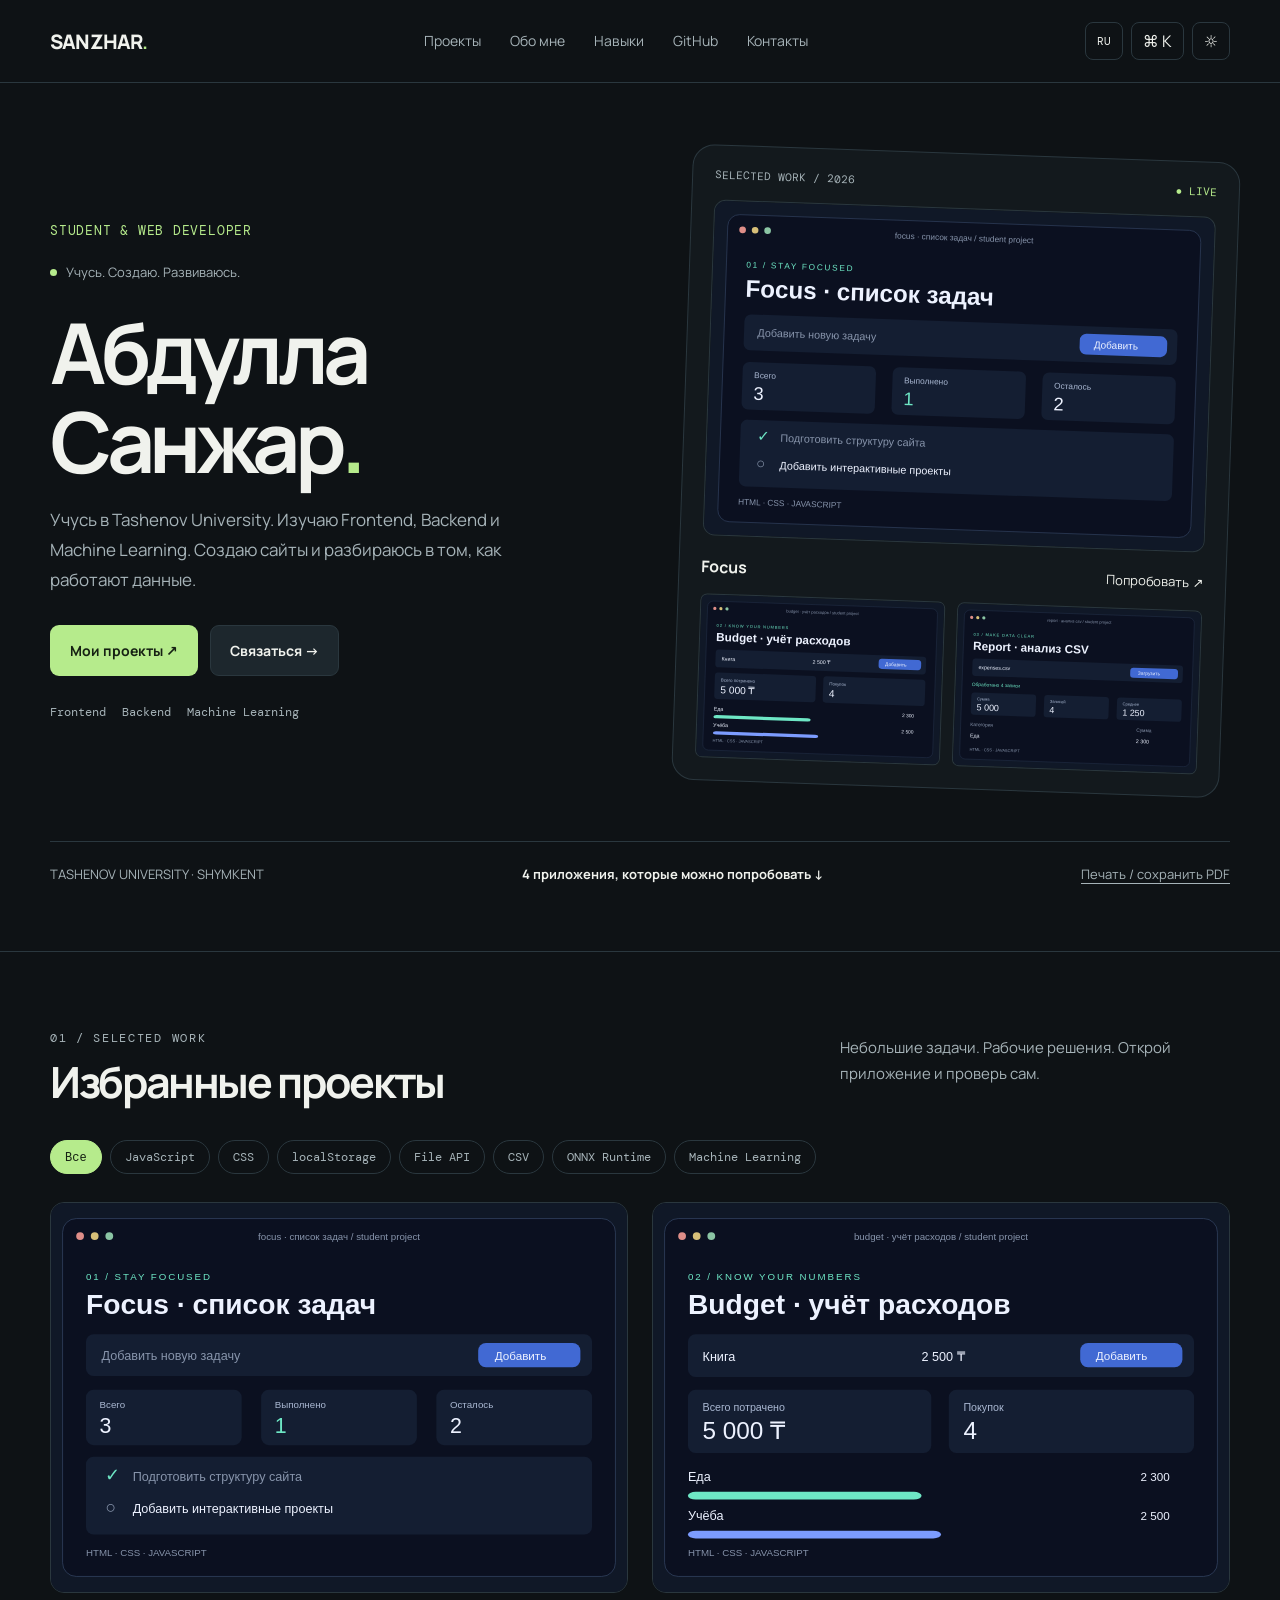
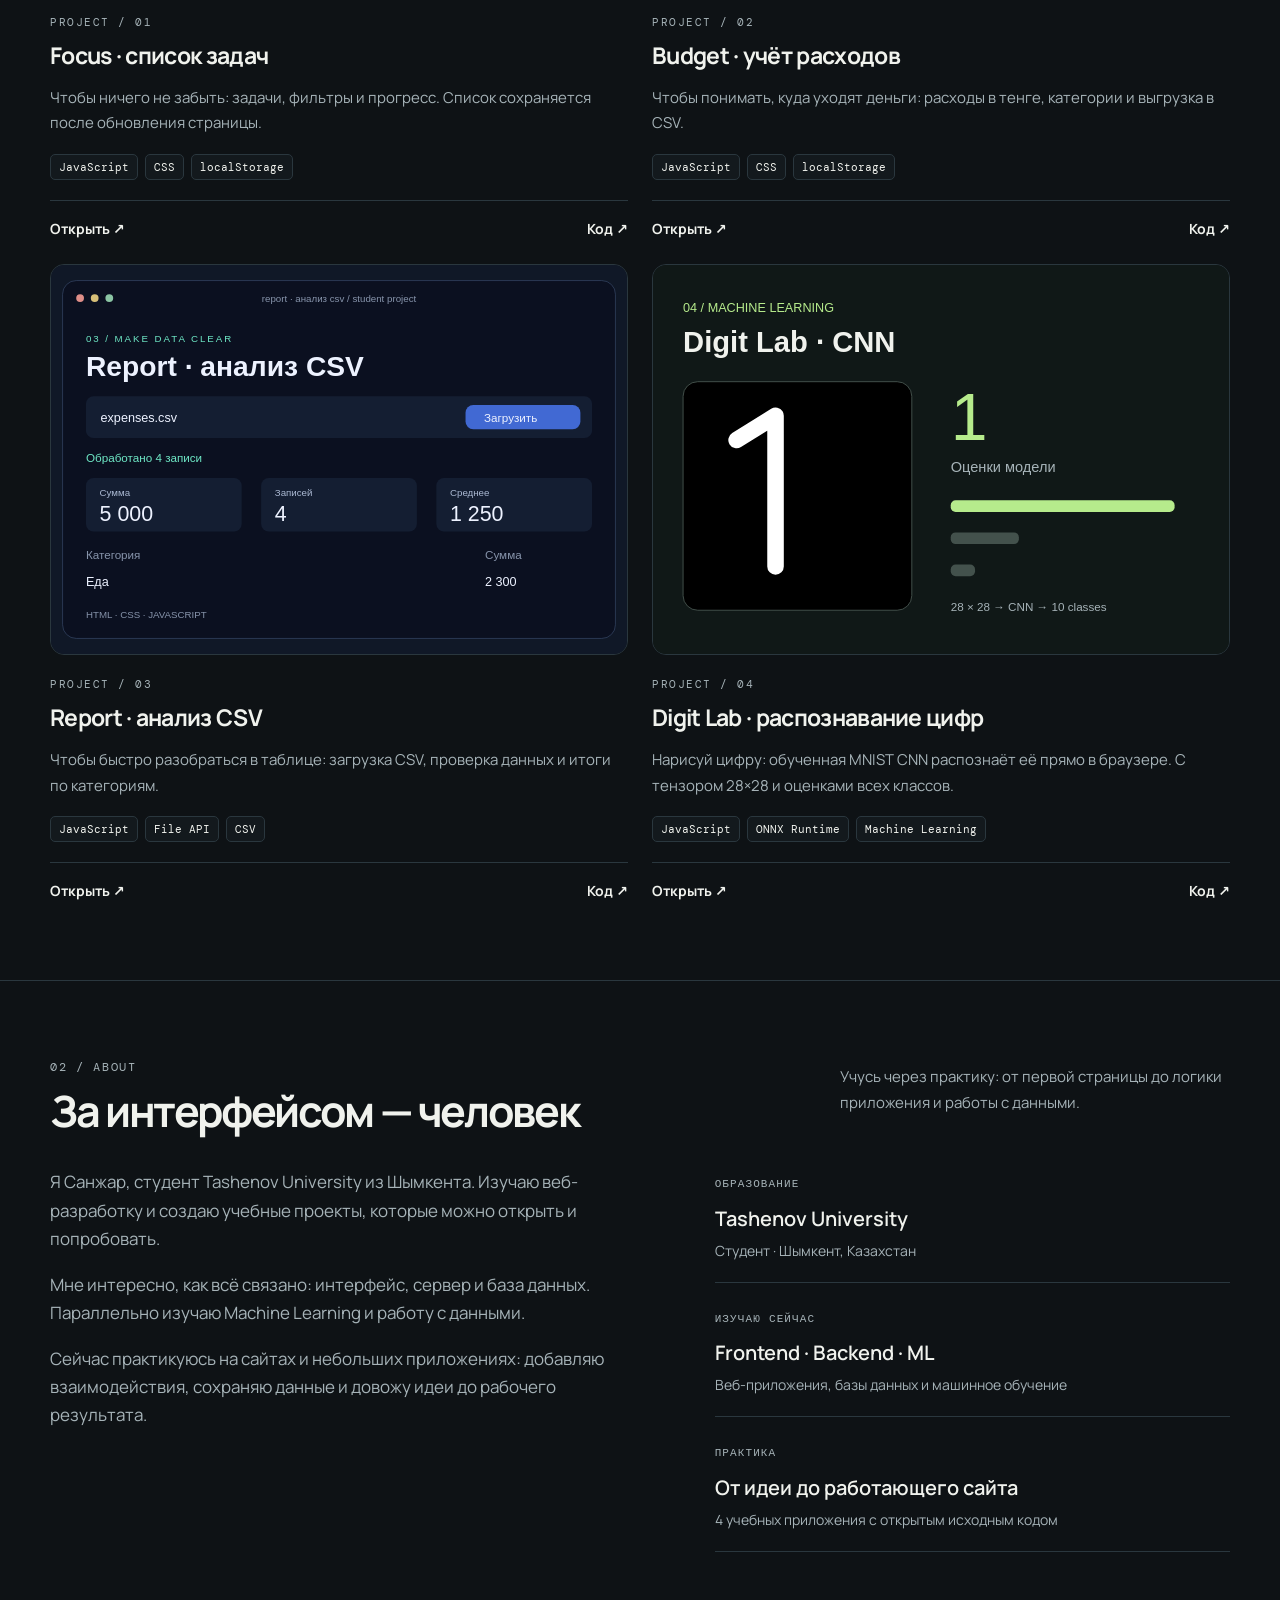
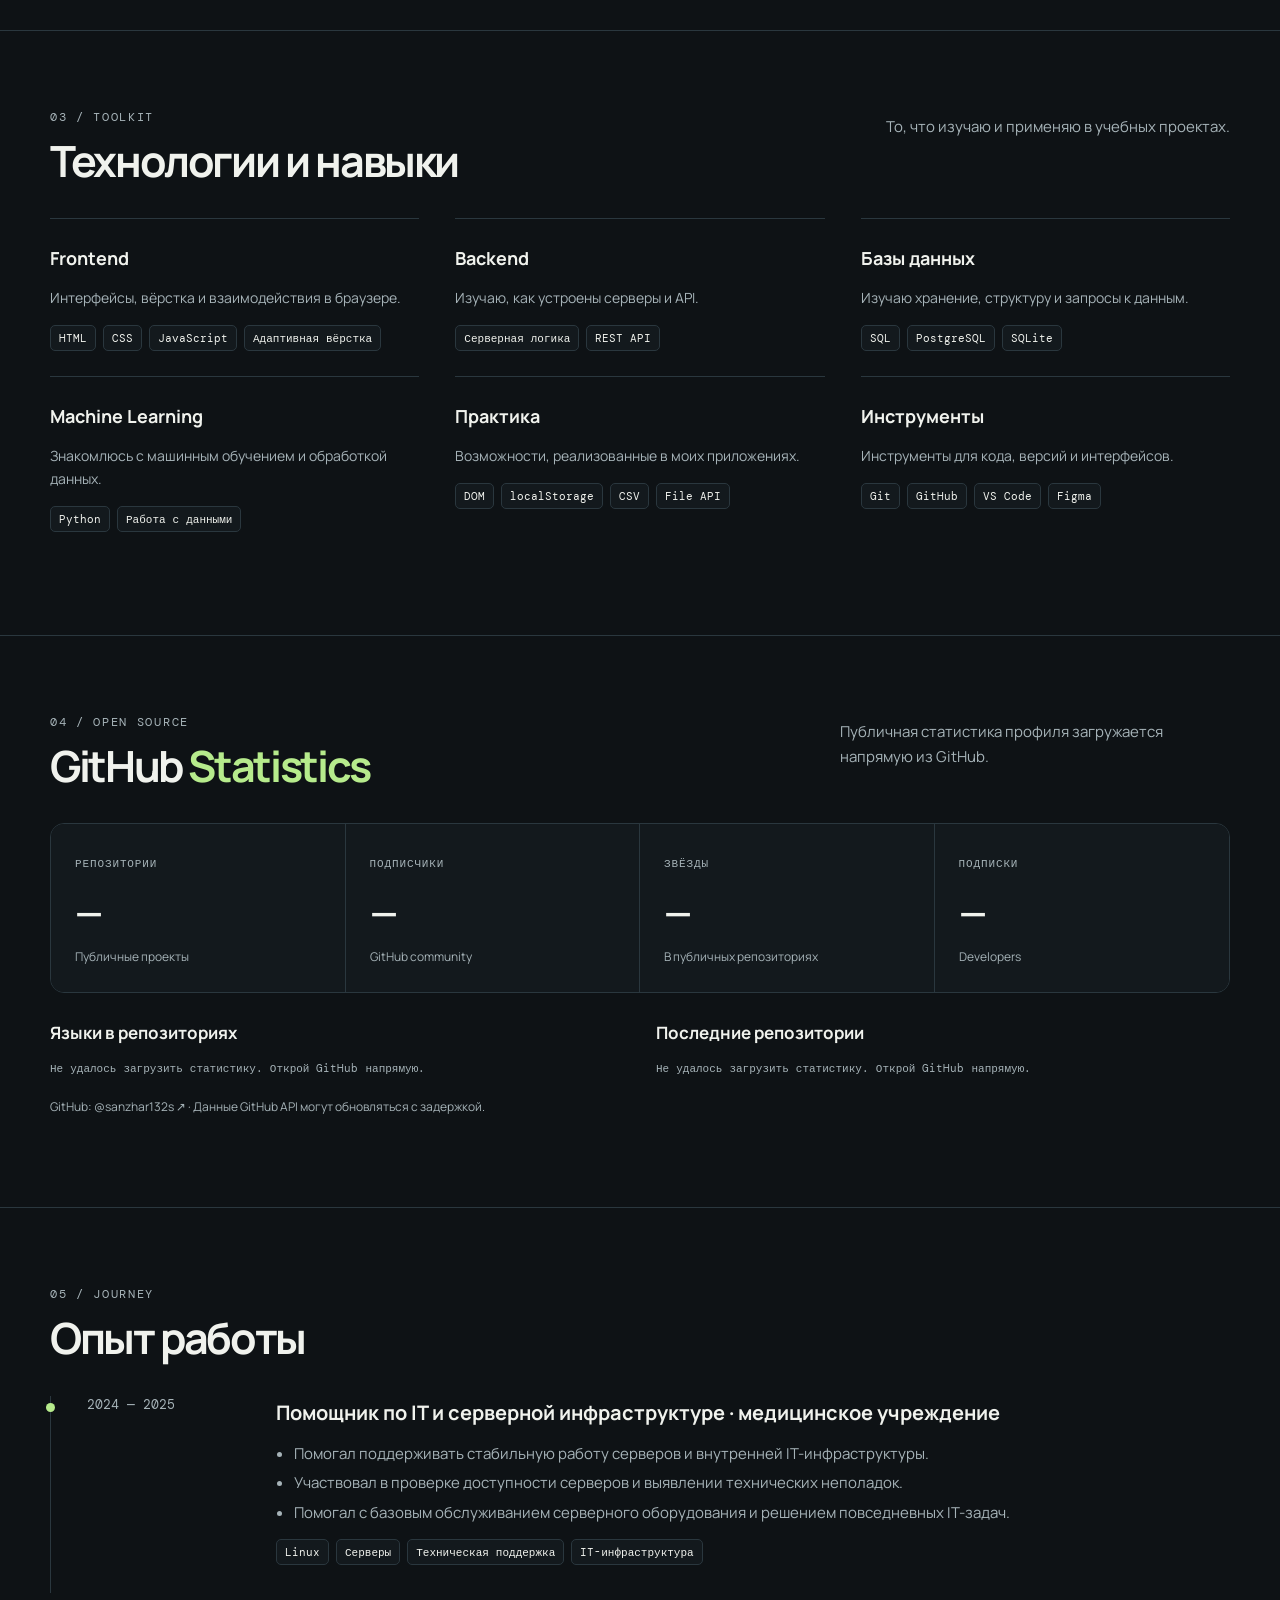
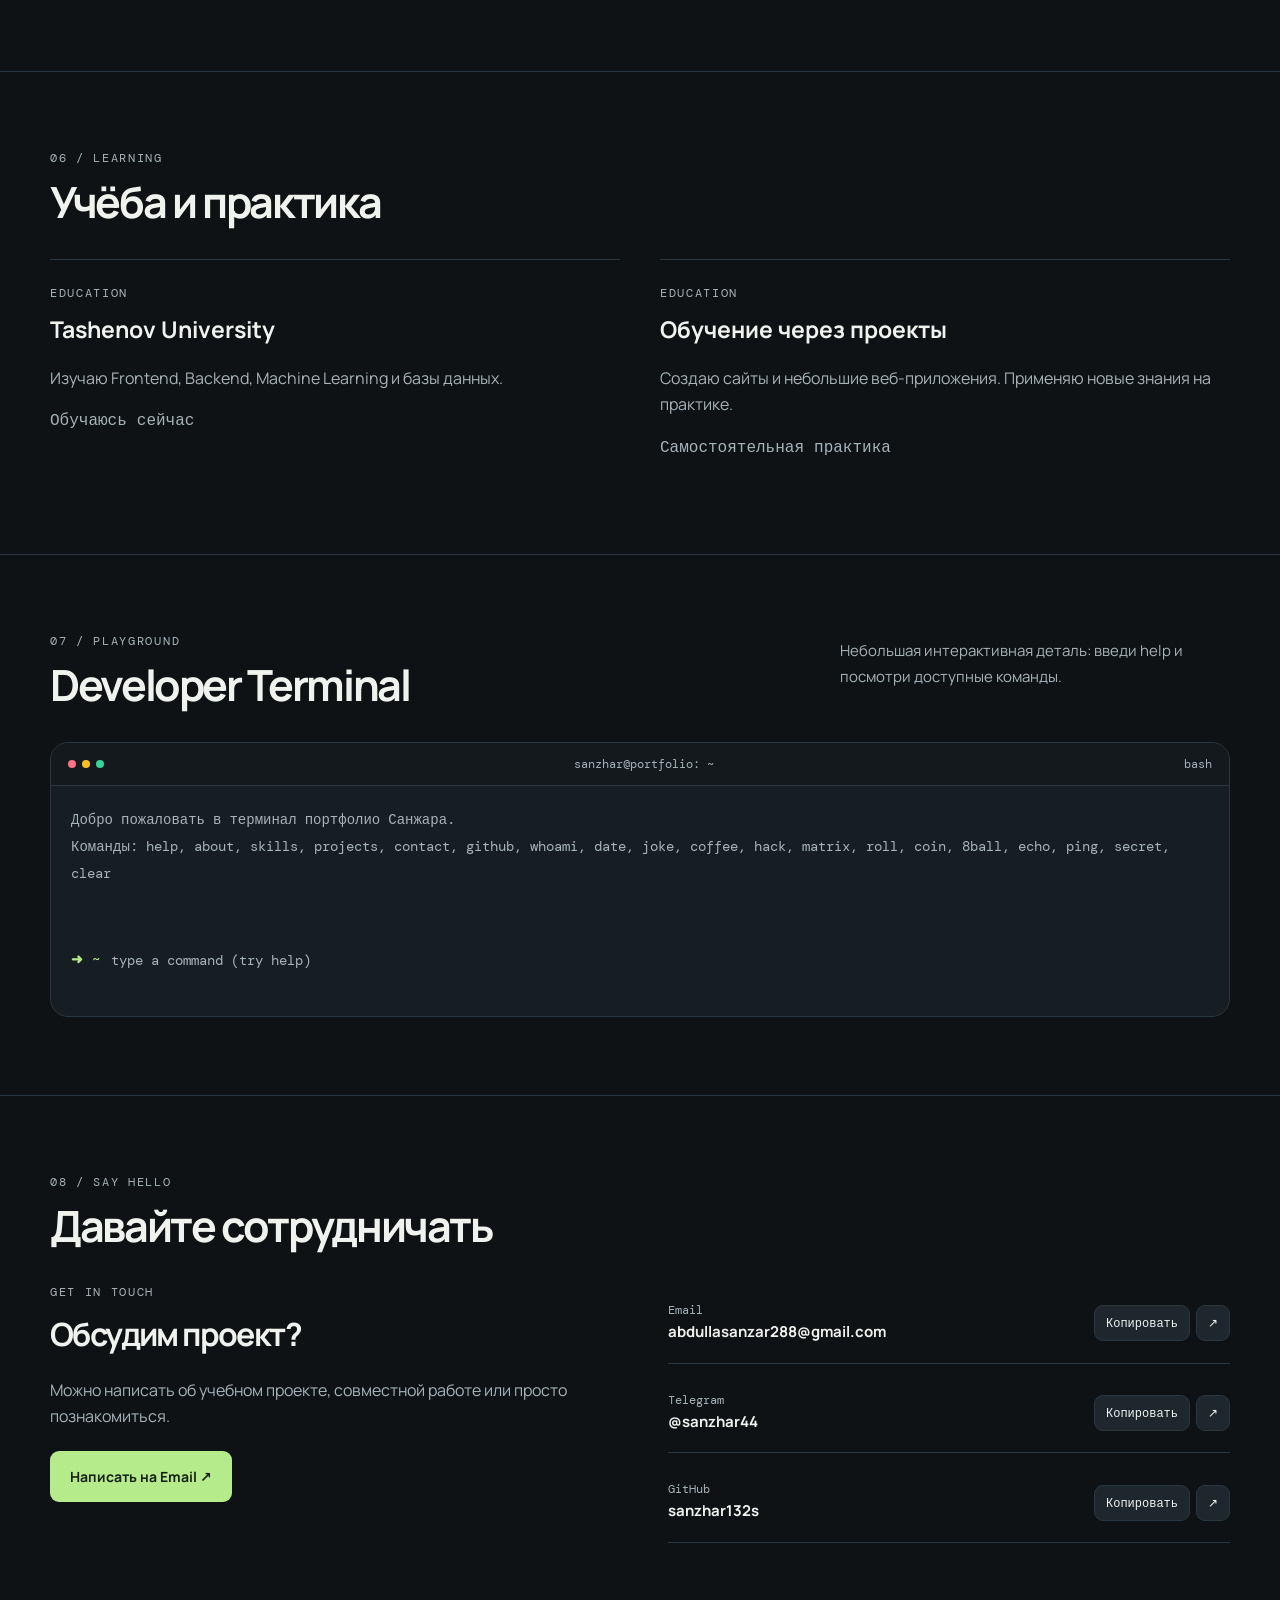
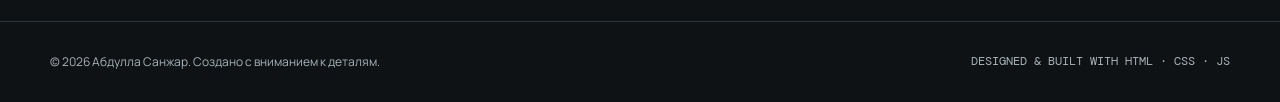
==== index.html @ 62d73392 "Update only two stylesheet version references and the initial theme-color" ====
<!DOCTYPE html>
<html lang="ru" data-theme="dark">
<head>
<meta charset="UTF-8">
<meta name="viewport" content="width=device-width, initial-scale=1">
<meta name="theme-color" content="#0e1215">
<meta name="description" content="Портфолио и резюме Абдуллы Санжара — Frontend Developer.">
<meta property="og:type" content="website">
<meta property="og:title" content="Абдулла Санжар — Developer Portfolio">
<meta property="og:description" content="Портфолио, навыки, проекты и контакты Абдуллы Санжара.">
<title>Абдулла Санжар — Developer Portfolio</title>
<style>
@import url('https://fonts.googleapis.com/css2?family=DM+Mono:wght@400;500&family=Manrope:wght@400;500;600;700;800&display=swap');
:root{color-scheme:dark;--bg:#080b14;--bg2:#0d1220;--panel:rgba(17,24,41,.78);--panel2:#121a2c;--text:#eef3ff;--muted:#98a5bd;--line:rgba(157,179,220,.14);--accent:#7c9cff;--accent2:#a78bfa;--cyan:#5eead4;--pink:#f0abfc;--good:#5eead4;--shadow:0 24px 80px rgba(0,0,0,.28);--radius:24px;--max:1160px;--mono:'DM Mono',monospace;--font:'Manrope',system-ui,sans-serif}
html[data-theme="light"]{color-scheme:light;--bg:#f3f6fc;--bg2:#eaf0fb;--panel:rgba(255,255,255,.82);--panel2:#fff;--text:#121a2b;--muted:#64718a;--line:rgba(35,55,95,.13);--accent:#4269e8;--accent2:#7957d5;--cyan:#087f78;--pink:#a33cae;--good:#087f78;--shadow:0 24px 70px rgba(48,67,110,.12)}
*{box-sizing:border-box}html{scroll-behavior:smooth;scroll-padding-top:100px}body{margin:0;background:var(--bg);color:var(--text);font:15px/1.7 var(--font);transition:background .3s,color .3s;overflow-x:hidden}body:before{content:"";position:fixed;inset:0;z-index:-2;pointer-events:none;background:radial-gradient(ellipse at 12% 8%,rgba(91,119,255,.17),transparent 35%),radial-gradient(ellipse at 88% 22%,rgba(167,139,250,.13),transparent 32%),radial-gradient(ellipse at 50% 90%,rgba(45,212,191,.08),transparent 38%)}a{color:inherit;text-decoration:none}button{font:inherit}.wrap{width:min(var(--max),calc(100% - 40px));margin:auto}.mono{font-family:var(--mono)}.muted{color:var(--muted)}.eyebrow{font:11px var(--mono);letter-spacing:.16em;text-transform:uppercase;color:var(--cyan)}.section{padding:76px 0}.section-head{display:flex;align-items:end;justify-content:space-between;gap:20px;margin-bottom:25px}.section-head h2{font-size:clamp(25px,4vw,38px);letter-spacing:-.055em;line-height:1.1;margin:7px 0 0}.section-head p{margin:0;color:var(--muted);max-width:420px;font-size:13px}.gradient{background:linear-gradient(110deg,var(--accent),var(--accent2) 55%,var(--cyan));-webkit-background-clip:text;background-clip:text;color:transparent}.panel{background:var(--panel);border:1px solid var(--line);border-radius:var(--radius);box-shadow:var(--shadow);backdrop-filter:blur(18px)}.top-progress{position:fixed;top:0;left:0;height:3px;width:0;background:linear-gradient(90deg,var(--accent),var(--accent2),var(--cyan));z-index:1000;box-shadow:0 0 16px var(--accent)}
/* header */
.header{position:sticky;top:0;z-index:100;background:color-mix(in srgb,var(--bg) 76%,transparent);backdrop-filter:blur(20px);border-bottom:1px solid var(--line)}.navrow{height:72px;display:flex;align-items:center;justify-content:space-between;gap:18px}.brand{font-weight:800;letter-spacing:-.05em;font-size:17px}.brand b{color:var(--cyan)}.navlinks{display:flex;align-items:center;gap:5px}.navlinks a{padding:9px 12px;color:var(--muted);font-size:12px;border-radius:10px;transition:.2s}.navlinks a:hover,.navlinks a.active{color:var(--text);background:var(--panel2)}.navtools{display:flex;align-items:center;gap:8px}.toolbtn,.langbtn{height:38px;border:1px solid var(--line);background:var(--panel);color:var(--text);border-radius:11px;padding:0 11px;cursor:pointer;transition:.2s}.toolbtn:hover,.langbtn:hover{border-color:var(--accent);transform:translateY(-2px)}.langbtn{font:11px var(--mono)}.mobile-menu{display:none}
/* hero */
.hero{padding:82px 0 42px;position:relative}.hero-grid{display:grid;grid-template-columns:1.45fr .75fr;gap:18px}.hero-main{padding:clamp(26px,5vw,54px);min-height:390px;position:relative;overflow:hidden;display:flex;flex-direction:column;justify-content:center}.hero-main:after{content:"</>";position:absolute;right:20px;bottom:-70px;font:250px var(--mono);font-weight:500;color:color-mix(in srgb,var(--accent) 8%,transparent);pointer-events:none}.availability{display:inline-flex;align-items:center;gap:9px;border:1px solid var(--line);border-radius:99px;padding:7px 12px;width:max-content;font:11px var(--mono);color:var(--muted);background:var(--panel2)}.pulse{width:7px;height:7px;border-radius:50%;background:var(--good);box-shadow:0 0 0 5px color-mix(in srgb,var(--good) 15%,transparent);animation:pulse 2s infinite}@keyframes pulse{50%{box-shadow:0 0 0 9px transparent;opacity:.65}}.hero h1{font-size:clamp(42px,7vw,76px);line-height:.99;letter-spacing:-.075em;margin:25px 0 13px;max-width:760px}.hero-role{font-size:clamp(17px,2.4vw,23px);font-weight:700;margin:0 0 14px}.type-line{color:var(--cyan);font-family:var(--mono);font-size:13px;min-height:24px}.cursor{display:inline-block;width:8px;height:16px;background:var(--cyan);vertical-align:middle;margin-left:4px;animation:blink .8s steps(2) infinite}@keyframes blink{50%{opacity:0}}.hero-desc{max-width:590px;color:var(--muted);font-size:14px;margin:14px 0 0}.hero-actions{display:flex;gap:10px;flex-wrap:wrap;margin-top:27px}.btn{display:inline-flex;align-items:center;justify-content:center;gap:9px;padding:11px 16px;border-radius:12px;border:1px solid var(--line);background:var(--panel2);color:var(--text);font-size:12px;font-weight:700;cursor:pointer;transition:.22s}.btn:hover{transform:translateY(-3px);border-color:var(--accent);box-shadow:0 10px 30px rgba(70,100,220,.18)}.btn.primary{background:linear-gradient(110deg,var(--accent),var(--accent2));border-color:transparent;color:white}.hero-side{display:grid;grid-template-rows:1fr 1fr;gap:18px}.profile-card{padding:24px;display:flex;flex-direction:column;justify-content:space-between;min-height:185px;position:relative;overflow:hidden}.profile-card:after{content:"";position:absolute;width:170px;height:170px;border-radius:50%;right:-60px;top:-65px;background:radial-gradient(circle,rgba(124,156,255,.23),transparent 70%)}.avatar{width:58px;height:58px;border-radius:18px;display:grid;place-items:center;background:linear-gradient(140deg,var(--accent),var(--accent2));font-size:23px;font-weight:800;color:white;box-shadow:0 12px 30px rgba(90,110,230,.3)}.profile-name{font-size:17px;font-weight:800;margin-top:15px}.profile-meta{font:11px var(--mono);color:var(--muted)}.mini-stat{padding:22px;display:flex;flex-direction:column;justify-content:space-between}.mini-stat strong{font-size:34px;letter-spacing:-.06em}.mini-stat span{color:var(--muted);font-size:12px}.hero-foot{display:flex;gap:8px;flex-wrap:wrap;margin-top:18px}.chip{font:10px var(--mono);padding:7px 10px;border:1px solid var(--line);border-radius:99px;color:var(--muted);background:var(--panel)}
/* bento */
.bento{display:grid;grid-template-columns:1.1fr .9fr .9fr;gap:16px}.about-card{padding:27px;grid-row:span 2}.about-card p{color:var(--muted);font-size:13px}.fact-list{display:grid;gap:10px;margin-top:23px}.fact{display:flex;justify-content:space-between;gap:15px;border-bottom:1px solid var(--line);padding-bottom:9px;font-size:12px}.fact span:first-child{color:var(--muted)}.fact strong{text-align:right}.metric-card{padding:23px;min-height:140px;display:flex;flex-direction:column;justify-content:space-between}.metric-card .metric{font-size:34px;font-weight:800;letter-spacing:-.07em}.metric-card p{font-size:11px;color:var(--muted);margin:0}.metric-icon{font-size:18px;color:var(--cyan)}.skills-grid{display:grid;grid-template-columns:repeat(3,1fr);gap:16px}.skill-card{padding:22px}.skill-card h3{font-size:14px;margin:0 0 15px}.skill-tags{display:flex;gap:7px;flex-wrap:wrap}.tag{padding:6px 10px;border-radius:9px;background:color-mix(in srgb,var(--accent) 10%,var(--panel2));border:1px solid color-mix(in srgb,var(--accent) 18%,var(--line));font:10px var(--mono);color:var(--text)}.skill-level{margin-top:14px}.level-head{display:flex;justify-content:space-between;font-size:11px;margin-bottom:6px}.level-head span:last-child{color:var(--muted);font-family:var(--mono)}.track{height:5px;border-radius:9px;background:var(--line);overflow:hidden}.track i{display:block;height:100%;width:var(--w);background:linear-gradient(90deg,var(--accent),var(--cyan));border-radius:9px}
/* github */
.github-grid{display:grid;grid-template-columns:repeat(4,1fr);gap:14px}.gh-card{padding:21px;min-height:125px}.gh-card small{color:var(--muted);font:10px var(--mono);text-transform:uppercase;letter-spacing:.08em}.gh-card strong{display:block;font-size:32px;letter-spacing:-.06em;margin-top:8px}.gh-card em{font-style:normal;color:var(--cyan);font-size:11px}.github-bottom{display:grid;grid-template-columns:1fr 1fr;gap:14px;margin-top:14px}.gh-panel{padding:22px}.gh-panel h3{font-size:13px;margin:0 0 14px}.language-row{display:flex;justify-content:space-between;gap:10px;font-size:11px;margin:9px 0}.language-row span:last-child{font-family:var(--mono);color:var(--muted)}.langbar{display:flex;height:8px;overflow:hidden;border-radius:99px;background:var(--line);margin-top:12px}.langbar i{display:block;height:100%}.repo-list{display:grid;gap:9px}.repo-item{display:flex;justify-content:space-between;gap:12px;font-size:11px;padding-bottom:9px;border-bottom:1px solid var(--line)}.repo-item:last-child{border:0;padding:0}.repo-item a{font-weight:700}.repo-item span{color:var(--muted);white-space:nowrap}.api-note{font-size:10px;color:var(--muted);margin-top:12px}.loading{color:var(--muted);font:11px var(--mono)}
/* projects */
.filters{display:flex;gap:7px;flex-wrap:wrap;margin-bottom:18px}.filter{border:1px solid var(--line);background:var(--panel);color:var(--muted);padding:8px 13px;border-radius:99px;font:10px var(--mono);cursor:pointer}.filter.active,.filter:hover{background:var(--accent);color:white;border-color:var(--accent)}.project-grid{display:grid;grid-template-columns:repeat(3,1fr);gap:15px}.project-card{padding:22px;min-height:230px;display:flex;flex-direction:column;transition:.25s}.project-card:hover{transform:translateY(-5px);border-color:color-mix(in srgb,var(--accent) 55%,var(--line))}.project-top{display:flex;justify-content:space-between;align-items:center}.project-symbol{width:39px;height:39px;border-radius:12px;display:grid;place-items:center;background:linear-gradient(140deg,color-mix(in srgb,var(--accent) 22%,transparent),color-mix(in srgb,var(--accent2) 18%,transparent));font:16px var(--mono);color:var(--cyan)}.project-card h3{font-size:16px;margin:18px 0 7px}.project-card p{font-size:12px;color:var(--muted);margin:0 0 15px}.project-card .skill-tags{margin-top:auto}.project-links{display:flex;gap:15px;margin-top:17px;font-size:11px;font-weight:700}.project-links a{color:var(--cyan)}.project-links a:hover{text-decoration:underline}.empty{padding:30px;text-align:center;color:var(--muted);grid-column:1/-1}
/* timeline / education / terminal */
.timeline{display:grid;gap:13px}.timeline-card{padding:23px;display:grid;grid-template-columns:190px 1fr;gap:25px}.timeline-date{font:11px var(--mono);color:var(--cyan)}.timeline-card h3{font-size:15px;margin:0 0 4px}.timeline-card ul{padding-left:18px;color:var(--muted);font-size:12px;margin:13px 0}.timeline-card li{margin:5px 0}.edu-grid{display:grid;grid-template-columns:repeat(2,1fr);gap:14px}.edu-card{padding:22px}.edu-card h3{font-size:14px;margin:0 0 8px}.edu-card p{font-size:12px;color:var(--muted)}.terminal{overflow:hidden}.terminal-head{padding:13px 17px;border-bottom:1px solid var(--line);display:flex;align-items:center;justify-content:space-between}.dots{display:flex;gap:6px}.dots i{width:8px;height:8px;border-radius:50%;background:#fb7185}.dots i:nth-child(2){background:#fbbf24}.dots i:nth-child(3){background:#34d399}.terminal-title{font:10px var(--mono);color:var(--muted)}.terminal-body{padding:20px;min-height:230px;font:12px/1.9 var(--mono);color:var(--muted)}.terminal-output{white-space:pre-wrap;min-height:140px}.terminal-line{display:flex;gap:9px;align-items:center}.terminal-line b{color:var(--cyan)}.terminal-line input{background:transparent;border:0;outline:0;color:var(--text);font:12px var(--mono);width:100%}.terminal-line input::placeholder{color:var(--muted)}.command{color:var(--cyan)}
/* contact/footer */
.contact-grid{display:grid;grid-template-columns:1fr 1fr;gap:15px}.contact-intro{padding:28px}.contact-intro h3{font-size:24px;letter-spacing:-.05em;margin:8px 0}.contact-intro p{font-size:12px;color:var(--muted)}.contact-list{display:grid;gap:10px}.contact-item{padding:16px 18px;display:flex;align-items:center;justify-content:space-between;gap:12px}.contact-item small{display:block;color:var(--muted);font:10px var(--mono)}.contact-item strong{font-size:12px;overflow-wrap:anywhere}.copy-btn{border:1px solid var(--line);background:var(--panel2);color:var(--text);border-radius:9px;padding:8px 10px;cursor:pointer;font:10px var(--mono);flex:none}.copy-btn:hover{border-color:var(--cyan);color:var(--cyan)}footer{padding:25px 0;border-top:1px solid var(--line);color:var(--muted);font-size:10px}.footer-row{display:flex;justify-content:space-between;gap:15px;flex-wrap:wrap}
/* command palette */
.palette-backdrop{position:fixed;inset:0;background:rgba(0,0,0,.58);backdrop-filter:blur(8px);z-index:500;display:none;align-items:flex-start;justify-content:center;padding:15vh 18px 20px}.palette-backdrop.open{display:flex}.palette{width:min(560px,100%);overflow:hidden;background:var(--panel2);border:1px solid var(--line);border-radius:18px;box-shadow:0 30px 100px rgba(0,0,0,.4)}.palette-search{width:100%;padding:19px 20px;border:0;border-bottom:1px solid var(--line);outline:0;background:transparent;color:var(--text);font:13px var(--font)}.palette-items{padding:9px;max-height:330px;overflow:auto}.palette-item{width:100%;display:flex;justify-content:space-between;padding:12px;border:0;border-radius:10px;background:transparent;color:var(--text);text-align:left;cursor:pointer;font-size:12px}.palette-item:hover{background:var(--panel)}.palette-item span:last-child{color:var(--muted);font:10px var(--mono)}.palette-help{padding:10px 15px;border-top:1px solid var(--line);font:10px var(--mono);color:var(--muted)}.toast{position:fixed;bottom:22px;left:50%;transform:translate(-50%,20px);opacity:0;pointer-events:none;background:var(--panel2);border:1px solid var(--line);padding:11px 16px;border-radius:12px;box-shadow:var(--shadow);font-size:11px;z-index:700;transition:.25s}.toast.show{opacity:1;transform:translate(-50%,0)}.backtop{position:fixed;right:22px;bottom:22px;width:42px;height:42px;border:1px solid var(--line);border-radius:13px;background:var(--panel);color:var(--text);cursor:pointer;opacity:0;pointer-events:none;transform:translateY(10px);transition:.2s;z-index:90}.backtop.show{opacity:1;pointer-events:auto;transform:none}
.reveal{opacity:0;transform:translateY(18px);transition:opacity .65s ease,transform .65s ease}.reveal.visible{opacity:1;transform:none}
@media(max-width:900px){.navlinks{display:none}.mobile-menu{display:inline-flex}.hero-grid{grid-template-columns:1fr}.hero-side{grid-template-columns:1fr 1fr;grid-template-rows:1fr}.bento{grid-template-columns:1fr 1fr}.about-card{grid-row:span 2}.skills-grid{grid-template-columns:repeat(2,1fr)}.project-grid{grid-template-columns:repeat(2,1fr)}}
@media(max-width:620px){.wrap{width:min(100% - 28px,var(--max))}.navrow{height:64px}.hero{padding-top:42px}.hero-main{min-height:380px;padding:25px}.hero h1{font-size:49px}.hero-side{gap:10px}.profile-card,.mini-stat{padding:17px;min-height:150px}.section{padding:54px 0}.section-head{display:block}.section-head p{margin-top:10px}.bento,.skills-grid,.github-grid,.github-bottom,.project-grid,.edu-grid,.contact-grid{grid-template-columns:1fr 1fr}.about-card{grid-column:1/-1;grid-row:auto}.metric-card{min-height:125px}.timeline-card{grid-template-columns:1fr;gap:8px}.contact-intro{grid-column:1/-1}.contact-list{grid-column:1/-1}.github-grid .gh-card{min-height:110px}.github-grid .gh-card strong{font-size:27px}}
@media(max-width:420px){.bento,.skills-grid,.github-grid,.github-bottom,.project-grid,.edu-grid{grid-template-columns:1fr}.hero-side{grid-template-columns:1fr 1fr}.hero h1{font-size:42px}.navtools{gap:5px}.toolbtn,.langbtn{height:35px;padding:0 9px}.contact-item{padding:13px}.section-head h2{font-size:27px}}
@media(prefers-reduced-motion:reduce){*,*:before,*:after{scroll-behavior:auto!important;animation:none!important;transition:none!important}.reveal{opacity:1;transform:none}}
@media print{ @page{size:A4;margin:12mm}html,body{background:#fff!important;color:#111!important;font-size:9pt}body:before,.header,.top-progress,.hero-actions,.hero-foot,.backtop,.terminal,.palette-backdrop,.toast,.filters,.copy-btn{display:none!important}.wrap{width:100%;max-width:none}.section{padding:18px 0;break-inside:avoid}.hero{padding:0 0 15px}.hero-grid{display:block}.hero-main,.profile-card,.mini-stat,.panel{background:#fff!important;color:#111!important;box-shadow:none!important;border:1px solid #ccc!important;backdrop-filter:none!important}.hero-main{min-height:0;padding:15px}.hero h1{font-size:28pt;margin:10px 0}.hero-desc,.muted,.about-card p,.project-card p,.timeline-card ul,.edu-card p,.contact-intro p{color:#333!important}.hero-side{display:none}.bento,.skills-grid,.github-grid,.github-bottom,.project-grid,.edu-grid,.contact-grid{grid-template-columns:repeat(2,1fr)}.about-card{grid-row:auto}.metric-card{min-height:80px}.metric-card .metric,.gh-card strong{font-size:18pt}.project-card,.timeline-card,.edu-card,.skill-card,.gh-card,.contact-item{break-inside:avoid;padding:10px}.section-head{margin-bottom:12px}.section-head h2{font-size:17pt}.reveal{opacity:1!important;transform:none!important}a{color:#111!important;text-decoration:none}.tag,.chip{border:1px solid #ccc;color:#111!important;background:#fff!important}footer{padding:10px 0;color:#333!important}}
</style>
<link rel="stylesheet" href="portfolio.css?v=5">
<style>@media(min-width:701px){.project-grid{grid-template-columns:repeat(2,1fr)}}</style><link rel="stylesheet" href="motion.css?v=2"></head>
<body>
<div class="top-progress" id="progress"></div>
<header class="header"><div class="wrap navrow">
  <a class="brand" href="#top">SANZHAR<b>.</b></a>
  <nav class="navlinks" id="navlinks"><a href="#projects" data-i18n="navProjects">Проекты</a><a href="#about" data-i18n="navAbout">Обо мне</a><a href="#skills" data-i18n="navSkills">Навыки</a><a href="#github">GitHub</a><a href="#contacts" data-i18n="navContacts">Контакты</a></nav>
  <div class="navtools"><button class="langbtn" id="langBtn" title="Change language">RU</button><button class="toolbtn" id="paletteBtn" title="Command palette (Ctrl+K)">⌘ K</button><button class="toolbtn" id="themeBtn" aria-label="Toggle theme">☼</button><button class="toolbtn mobile-menu" id="menuBtn" aria-label="Open navigation">☰</button></div>
</div></header>
<main id="top">
<section class="hero"><div class="wrap"><div class="hero-grid"><div class="hero-main"><p class="hero-role">STUDENT & WEB DEVELOPER</p><div class="availability"><i class="pulse"></i><span data-i18n="status">Учусь. Создаю. Развиваюсь.</span></div><h1>Абдулла<br><span>Санжар<span style="color:var(--accent)">.</span></span></h1><p class="hero-desc" data-i18n="summary">Учусь в Tashenov University. Изучаю Frontend, Backend и Machine Learning. Создаю сайты и разбираюсь в том, как работают данные.</p><div class="hero-actions"><a class="btn primary" href="#projects" data-i18n="viewProjects">Мои проекты ↗</a><a class="btn" href="#contacts" data-i18n="contactMe">Связаться →</a></div><div class="hero-foot"><span class="chip">Frontend</span><span class="chip">Backend</span><span class="chip">Machine Learning</span></div></div><aside class="hero-showcase" aria-label="Превью учебных приложений"><div class="showcase-top"><span>SELECTED WORK / 2026</span><span>● LIVE</span></div><a href="projects/tasks/index.html" aria-label="Открыть Focus"><img class="hero-preview" src="projects/previews/tasks.svg" alt="Превью Focus: список задач и прогресс" width="600" height="400"></a><div class="showcase-bottom"><strong>Focus</strong><a href="projects/tasks/index.html" data-i18n="tryProject">Попробовать ↗</a></div><div class="showcase-mini"><a href="projects/budget/index.html" aria-label="Открыть Budget"><img src="projects/previews/budget.svg" alt="Превью учёта расходов Budget" width="600" height="400"></a><a href="projects/report/index.html" aria-label="Открыть Report"><img src="projects/previews/report.svg" alt="Превью анализа CSV в Report" width="600" height="400"></a></div></aside></div><div class="hero-note"><span>TASHENOV UNIVERSITY · SHYMKENT</span><a href="#projects" data-i18n="heroNote">4 приложения, которые можно попробовать ↓</a><button class="print-link" onclick="window.print()" data-i18n="downloadPdf">Печать / сохранить PDF</button></div></div></section>
<section class="section" id="projects"><div class="wrap"><div class="section-head"><div><div class="eyebrow">01 / SELECTED WORK</div><h2 data-i18n="projectsTitle">Избранные проекты</h2></div><p data-i18n="projectsLead">Три учебных приложения: задачи, расходы и анализ CSV. Открой демо и попробуй.</p></div><div class="filters" id="projectFilters"></div><div class="project-grid" id="projectGrid"></div></div></section>
<section class="section" id="about"><div class="wrap"><div class="section-head"><div><div class="eyebrow">02 / ABOUT</div><h2 data-i18n="aboutTitle">За интерфейсом — человек</h2></div><p data-i18n="aboutLead">Учусь через практику: от первой страницы до логики приложения и работы с данными.</p></div><div class="about-layout"><div class="about-copy"><p data-i18n="about1">Я Санжар, студент Tashenov University из Шымкента. Изучаю веб-разработку и создаю учебные проекты, которые можно открыть и попробовать.</p><p data-i18n="about2">Мне интересно, как всё связано: интерфейс, сервер и база данных. Параллельно изучаю Machine Learning и работу с данными.</p><p data-i18n="about3">Сейчас практикуюсь на сайтах и небольших приложениях: добавляю взаимодействия, сохраняю данные и довожу идеи до рабочего результата.</p></div><div class="about-details"><div class="detail"><small data-i18n="educationLabel">Образование</small><strong>Tashenov University</strong><p data-i18n="studentLabel">Студент · Шымкент, Казахстан</p></div><div class="detail"><small data-i18n="learningLabel">Изучаю сейчас</small><strong>Frontend · Backend · ML</strong><p data-i18n="learningDetail">Веб-приложения, базы данных и машинное обучение</p></div><div class="detail"><small data-i18n="practiceLabel">Практика</small><strong data-i18n="practiceTitle">От идеи до работающего сайта</strong><p data-i18n="practiceDetail">4 учебных приложения с открытым исходным кодом</p></div></div></div></div></section>
<section class="section" id="skills"><div class="wrap"><div class="section-head"><div><div class="eyebrow">03 / TOOLKIT</div><h2 data-i18n="skillsTitle">Технологии и навыки</h2></div><p data-i18n="skillsLead">Инструменты, с которыми работаю и развиваюсь.</p></div><div class="skills-grid" id="skillsGrid"></div></div></section>
<section class="section" id="github"><div class="wrap"><div class="section-head"><div><div class="eyebrow">04 / OPEN SOURCE</div><h2>GitHub <span class="gradient">Statistics</span></h2></div><p data-i18n="githubLead">Публичная статистика профиля загружается напрямую из GitHub.</p></div>
<div class="github-grid"><div class="gh-card panel"><small data-i18n="repositories">Repositories</small><strong id="ghRepos">—</strong><em data-i18n="publicRepos">Public repositories</em></div><div class="gh-card panel"><small data-i18n="followers">Followers</small><strong id="ghFollowers">—</strong><em>GitHub community</em></div><div class="gh-card panel"><small data-i18n="stars">Total stars</small><strong id="ghStars">—</strong><em data-i18n="acrossRepos">Across public repos</em></div><div class="gh-card panel"><small data-i18n="following">Following</small><strong id="ghFollowing">—</strong><em>Developers</em></div></div>
<div class="github-bottom"><div class="gh-panel panel"><h3 data-i18n="languagesTitle">Языки в репозиториях</h3><div id="ghLanguages" class="loading">Loading GitHub data…</div></div><div class="gh-panel panel"><h3 data-i18n="latestRepos">Последние репозитории</h3><div id="ghRepoList" class="repo-list loading">Loading…</div></div></div><p class="api-note">GitHub: <a href="https://github.com/sanzhar132s" target="_blank" rel="noopener">@sanzhar132s ↗</a> · <span data-i18n="githubNote">Данные GitHub API могут обновляться с задержкой.</span></p>
</div></section>

<section class="section" id="experience"><div class="wrap"><div class="section-head"><div><div class="eyebrow">05 / JOURNEY</div><h2 data-i18n="experienceTitle">Опыт работы</h2></div></div><div class="timeline" id="experienceList"></div></div></section>
<section class="section" id="education"><div class="wrap"><div class="section-head"><div><div class="eyebrow">06 / LEARNING</div><h2 data-i18n="educationTitle">Образование и сертификаты</h2></div></div><div class="edu-grid" id="educationList"></div></div></section>
<section class="section" id="terminal"><div class="wrap"><div class="section-head"><div><div class="eyebrow">07 / PLAYGROUND</div><h2 data-i18n="terminalTitle">Developer <span class="gradient">Terminal</span></h2></div><p data-i18n="terminalLead">Попробуй команды, чтобы быстро изучить это портфолио.</p></div><div class="terminal panel"><div class="terminal-head"><div class="dots"><i></i><i></i><i></i></div><div class="terminal-title">sanzhar@portfolio: ~</div><span class="terminal-title">bash</span></div><div class="terminal-body"><div class="terminal-output" id="terminalOutput">Welcome to Sanzhar's portfolio terminal.
Type <span class="command">help</span> to see available commands.</div><form class="terminal-line" id="terminalForm"><b>➜</b><span class="command">~</span><input aria-label="Команда терминала" id="terminalInput" autocomplete="off" spellcheck="false" placeholder="type a command (try help)"></form></div></div></div></section>
<section class="section" id="contacts"><div class="wrap"><div class="section-head"><div><div class="eyebrow">08 / SAY HELLO</div><h2 data-i18n="contactTitle">Давайте <span class="gradient">сотрудничать</span></h2></div></div><div class="contact-grid"><div class="contact-intro panel"><div class="eyebrow">GET IN TOUCH</div><h3 data-i18n="contactHeadline">Есть идея или предложение?</h3><p data-i18n="contactText">Напиши мне удобным способом. Буду рад обсудить интересные проекты и возможности.</p><div style="margin-top:22px"><a class="btn primary" href="mailto:abdullasanzar288@gmail.com" data-i18n="sendEmail">Написать на Email ↗</a></div></div><div class="contact-list" id="contactList"></div></div></div></section>
</main>
<footer><div class="wrap footer-row"><span>© <span id="year"></span> Абдулла Санжар. <span data-i18n="rights">Создано с вниманием к деталям.</span></span><span class="mono">DESIGNED & BUILT WITH HTML · CSS · JS</span></div></footer>
<button class="backtop" id="backtop" aria-label="Back to top">↑</button>
<div class="palette-backdrop" id="paletteBackdrop"><div class="palette"><input class="palette-search" id="paletteSearch" placeholder="Search commands…  (Esc to close)" autocomplete="off"><div class="palette-items" id="paletteItems"></div><div class="palette-help">TAB SELECT　↵ OPEN　ESC CLOSE</div></div></div><div class="toast" id="toast"></div>
<script>
/* Данные резюме. Существующие данные и контакты сохранены из исходного файла. */
const resume={
 name:'Абдулла Санжар',role:'Frontend Developer',level:'Student',github:'sanzhar132s',
 summary:'Создаю быстрые и аккуратные интерфейсы. Использую Python, Go и Bash, чтобы автоматизировать рутину и связывать фронтенд с сервисами.',
 about:['Frontend-разработчик уровня Middle из Шымкента. Делаю адаптивные интерфейсы, которые удобно использовать и легко поддерживать.','Помимо фронтенда пишу скрипты и небольшие сервисы на Python и Go, автоматизирую задачи на Bash.','Люблю понятный код, чёткие договорённости в команде и измеримый результат.'],
 facts:[['Город','Шымкент, Казахстан'],['Формат работы','Удалённо'],['Английский','B2'],['Русский','Родной']],
 skills:[{group:'Frontend',items:['HTML','CSS','JavaScript','Адаптивная вёрстка']},{group:'Backend',items:['Серверная логика','REST API']},{group:'Базы данных',items:['SQL','PostgreSQL','SQLite']},{group:'Machine Learning',items:['Python','Работа с данными']},{group:'Практика',items:['DOM','localStorage','CSV','File API']},{group:'Инструменты',items:['Git','GitHub','VS Code','Figma']}],
 experience:[{company:'',position:'Помощник по IT и серверной инфраструктуре · медицинское учреждение',period:'2024 — 2025',achievements:['Помогал поддерживать стабильную работу серверов и внутренней IT-инфраструктуры.','Участвовал в проверке доступности серверов и выявлении технических неполадок.','Помогал с базовым обслуживанием серверного оборудования и решением повседневных IT-задач.'],stack:['Linux','Серверы','Техническая поддержка','IT-инфраструктура']}],
 projects:[{title:'Focus — список задач',text:'Добавление, выполнение и фильтрация задач. Сохранение списка в браузере.',stack:['JavaScript','CSS','localStorage'],demo:'projects/tasks/index.html',repo:'https://github.com/sanzhar132s/student-portfolio/tree/main/projects/tasks'},{title:'Budget — учёт расходов',text:'Расходы в тенге, итоги по категориям, средний расход и экспорт CSV.',stack:['JavaScript','CSS','localStorage'],demo:'projects/budget/index.html',repo:'https://github.com/sanzhar132s/student-portfolio/tree/main/projects/budget'},{title:'Report — анализ CSV',text:'Загрузка CSV, проверка данных, расчёт суммы и группировка по категориям.',stack:['JavaScript','File API','CSV'],demo:'projects/report/index.html',repo:'https://github.com/sanzhar132s/student-portfolio/tree/main/projects/report'}],
 education:[{title:'Tashenov University',text:'Обучаюсь в университете. Изучаю Frontend, Backend, Machine Learning и базы данных.',period:'Обучаюсь сейчас'},{title:'Практика через проекты',text:'Создаю сайты и небольшие веб-приложения. Применяю работу с данными на практике.',period:'Самостоятельное обучение'}],
 contacts:{email:'abdullasanzar288@gmail.com',telegram:'https://t.me/sanzhar44',github:'https://github.com/sanzhar132s',linkedin:'https://www.linkedin.com/in/your-profile'}
};
const translations={
 ru:{navAbout:'Обо мне',navSkills:'Навыки',navProjects:'Проекты',navExperience:'Опыт',navContacts:'Контакты',status:'Открыт к предложениям',summary:resume.summary,viewProjects:'Смотреть проекты ↗',contactMe:'Связаться →',downloadPdf:'↓ Скачать PDF',focus:'CURRENT FOCUS',focusText:'Интерфейсы · Автоматизация · API',aboutTitle:'Немного обо мне',aboutLead:'Код, продуманные интерфейсы и решения, которые приносят пользу.',whoAmI:'WHO AM I',about1:resume.about[0],about2:resume.about[1],about3:resume.about[2],city:'Город',workFormat:'Формат работы',remote:'Удалённо',english:'Английский',russian:'Русский',native:'Родной',metricProjects:'Персональное портфолио',metricLanguages:'Языка программирования в стеке',metricEnglish:'Уровень английского',metricMindset:'Интерес к новым технологиям',skillsTitle:'Технологии и навыки',skillsLead:'Инструменты, с которыми работаю и развиваюсь.',githubLead:'Публичная статистика профиля загружается напрямую из GitHub.',repositories:'Repositories',publicRepos:'Public repositories',followers:'Followers',stars:'Total stars',acrossRepos:'Across public repos',following:'Following',languagesTitle:'Языки в репозиториях',latestRepos:'Последние репозитории',githubNote:'Данные GitHub API могут обновляться с задержкой.',projectsTitle:'Избранные проекты',projectsLead:'Три учебных приложения: задачи, расходы и анализ CSV. Открой демо и попробуй.',all:'Все',experienceTitle:'Опыт работы',educationTitle:'Образование и сертификаты',terminalTitle:'Developer Terminal',terminalLead:'Попробуй команды, чтобы быстро изучить это портфолио.',contactTitle:'Давайте сотрудничать',contactHeadline:'Есть идея или предложение?',contactText:'Напиши мне удобным способом. Буду рад обсудить интересные проекты и возможности.',sendEmail:'Написать на Email ↗',rights:'Создано с вниманием к деталям.',copy:'Копировать',copied:'Скопировано!',demo:'Демо',repo:'Репозиторий',noProjects:'Проектов в этой категории пока нет.',githubError:'Не удалось загрузить статистику. Открой GitHub напрямую.',terminalWelcome:'Добро пожаловать в терминал портфолио Санжара.',terminalHelp:'Команды: help, about, skills, projects, contact, github, whoami, date, joke, coffee, hack, matrix, roll, coin, 8ball, echo, ping, secret, clear',terminalUnknown:'Неизвестная команда. Введи help.',focusWords:['Создаю веб-интерфейсы','Автоматизирую рутину','Изучаю новые технологии']},
 kk:{navAbout:'Мен туралы',navSkills:'Дағдылар',navProjects:'Жобалар',navExperience:'Тәжірибе',navContacts:'Байланыс',status:'Ұсыныстарға ашық',summary:'Жылдам әрі ұқыпты интерфейстер жасаймын. Python, Go және Bash көмегімен күнделікті жұмыстарды автоматтандырамын.',viewProjects:'Жобаларды көру ↗',contactMe:'Байланысу →',downloadPdf:'↓ PDF жүктеу',focus:'ҚАЗІРГІ БАҒЫТ',focusText:'Интерфейстер · Автоматтандыру · API',aboutTitle:'Өзім туралы',aboutLead:'Код, ойластырылған интерфейстер және пайдалы шешімдер.',whoAmI:'МЕН ТУРАЛЫ',about1:'Шымкент қаласынан шыққан Middle деңгейіндегі Frontend әзірлеуші. Қолдануға ыңғайлы және қолдауға жеңіл адаптивті интерфейстер жасаймын.',about2:'Frontend-тен бөлек Python және Go тілдерінде скрипттер мен шағын сервистер жазамын, Bash арқылы тапсырмаларды автоматтандырамын.',about3:'Түсінікті кодты, командадағы нақты келісімдерді және өлшенетін нәтижені бағалаймын.',city:'Қала',workFormat:'Жұмыс форматы',remote:'Қашықтан',english:'Ағылшын тілі',russian:'Орыс тілі',native:'Ана тілі',metricProjects:'Жеке портфолио',metricLanguages:'Стек ішіндегі бағдарламалау тілі',metricEnglish:'Ағылшын деңгейі',metricMindset:'Жаңа технологияларға қызығушылық',skillsTitle:'Технологиялар мен дағдылар',skillsLead:'Жұмыс істейтін және дамытатын құралдар.',githubLead:'Ашық профиль статистикасы GitHub арқылы жүктеледі.',repositories:'Репозиторийлер',publicRepos:'Ашық репозиторийлер',followers:'Жазылушылар',stars:'Жұлдызшалар',acrossRepos:'Барлық ашық жобаларда',following:'Жазылғандар',languagesTitle:'Репозиторий тілдері',latestRepos:'Соңғы репозиторийлер',githubNote:'GitHub API деректері кешігіп жаңаруы мүмкін.',projectsTitle:'Таңдаулы жобалар',projectsLead:'Үш оқу жобасы: тапсырмалар, шығындар және CSV талдауы.',all:'Барлығы',experienceTitle:'Жұмыс тәжірибесі',educationTitle:'Білім және сертификаттар',terminalTitle:'Әзірлеуші терминалы',terminalLead:'Портфолиомен танысу үшін командаларды қолданып көр.',contactTitle:'Бірге жұмыс істейік',contactHeadline:'Идеяңыз немесе ұсынысыңыз бар ма?',contactText:'Өзіңізге ыңғайлы тәсілмен жазыңыз. Қызықты жобалар мен мүмкіндіктерді талқылауға қуаныштымын.',sendEmail:'Email жазу ↗',rights:'Егжей-тегжейге мән беріліп жасалды.',copy:'Көшіру',copied:'Көшірілді!',demo:'Демо',repo:'Репозиторий',noProjects:'Бұл санатта әзірге жоба жоқ.',githubError:'Статистиканы жүктеу мүмкін болмады. GitHub профилін ашыңыз.',terminalWelcome:'Санжар портфолиосының терминалына қош келдіңіз.',terminalHelp:'Командалар: help, about, skills, projects, contact, github, whoami, date, joke, coffee, hack, matrix, roll, coin, 8ball, echo, ping, secret, clear',terminalUnknown:'Белгісіз команда. help енгізіңіз.',focusWords:['Веб-интерфейстер жасаймын','Күнделікті жұмысты автоматтандырамын','Жаңа технологияларды үйренемін']},
 en:{navAbout:'About',navSkills:'Skills',navProjects:'Projects',navExperience:'Experience',navContacts:'Contact',status:'Open to opportunities',summary:'I build fast, polished interfaces. I use Python, Go and Bash to automate routine tasks and connect frontend applications with services.',viewProjects:'Explore projects ↗',contactMe:'Get in touch →',downloadPdf:'↓ Download PDF',focus:'CURRENT FOCUS',focusText:'Interfaces · Automation · APIs',aboutTitle:'A little about me',aboutLead:'Thoughtful code, considered interfaces and useful solutions.',whoAmI:'WHO AM I',about1:'Middle-level Frontend Developer based in Shymkent. I build responsive interfaces that are easy to use and maintain.',about2:'Beyond frontend, I write scripts and small services in Python and Go, and automate tasks with Bash.',about3:'I value readable code, clear team agreements and measurable results.',city:'Location',workFormat:'Work format',remote:'Remote',english:'English',russian:'Russian',native:'Native',metricProjects:'Personal portfolio',metricLanguages:'Programming languages in my stack',metricEnglish:'English proficiency',metricMindset:'Interest in new technologies',skillsTitle:'Technology & skills',skillsLead:'Tools I work with and continue to develop.',githubLead:'Public profile statistics are loaded directly from GitHub.',repositories:'Repositories',publicRepos:'Public repositories',followers:'Followers',stars:'Total stars',acrossRepos:'Across public repos',following:'Following',languagesTitle:'Repository languages',latestRepos:'Latest repositories',githubNote:'GitHub API data may be delayed.',projectsTitle:'Selected projects',projectsLead:'Three working student projects: tasks, expenses and CSV analysis.',all:'All',experienceTitle:'Experience',educationTitle:'Education & certificates',terminalTitle:'Developer Terminal',terminalLead:'Try a few commands to explore this portfolio.',contactTitle:'Let’s work together',contactHeadline:'Have an idea or an opportunity?',contactText:'Reach out using any convenient channel. I’d be glad to discuss interesting projects and opportunities.',sendEmail:'Send an email ↗',rights:'Made with attention to detail.',copy:'Copy',copied:'Copied!',demo:'Live demo',repo:'Repository',noProjects:'No projects in this category yet.',githubError:'Could not load statistics. Visit GitHub directly.',terminalWelcome:'Welcome to Sanzhar’s portfolio terminal.',terminalHelp:'Commands: help, about, skills, projects, contact, github, whoami, date, joke, coffee, hack, matrix, roll, coin, 8ball, echo, ping, secret, clear',terminalUnknown:'Unknown command. Type help.',focusWords:['Building web interfaces','Automating repetitive work','Exploring new technologies']}
};
let lang='ru',activeFilter='all';const $=s=>document.querySelector(s);const esc=s=>String(s).replace(/[&<>"']/g,c=>({'&':'&amp;','<':'&lt;','>':'&gt;','"':'&quot;',"'":'&#39;'}[c]));const t=k=>translations[lang][k]??k;
function applyLanguage(){document.documentElement.lang=lang;document.querySelectorAll('[data-i18n]').forEach(el=>{const key=el.dataset.i18n;if(translations[lang][key])el.textContent=translations[lang][key]});$('#langBtn').textContent=lang.toUpperCase();renderSkills();renderProjects();renderEducation();renderContacts();renderTerminalWelcome()}
function renderSkills(){$('#skillsGrid').innerHTML=resume.skills.map((g,i)=>'<article class="skill-card reveal"><h3>'+esc(g.group)+'</h3><p>'+esc(t('skillDescriptions')[i])+'</p><div class="skill-tags">'+g.items.map(x=>'<span class="tag">'+esc(x)+'</span>').join('')+'</div></article>').join('');observeReveals()}
function renderProjects(){const cats=['all',...new Set(resume.projects.flatMap(p=>p.stack))];$('#projectFilters').innerHTML=cats.map(c=>`<button class="filter ${activeFilter===c?'active':''}" data-filter="${esc(c)}">${c==='all'?t('all'):esc(c)}</button>`).join('');const list=resume.projects.filter(p=>activeFilter==='all'||p.stack.includes(activeFilter));$('#projectGrid').innerHTML=list.length?list.map((p,i)=>`<article class="project-card reveal"><a class="project-cover" href="${esc(p.demo)}" aria-label="${esc(p.title)}"><img src="projects/previews/${['tasks','budget','report','digits'][resume.projects.indexOf(p)]}.svg" alt="${esc(p.title)} — превью интерфейса" width="600" height="400" loading="lazy"></a><div class="project-top"><span class="eyebrow">PROJECT / ${String(resume.projects.indexOf(p)+1).padStart(2,'0')}</span></div><h3>${esc(t('projectNames')[resume.projects.indexOf(p)])}</h3><p>${esc(t('projectDescriptions')[resume.projects.indexOf(p)])}</p><div class="skill-tags">${p.stack.map(s=>`<span class="tag">${esc(s)}</span>`).join('')}</div><div class="project-links">${p.demo&&p.demo!=='#'?`<a href="${esc(p.demo)}" target="_blank" rel="noopener">${t('demo')} ↗</a>`:''}${p.repo&&p.repo!=='#'?`<a href="${esc(p.repo)}" target="_blank" rel="noopener">${t('repo')} ↗</a>`:''}</div></article>`).join(''):`<div class="empty panel">${t('noProjects')}</div>`;observeReveals()}
function renderExperience(){$('#experienceList').innerHTML=resume.experience.map(e=>`<article class="timeline-card panel reveal"><div class="timeline-date">${esc(e.period)}</div><div><h3>${esc(e.position)}${e.company?' · '+esc(e.company):''}</h3><ul>${e.achievements.map(a=>`<li>${esc(a)}</li>`).join('')}</ul><div class="skill-tags">${e.stack.map(s=>`<span class="tag">${esc(s)}</span>`).join('')}</div></div></article>`).join('');observeReveals()}
function renderEducation(){$('#educationList').innerHTML=resume.education.map(e=>`<article class="edu-card panel reveal"><div class="eyebrow">EDUCATION</div><h3>${esc(t('educationTitles')[resume.education.indexOf(e)])}</h3><p>${esc(t('educationTexts')[resume.education.indexOf(e)])}</p><p class="mono">${esc(t('educationPeriods')[resume.education.indexOf(e)])}</p></article>`).join('');observeReveals()}
function renderContacts(){const c=resume.contacts;const items=[['Email',c.email,'mailto:'+c.email],['Telegram','@sanzhar44',c.telegram],['GitHub','sanzhar132s',c.github]];$('#contactList').innerHTML=items.map(([label,value,href])=>`<div class="contact-item panel"><div><small>${label}</small><strong>${esc(value)}</strong></div><div style="display:flex;gap:6px"><button class="copy-btn" data-copy="${esc(value)}">${t('copy')}</button><a class="copy-btn" href="${esc(href)}" target="_blank" rel="noopener">↗</a></div></div>`).join('')}
function observeReveals(){const io=new IntersectionObserver(entries=>entries.forEach(e=>{if(e.isIntersecting){e.target.classList.add('visible');io.unobserve(e.target)}}),{threshold:.08});document.querySelectorAll('.reveal:not(.visible)').forEach(el=>io.observe(el))}
function toast(msg){const el=$('#toast');el.textContent=msg;el.classList.add('show');clearTimeout(toast.timer);toast.timer=setTimeout(()=>el.classList.remove('show'),1800)}
document.addEventListener('click',async e=>{const cp=e.target.closest('[data-copy]');if(cp){try{await navigator.clipboard.writeText(cp.dataset.copy);toast(t('copied'))}catch{toast('Clipboard unavailable')}}const filter=e.target.closest('[data-filter]');if(filter){activeFilter=filter.dataset.filter;renderProjects()}});
// GitHub public API: profile summary, repository list, and language totals.
async function loadGitHub(){const base=`https://api.github.com/users/${resume.github}`;try{const [u,r]=await Promise.all([fetch(base),fetch(base+'/repos?per_page=100&sort=updated')]);if(!u.ok||!r.ok)throw Error('GitHub API unavailable');const user=await u.json(),repos=await r.json();$('#ghRepos').textContent=user.public_repos??'—';$('#ghFollowers').textContent=user.followers??'—';$('#ghFollowing').textContent=user.following??'—';$('#ghStars').textContent=repos.reduce((s,x)=>s+(x.stargazers_count||0),0);const totals={};repos.forEach(x=>{if(x.language)totals[x.language]=(totals[x.language]||0)+Math.max(1,x.size||1)});const top=Object.entries(totals).sort((a,b)=>b[1]-a[1]).slice(0,5),sum=top.reduce((s,x)=>s+x[1],0)||1;$('#ghLanguages').innerHTML=top.length?top.map(([name,val])=>`<div class="language-row"><span>${esc(name)}</span><span>${Math.round(val/sum*100)}%</span></div>`).join('')+`<div class="langbar">${top.map(([name,val],i)=>`<i title="${esc(name)}" style="width:${val/sum*100}%;background:${['#7c9cff','#a78bfa','#5eead4','#f0abfc','#fbbf24'][i]}"></i>`).join('')}</div>`:'<span class="muted">No language data yet.</span>';$('#ghRepoList').innerHTML=repos.slice(0,4).map(x=>`<div class="repo-item"><a href="${esc(x.html_url)}" target="_blank" rel="noopener">${esc(x.name)} ↗</a><span>★ ${x.stargazers_count} · ${esc(x.language||'—')}</span></div>`).join('')||'No public repositories found.'}catch(err){['ghRepos','ghFollowers','ghFollowing','ghStars'].forEach(id=>$('#'+id).textContent='—');$('#ghLanguages').textContent=t('githubError');$('#ghRepoList').textContent=t('githubError')}}
// Interactive terminal
function renderTerminalWelcome(){$('#terminalOutput').innerHTML=esc(t('terminalWelcome'))+'\n'+esc(t('terminalHelp'))}
function terminalCommand(raw){
 const trimmed=raw.trim();
 if(!trimmed)return;
 const [cmd,...parts]=trimmed.split(/\s+/);
 const arg=parts.join(' ');
 const commands='help, about, skills, projects, contact, github, whoami, date, joke, coffee, hack, matrix, roll [число], coin, 8ball [вопрос], echo [текст], ping, secret, clear';
 const jokes=[
  'Почему программист путает Хэллоуин и Новый год? Потому что OCT 31 = DEC 25.',
  '— У тебя код работает? — Да. — А почему? — Не трогал.',
  'Есть два типа людей: те, кто умеет считать в двоичной системе, и те, кто нет.',
  'Программист пошёл в магазин за хлебом. Жена сказала: «Возьми 10 батонов, если будут яйца — возьми 6». Он вернулся с 6 батонами.'
 ];
 const pick=a=>a[Math.floor(Math.random()*a.length)];
 let out='';
 switch(cmd.toLowerCase()){
  case'help':out='Доступные команды:\n'+commands;break;
  case'about':out=resume.about.join('\n\n');break;
  case'skills':out=resume.skills.map(g=>g.group+': '+g.items.map(x=>Array.isArray(x)?x[0]:x).join(', ')).join('\n');break;
  case'projects':out=resume.projects.map(p=>'• '+p.title+' — '+p.stack.join(', ')).join('\n');break;
  case'contact':out='Email: '+resume.contacts.email+'\nTelegram: @sanzhar44\nGitHub: github.com/'+resume.github;break;
  case'github':out='https://github.com/'+resume.github;break;
  case'whoami':out='Ты — посетитель портфолио Санжара. Уровень доступа: GUEST 😎';break;
  case'date':out='Локальное время браузера: '+new Date().toLocaleString();break;
  case'joke':out=pick(jokes);break;
  case'coffee':out=pick(['☕ Кофе готов. Перерыв одобрен главным компилятором.','☕ 404: сон не найден. Рекомендуется кофе.','☕ Загрузка бодрости... ██████████ 100%\nГотово. Теперь можно чинить CSS.']);break;
  case'hack':out='Инициализация шуточного режима...\n[OK] Поиск кнопки «Сделать красиво»\n[OK] Обнаружен CSS\n[OK] Найден баг между клавиатурой и стулом\n[OK] Баг отправлен пить кофе\n\nГотово. Это только визуальная шутка — никакого взлома не происходит 😄';break;
  case'matrix':out='Wake up, developer...\n01001000 01000101 01001100 01001100 01001111\n> reality.css loaded\n> follow the white rabbit();';break;
  case'roll':{
   const max=Number(parts[0]||6);
   if(!Number.isInteger(max)||max<2||max>1000000)out='Использование: roll [целое число от 2 до 1000000]';
   else out='🎲 Выпало: '+(Math.floor(Math.random()*max)+1)+' из '+max;
   break;
  }
  case'coin':out=Math.random()<0.5?'🪙 Орёл!':'🪙 Решка!';break;
  case'8ball':out=arg?'🎱 '+pick(['Однозначно да.','Похоже на правду.','Шансы хорошие.','Спроси чуть позже.','Не рассчитывай на это.','Ответ скрыт в console.log().']):'Укажи вопрос: 8ball [твой вопрос]';break;
  case'echo':out=arg||'Тишина... Передай текст: echo привет';break;
  case'ping':out='PONG 🏓\nЗадержка: '+Math.floor(Math.random()*35+5)+' ms\nСервер портфолио на связи (демо).';break;
  case'secret':out='🔐 Пасхалка найдена!\nТы внимательный пользователь. +100 к репутации разработчика.';break;
  case'clear':$('#terminalOutput').innerHTML='';return;
  default:out=t('terminalUnknown');
 }
 const el=$('#terminalOutput');
 el.innerHTML+=`\n<span class="command">$ ${esc(trimmed)}</span>\n${esc(out)}`;
 el.scrollTop=el.scrollHeight;
}
$('#terminalForm').addEventListener('submit',e=>{e.preventDefault();const input=$('#terminalInput');terminalCommand(input.value);input.value=''});
// Command palette
const commands=[['About','about'],['Skills','skills'],['GitHub statistics','github'],['Projects','projects'],['Experience','experience'],['Education','education'],['Terminal','terminal'],['Contacts','contacts'],['Toggle theme','theme'],['Download PDF','pdf']];let paletteIndex=0;function openPalette(){$('#paletteBackdrop').classList.add('open');$('#paletteSearch').value='';renderPalette();$('#paletteSearch').focus()}function closePalette(){$('#paletteBackdrop').classList.remove('open')}function renderPalette(){const q=$('#paletteSearch').value.toLowerCase();const list=commands.filter(x=>x[0].toLowerCase().includes(q));$('#paletteItems').innerHTML=list.map((x,i)=>`<button class="palette-item" data-command="${x[1]}"><span>${x[0]}</span><span>${i===0?'↵':'GO'}</span></button>`).join('')||'<div class="empty">No results</div>'}function runCommand(c){if(c==='theme')toggleTheme();else if(c==='pdf')window.print();else document.getElementById(c)?.scrollIntoView({behavior:'smooth'});closePalette()}$('#paletteBtn').addEventListener('click',openPalette);$('#paletteSearch').addEventListener('input',renderPalette);$('#paletteItems').addEventListener('click',e=>{const b=e.target.closest('[data-command]');if(b)runCommand(b.dataset.command)});$('#paletteBackdrop').addEventListener('click',e=>{if(e.target.id==='paletteBackdrop')closePalette()});document.addEventListener('keydown',e=>{if((e.ctrlKey||e.metaKey)&&e.key.toLowerCase()==='k'){e.preventDefault();openPalette()}if(e.key==='Escape')closePalette();if(e.key==='Enter'&&document.activeElement===$('#paletteSearch')&&$('#paletteBackdrop').classList.contains('open')){const first=$('#paletteItems [data-command]');if(first)runCommand(first.dataset.command)}});
function toggleTheme(){const root=document.documentElement;const next=root.dataset.theme==='dark'?'light':'dark';root.dataset.theme=next;try{localStorage.setItem('resume-theme',next)}catch{};$('#themeBtn').textContent=next==='dark'?'☼':'☾'}$('#themeBtn').addEventListener('click',toggleTheme);try{const saved=localStorage.getItem('resume-theme');if(saved)document.documentElement.dataset.theme=saved;$('#themeBtn').textContent=document.documentElement.dataset.theme==='dark'?'☼':'☾'}catch{}
$('#langBtn').addEventListener('click',()=>{lang=({ru:'kk',kk:'en',en:'ru'})[lang];applyLanguage()});$('#menuBtn').setAttribute('aria-expanded','false');$('#menuBtn').addEventListener('click',()=>{const opened=$('#navlinks').classList.toggle('mobile-open');$('#menuBtn').setAttribute('aria-expanded',String(opened))});document.querySelectorAll('#navlinks a').forEach(a=>a.addEventListener('click',()=>{$('#navlinks').classList.remove('mobile-open');$('#menuBtn').setAttribute('aria-expanded','false')}));
window.addEventListener('scroll',()=>{const max=document.documentElement.scrollHeight-innerHeight;$('#progress').style.width=(max>0?scrollY/max*100:0)+'%';$('#backtop').classList.toggle('show',scrollY>500)});$('#backtop').addEventListener('click',()=>scrollTo({top:0,behavior:'smooth'}));
// Hero typing line
let wordIndex=0,charIndex=0,deleting=false;function typeLoop(){}
const designTranslations={"ru":{"status":"Учусь. Создаю. Развиваюсь.","summary":"Учусь в Tashenov University. Изучаю Frontend, Backend и Machine Learning. Создаю сайты и разбираюсь в том, как работают данные.","aboutTitle":"За интерфейсом — человек","aboutLead":"Учусь через практику: от первой страницы до логики приложения и работы с данными.","about1":"Я Санжар, студент Tashenov University из Шымкента. Изучаю веб-разработку и создаю учебные проекты, которые можно открыть и попробовать.","about2":"Мне интересно, как всё связано: интерфейс, сервер и база данных. Параллельно изучаю Machine Learning и работу с данными.","about3":"Сейчас практикуюсь на сайтах и небольших приложениях: добавляю взаимодействия, сохраняю данные и довожу идеи до рабочего результата.","viewProjects":"Мои проекты ↗","downloadPdf":"Печать / сохранить PDF","tryProject":"Попробовать ↗","heroNote":"3 приложения, которые можно попробовать ↓","educationLabel":"Образование","studentLabel":"Студент · Шымкент, Казахстан","learningLabel":"Изучаю сейчас","learningDetail":"Веб-приложения, базы данных и машинное обучение","practiceLabel":"Практика","practiceTitle":"От идеи до работающего сайта","practiceDetail":"3 учебных приложения с открытым исходным кодом","skillsLead":"То, что изучаю и применяю в учебных проектах.","skillDescriptions":["Интерфейсы, вёрстка и взаимодействия в браузере.","Изучаю, как устроены серверы и API.","Изучаю хранение, структуру и запросы к данным.","Знакомлюсь с машинным обучением и обработкой данных.","Возможности, реализованные в моих приложениях.","Инструменты для кода, версий и интерфейсов."],"projectNames":["Focus · список задач","Budget · учёт расходов","Report · анализ CSV"],"projectDescriptions":["Чтобы ничего не забыть: задачи, фильтры и прогресс. Список сохраняется после обновления страницы.","Чтобы понимать, куда уходят деньги: расходы в тенге, категории и выгрузка в CSV.","Чтобы быстро разобраться в таблице: загрузка CSV, проверка данных и итоги по категориям."],"projectsLead":"Небольшие задачи. Рабочие решения. Открой приложение и проверь сам.","educationTitle":"Учёба и практика","educationTitles":["Tashenov University","Обучение через проекты"],"educationTexts":["Изучаю Frontend, Backend, Machine Learning и базы данных.","Создаю сайты и небольшие веб-приложения. Применяю новые знания на практике."],"educationPeriods":["Обучаюсь сейчас","Самостоятельная практика"],"repositories":"Репозитории","publicRepos":"Публичные проекты","followers":"Подписчики","stars":"Звёзды","acrossRepos":"В публичных репозиториях","following":"Подписки","demo":"Открыть","repo":"Код","contactHeadline":"Обсудим проект?","contactText":"Можно написать об учебном проекте, совместной работе или просто познакомиться.","terminalLead":"Небольшая интерактивная деталь: введи help и посмотри доступные команды."},"en":{"status":"Learning. Building. Growing.","summary":"I study at Tashenov University, exploring Frontend, Backend and Machine Learning. I build websites and learn how data works.","aboutTitle":"The person behind the interface","aboutLead":"Learning by doing: from a first page to application logic and data.","about1":"I am Sanzhar, a Tashenov University student based in Shymkent. I learn web development through small working projects.","about2":"I am interested in how interfaces, servers and databases connect. I also study Machine Learning and data processing.","about3":"My current practice is building websites and small apps, adding interactions and turning ideas into working results.","viewProjects":"My projects ↗","downloadPdf":"Print / save PDF","tryProject":"Try it ↗","heroNote":"3 apps you can try ↓","educationLabel":"Education","studentLabel":"Student · Shymkent, Kazakhstan","learningLabel":"Learning now","learningDetail":"Web applications, databases and machine learning","practiceLabel":"Practice","practiceTitle":"From an idea to a working website","practiceDetail":"3 student apps with open source code","skillsLead":"What I study and apply in student projects.","skillDescriptions":["Interfaces, layout and browser interactions.","Learning server logic and APIs.","Learning data storage, structure and queries.","Exploring machine learning and data processing.","Features implemented in these apps.","Tools for code, version control and interfaces."],"projectNames":["Focus · task list","Budget · expense tracker","Report · CSV analysis"],"projectDescriptions":["Keep track of tasks with filters and progress. Your list persists after reloading.","Track expenses in tenge, compare categories and export a CSV file.","Upload a CSV file to validate data and calculate totals by category."],"projectsLead":"Small problems. Working solutions. Open an app and try it.","educationTitle":"Learning & practice","educationTitles":["Tashenov University","Learning through projects"],"educationTexts":["Studying Frontend, Backend, Machine Learning and databases.","Building websites and small web apps to put new knowledge into practice."],"educationPeriods":["Currently studying","Independent practice"],"demo":"Open app","repo":"Code","contactHeadline":"Have a project in mind?","contactText":"Reach out about a student project, collaboration or just to say hello."},"kk":{"status":"Оқимын. Жасаймын. Дамимын.","summary":"Tashenov University студентімін. Frontend, Backend және Machine Learning бағыттарын оқып, сайттар жасаймын.","aboutTitle":"Интерфейстің артындағы адам","aboutLead":"Алғашқы беттен бастап қолданба логикасы мен деректерге дейін тәжірибе арқылы үйренемін.","about1":"Мен Санжармын, Шымкенттегі Tashenov University студентімін. Веб-әзірлеуді шағын жұмыс істейтін жобалар арқылы үйренемін.","about2":"Интерфейс, сервер және дерекқордың байланысы қызықтырады. Сонымен қатар Machine Learning және деректерді өңдеуді оқимын.","about3":"Қазір сайттар мен шағын қолданбалар жасап, идеяларды жұмыс істейтін нәтижеге айналдырамын.","viewProjects":"Менің жобаларым ↗","downloadPdf":"Басып шығару / PDF сақтау","tryProject":"Қолданып көру ↗","heroNote":"Қолданып көруге болатын 3 қолданба ↓","educationLabel":"Білім","studentLabel":"Студент · Шымкент, Қазақстан","learningLabel":"Қазір оқимын","learningDetail":"Веб-қолданбалар, дерекқорлар және машиналық оқыту","practiceLabel":"Тәжірибе","practiceTitle":"Идеядан жұмыс істейтін сайтқа дейін","practiceDetail":"Ашық бастапқы коды бар 3 оқу қолданбасы","skillsLead":"Оқу жобаларында үйреніп, қолданатын құралдарым.","skillDescriptions":["Интерфейстер, беттеу және браузердегі әрекеттер.","Сервер логикасы мен API құрылымын үйренемін.","Деректерді сақтау, құрылымдау және сұраулар.","Машиналық оқыту және деректерді өңдеу.","Осы қолданбаларда іске асырылған мүмкіндіктер.","Код, нұсқалар және интерфейстерге арналған құралдар."],"projectNames":["Focus · тапсырмалар","Budget · шығындар есебі","Report · CSV талдауы"],"projectDescriptions":["Тапсырмалар, сүзгілер және орындалу барысы. Тізім бетті жаңартқанда сақталады.","Теңгемен шығындарды тіркеу, санаттар және CSV файлына экспорт.","CSV жүктеу, деректерді тексеру және санаттар бойынша қорытынды."],"projectsLead":"Шағын міндеттер. Жұмыс істейтін шешімдер. Қолданбаны ашып, тексеріп көр.","educationTitle":"Оқу және тәжірибе","educationTitles":["Tashenov University","Жобалар арқылы оқу"],"educationTexts":["Frontend, Backend, Machine Learning және дерекқорларды оқимын.","Сайттар мен шағын веб-қолданбалар жасап, жаңа білімді тәжірибеде қолданамын."],"educationPeriods":["Қазір оқимын","Өзіндік тәжірибе"],"demo":"Ашу","repo":"Код","contactHeadline":"Жобаны талқылаймыз ба?","contactText":"Оқу жобасы немесе бірлескен жұмыс туралы хабарласуға болады."}};Object.keys(designTranslations).forEach(code=>Object.assign(translations[code],designTranslations[code]));resume.summary=translations.ru.summary;resume.about=[translations.ru.about1,translations.ru.about2,translations.ru.about3];
resume.projects.push({title:'Digit Lab — распознавание цифр',text:'Рисование цифр и распознавание обученной нейросетью MNIST CNN в браузере.',stack:['JavaScript','ONNX Runtime','Machine Learning'],demo:'projects/digits/index.html',repo:'https://github.com/sanzhar132s/student-portfolio/tree/main/projects/digits'});const digitTexts={ru:['Digit Lab · распознавание цифр','Нарисуй цифру: обученная MNIST CNN распознаёт её прямо в браузере. С тензором 28×28 и оценками всех классов.','4 приложения, которые можно попробовать ↓','4 учебных приложения с открытым исходным кодом'],en:['Digit Lab · digit recognition','Draw a digit and run a pretrained MNIST CNN in your browser. Inspect the 28×28 input and all class scores.','4 apps you can try ↓','4 student apps with open source code'],kk:['Digit Lab · сандарды тану','Санды салып, браузерде MNIST CNN моделін іске қос. 28×28 кірісін және барлық бағаларды көр.','Қолданып көруге болатын 4 қолданба ↓','Ашық бастапқы коды бар 4 оқу қолданбасы']};for(const [code,text]of Object.entries(digitTexts)){translations[code].projectNames.push(text[0]);translations[code].projectDescriptions.push(text[1]);translations[code].heroNote=text[2];translations[code].practiceDetail=text[3];}
$('#year').textContent=new Date().getFullYear();renderSkills();renderProjects();renderExperience();renderEducation();renderContacts();applyLanguage();observeReveals();loadGitHub();
</script>
</body>
</html>
---- portfolio.css ----
@import url('https://fonts.googleapis.com/css2?family=DM+Mono:wght@400;500&family=Manrope:wght@400;500;600;700;800&display=swap');
:root{color-scheme:dark;--bg:#080b14;--bg2:#0d1220;--panel:rgba(17,24,41,.78);--panel2:#121a2c;--text:#eef3ff;--muted:#98a5bd;--line:rgba(157,179,220,.14);--accent:#7c9cff;--accent2:#a78bfa;--cyan:#5eead4;--pink:#f0abfc;--good:#5eead4;--shadow:0 24px 80px rgba(0,0,0,.28);--radius:24px;--max:1160px;--mono:'DM Mono',monospace;--font:'Manrope',system-ui,sans-serif}
html[data-theme="light"]{color-scheme:light;--bg:#f3f6fc;--bg2:#eaf0fb;--panel:rgba(255,255,255,.82);--panel2:#fff;--text:#121a2b;--muted:#64718a;--line:rgba(35,55,95,.13);--accent:#4269e8;--accent2:#7957d5;--cyan:#087f78;--pink:#a33cae;--good:#087f78;--shadow:0 24px 70px rgba(48,67,110,.12)}
*{box-sizing:border-box}html{scroll-behavior:smooth;scroll-padding-top:100px}body{margin:0;background:var(--bg);color:var(--text);font:15px/1.7 var(--font);transition:background .3s,color .3s;overflow-x:hidden}body:before{content:"";position:fixed;inset:0;z-index:-2;pointer-events:none;background:radial-gradient(ellipse at 12% 8%,rgba(91,119,255,.17),transparent 35%),radial-gradient(ellipse at 88% 22%,rgba(167,139,250,.13),transparent 32%),radial-gradient(ellipse at 50% 90%,rgba(45,212,191,.08),transparent 38%)}a{color:inherit;text-decoration:none}button{font:inherit}.wrap{width:min(var(--max),calc(100% - 40px));margin:auto}.mono{font-family:var(--mono)}.muted{color:var(--muted)}.eyebrow{font:11px var(--mono);letter-spacing:.16em;text-transform:uppercase;color:var(--cyan)}.section{padding:76px 0}.section-head{display:flex;align-items:end;justify-content:space-between;gap:20px;margin-bottom:25px}.section-head h2{font-size:clamp(25px,4vw,38px);letter-spacing:-.055em;line-height:1.1;margin:7px 0 0}.section-head p{margin:0;color:var(--muted);max-width:420px;font-size:13px}.gradient{background:linear-gradient(110deg,var(--accent),var(--accent2) 55%,var(--cyan));-webkit-background-clip:text;background-clip:text;color:transparent}.panel{background:var(--panel);border:1px solid var(--line);border-radius:var(--radius);box-shadow:var(--shadow);backdrop-filter:blur(18px)}.top-progress{position:fixed;top:0;left:0;height:3px;width:0;background:linear-gradient(90deg,var(--accent),var(--accent2),var(--cyan));z-index:1000;box-shadow:0 0 16px var(--accent)}
/* header */
.header{position:sticky;top:0;z-index:100;background:color-mix(in srgb,var(--bg) 76%,transparent);backdrop-filter:blur(20px);border-bottom:1px solid var(--line)}.navrow{height:72px;display:flex;align-items:center;justify-content:space-between;gap:18px}.brand{font-weight:800;letter-spacing:-.05em;font-size:17px}.brand b{color:var(--cyan)}.navlinks{display:flex;align-items:center;gap:5px}.navlinks a{padding:9px 12px;color:var(--muted);font-size:12px;border-radius:10px;transition:transform .2s,opacity .2s}.navlinks a:hover,.navlinks a.active{color:var(--text);background:var(--panel2)}.navtools{display:flex;align-items:center;gap:8px}.toolbtn,.langbtn{height:38px;border:1px solid var(--line);background:var(--panel);color:var(--text);border-radius:11px;padding:0 11px;cursor:pointer;transition:transform .2s,opacity .2s}.toolbtn:hover,.langbtn:hover{border-color:var(--accent);transform:translateY(-2px)}.langbtn{font:11px var(--mono)}.mobile-menu{display:none}
/* hero */
.hero{padding:82px 0 42px;position:relative}.hero-grid{display:grid;grid-template-columns:1.45fr .75fr;gap:18px}.hero-main{padding:clamp(26px,5vw,54px);min-height:390px;position:relative;overflow:hidden;display:flex;flex-direction:column;justify-content:center}.hero-main:after{content:"</>";position:absolute;right:20px;bottom:-70px;font:250px var(--mono);font-weight:500;color:color-mix(in srgb,var(--accent) 8%,transparent);pointer-events:none}.availability{display:inline-flex;align-items:center;gap:9px;border:1px solid var(--line);border-radius:99px;padding:7px 12px;width:max-content;font:11px var(--mono);color:var(--muted);background:var(--panel2)}.pulse{width:7px;height:7px;border-radius:50%;background:var(--good);box-shadow:0 0 0 5px color-mix(in srgb,var(--good) 15%,transparent);animation:pulse 2s infinite}@keyframes pulse{50%{box-shadow:0 0 0 9px transparent;opacity:.65}}.hero h1{font-size:clamp(42px,7vw,76px);line-height:.99;letter-spacing:-.075em;margin:25px 0 13px;max-width:760px}.hero-role{font-size:clamp(17px,2.4vw,23px);font-weight:700;margin:0 0 14px}.type-line{color:var(--cyan);font-family:var(--mono);font-size:13px;min-height:24px}.cursor{display:inline-block;width:8px;height:16px;background:var(--cyan);vertical-align:middle;margin-left:4px;animation:blink .8s steps(2) infinite}@keyframes blink{50%{opacity:0}}.hero-desc{max-width:590px;color:var(--muted);font-size:14px;margin:14px 0 0}.hero-actions{display:flex;gap:10px;flex-wrap:wrap;margin-top:27px}.btn{display:inline-flex;align-items:center;justify-content:center;gap:9px;padding:11px 16px;border-radius:12px;border:1px solid var(--line);background:var(--panel2);color:var(--text);font-size:12px;font-weight:700;cursor:pointer;transition:transform .22s,opacity .22s}.btn:hover{transform:translateY(-3px);border-color:var(--accent);box-shadow:0 10px 30px rgba(70,100,220,.18)}.btn.primary{background:linear-gradient(110deg,var(--accent),var(--accent2));border-color:transparent;color:white}.hero-side{display:grid;grid-template-rows:1fr 1fr;gap:18px}.profile-card{padding:24px;display:flex;flex-direction:column;justify-content:space-between;min-height:185px;position:relative;overflow:hidden}.profile-card:after{content:"";position:absolute;width:170px;height:170px;border-radius:50%;right:-60px;top:-65px;background:radial-gradient(circle,rgba(124,156,255,.23),transparent 70%)}.avatar{width:58px;height:58px;border-radius:18px;display:grid;place-items:center;background:linear-gradient(140deg,var(--accent),var(--accent2));font-size:23px;font-weight:800;color:white;box-shadow:0 12px 30px rgba(90,110,230,.3)}.profile-name{font-size:17px;font-weight:800;margin-top:15px}.profile-meta{font:11px var(--mono);color:var(--muted)}.mini-stat{padding:22px;display:flex;flex-direction:column;justify-content:space-between}.mini-stat strong{font-size:34px;letter-spacing:-.06em}.mini-stat span{color:var(--muted);font-size:12px}.hero-foot{display:flex;gap:8px;flex-wrap:wrap;margin-top:18px}.chip{font:10px var(--mono);padding:7px 10px;border:1px solid var(--line);border-radius:99px;color:var(--muted);background:var(--panel)}
/* bento */
.bento{display:grid;grid-template-columns:1.1fr .9fr .9fr;gap:16px}.about-card{padding:27px;grid-row:span 2}.about-card p{color:var(--muted);font-size:13px}.fact-list{display:grid;gap:10px;margin-top:23px}.fact{display:flex;justify-content:space-between;gap:15px;border-bottom:1px solid var(--line);padding-bottom:9px;font-size:12px}.fact span:first-child{color:var(--muted)}.fact strong{text-align:right}.metric-card{padding:23px;min-height:140px;display:flex;flex-direction:column;justify-content:space-between}.metric-card .metric{font-size:34px;font-weight:800;letter-spacing:-.07em}.metric-card p{font-size:11px;color:var(--muted);margin:0}.metric-icon{font-size:18px;color:var(--cyan)}.skills-grid{display:grid;grid-template-columns:repeat(3,1fr);gap:16px}.skill-card{padding:22px}.skill-card h3{font-size:14px;margin:0 0 15px}.skill-tags{display:flex;gap:7px;flex-wrap:wrap}.tag{padding:6px 10px;border-radius:9px;background:color-mix(in srgb,var(--accent) 10%,var(--panel2));border:1px solid color-mix(in srgb,var(--accent) 18%,var(--line));font:10px var(--mono);color:var(--text)}.skill-level{margin-top:14px}.level-head{display:flex;justify-content:space-between;font-size:11px;margin-bottom:6px}.level-head span:last-child{color:var(--muted);font-family:var(--mono)}.track{height:5px;border-radius:9px;background:var(--line);overflow:hidden}.track i{display:block;height:100%;width:var(--w);background:linear-gradient(90deg,var(--accent),var(--cyan));border-radius:9px}
/* github */
.github-grid{display:grid;grid-template-columns:repeat(4,1fr);gap:14px}.gh-card{padding:21px;min-height:125px}.gh-card small{color:var(--muted);font:10px var(--mono);text-transform:uppercase;letter-spacing:.08em}.gh-card strong{display:block;font-size:32px;letter-spacing:-.06em;margin-top:8px}.gh-card em{font-style:normal;color:var(--cyan);font-size:11px}.github-bottom{display:grid;grid-template-columns:1fr 1fr;gap:14px;margin-top:14px}.gh-panel{padding:22px}.gh-panel h3{font-size:13px;margin:0 0 14px}.language-row{display:flex;justify-content:space-between;gap:10px;font-size:11px;margin:9px 0}.language-row span:last-child{font-family:var(--mono);color:var(--muted)}.langbar{display:flex;height:8px;overflow:hidden;border-radius:99px;background:var(--line);margin-top:12px}.langbar i{display:block;height:100%}.repo-list{display:grid;gap:9px}.repo-item{display:flex;justify-content:space-between;gap:12px;font-size:11px;padding-bottom:9px;border-bottom:1px solid var(--line)}.repo-item:last-child{border:0;padding:0}.repo-item a{font-weight:700}.repo-item span{color:var(--muted);white-space:nowrap}.api-note{font-size:10px;color:var(--muted);margin-top:12px}.loading{color:var(--muted);font:11px var(--mono)}
/* projects */
.filters{display:flex;gap:7px;flex-wrap:wrap;margin-bottom:18px}.filter{border:1px solid var(--line);background:var(--panel);color:var(--muted);padding:8px 13px;border-radius:99px;font:10px var(--mono);cursor:pointer}.filter.active,.filter:hover{background:var(--accent);color:white;border-color:var(--accent)}.project-grid{display:grid;grid-template-columns:repeat(3,1fr);gap:15px}.project-card{padding:22px;min-height:230px;display:flex;flex-direction:column;transition:transform .25s,opacity .25s}.project-card:hover{transform:translateY(-5px);border-color:color-mix(in srgb,var(--accent) 55%,var(--line))}.project-top{display:flex;justify-content:space-between;align-items:center}.project-symbol{width:39px;height:39px;border-radius:12px;display:grid;place-items:center;background:linear-gradient(140deg,color-mix(in srgb,var(--accent) 22%,transparent),color-mix(in srgb,var(--accent2) 18%,transparent));font:16px var(--mono);color:var(--cyan)}.project-card h3{font-size:16px;margin:18px 0 7px}.project-card p{font-size:12px;color:var(--muted);margin:0 0 15px}.project-card .skill-tags{margin-top:auto}.project-links{display:flex;gap:15px;margin-top:17px;font-size:11px;font-weight:700}.project-links a{color:var(--cyan)}.project-links a:hover{text-decoration:underline}.empty{padding:30px;text-align:center;color:var(--muted);grid-column:1/-1}
/* timeline / education / terminal */
.timeline{display:grid;gap:13px}.timeline-card{padding:23px;display:grid;grid-template-columns:190px 1fr;gap:25px}.timeline-date{font:11px var(--mono);color:var(--cyan)}.timeline-card h3{font-size:15px;margin:0 0 4px}.timeline-card ul{padding-left:18px;color:var(--muted);font-size:12px;margin:13px 0}.timeline-card li{margin:5px 0}.edu-grid{display:grid;grid-template-columns:repeat(2,1fr);gap:14px}.edu-card{padding:22px}.edu-card h3{font-size:14px;margin:0 0 8px}.edu-card p{font-size:12px;color:var(--muted)}.terminal{overflow:hidden}.terminal-head{padding:13px 17px;border-bottom:1px solid var(--line);display:flex;align-items:center;justify-content:space-between}.dots{display:flex;gap:6px}.dots i{width:8px;height:8px;border-radius:50%;background:#fb7185}.dots i:nth-child(2){background:#fbbf24}.dots i:nth-child(3){background:#34d399}.terminal-title{font:10px var(--mono);color:var(--muted)}.terminal-body{padding:20px;min-height:230px;font:12px/1.9 var(--mono);color:var(--muted)}.terminal-output{white-space:pre-wrap;min-height:140px}.terminal-line{display:flex;gap:9px;align-items:center}.terminal-line b{color:var(--cyan)}.terminal-line input{background:transparent;border:0;outline:0;color:var(--text);font:12px var(--mono);width:100%}.terminal-line input::placeholder{color:var(--muted)}.command{color:var(--cyan)}
/* contact/footer */
.contact-grid{display:grid;grid-template-columns:1fr 1fr;gap:15px}.contact-intro{padding:28px}.contact-intro h3{font-size:24px;letter-spacing:-.05em;margin:8px 0}.contact-intro p{font-size:12px;color:var(--muted)}.contact-list{display:grid;gap:10px}.contact-item{padding:16px 18px;display:flex;align-items:center;justify-content:space-between;gap:12px}.contact-item small{display:block;color:var(--muted);font:10px var(--mono)}.contact-item strong{font-size:12px;overflow-wrap:anywhere}.copy-btn{border:1px solid var(--line);background:var(--panel2);color:var(--text);border-radius:9px;padding:8px 10px;cursor:pointer;font:10px var(--mono);flex:none}.copy-btn:hover{border-color:var(--cyan);color:var(--cyan)}footer{padding:25px 0;border-top:1px solid var(--line);color:var(--muted);font-size:10px}.footer-row{display:flex;justify-content:space-between;gap:15px;flex-wrap:wrap}
/* command palette */
.palette-backdrop{position:fixed;inset:0;background:rgba(0,0,0,.58);backdrop-filter:blur(8px);z-index:500;display:none;align-items:flex-start;justify-content:center;padding:15vh 18px 20px}.palette-backdrop.open{display:flex}.palette{width:min(560px,100%);overflow:hidden;background:var(--panel2);border:1px solid var(--line);border-radius:18px;box-shadow:0 30px 100px rgba(0,0,0,.4)}.palette-search{width:100%;padding:19px 20px;border:0;border-bottom:1px solid var(--line);outline:0;background:transparent;color:var(--text);font:13px var(--font)}.palette-items{padding:9px;max-height:330px;overflow:auto}.palette-item{width:100%;display:flex;justify-content:space-between;padding:12px;border:0;border-radius:10px;background:transparent;color:var(--text);text-align:left;cursor:pointer;font-size:12px}.palette-item:hover{background:var(--panel)}.palette-item span:last-child{color:var(--muted);font:10px var(--mono)}.palette-help{padding:10px 15px;border-top:1px solid var(--line);font:10px var(--mono);color:var(--muted)}.toast{position:fixed;bottom:22px;left:50%;transform:translate(-50%,20px);opacity:0;pointer-events:none;background:var(--panel2);border:1px solid var(--line);padding:11px 16px;border-radius:12px;box-shadow:var(--shadow);font-size:11px;z-index:700;transition:transform .25s,opacity .25s}.toast.show{opacity:1;transform:translate(-50%,0)}.backtop{position:fixed;right:22px;bottom:22px;width:42px;height:42px;border:1px solid var(--line);border-radius:13px;background:var(--panel);color:var(--text);cursor:pointer;opacity:0;pointer-events:none;transform:translateY(10px);transition:transform .2s,opacity .2s;z-index:90}.backtop.show{opacity:1;pointer-events:auto;transform:none}
.reveal{opacity:0;transform:translateY(18px);transition:opacity .65s ease,transform .65s ease}.reveal.visible{opacity:1;transform:none}
@media(max-width:900px){.navlinks{display:none}.mobile-menu{display:inline-flex}.hero-grid{grid-template-columns:1fr}.hero-side{grid-template-columns:1fr 1fr;grid-template-rows:1fr}.bento{grid-template-columns:1fr 1fr}.about-card{grid-row:span 2}.skills-grid{grid-template-columns:repeat(2,1fr)}.project-grid{grid-template-columns:repeat(2,1fr)}}
@media(max-width:620px){.wrap{width:min(100% - 28px,var(--max))}.navrow{height:64px}.hero{padding-top:42px}.hero-main{min-height:380px;padding:25px}.hero h1{font-size:49px}.hero-side{gap:10px}.profile-card,.mini-stat{padding:17px;min-height:150px}.section{padding:54px 0}.section-head{display:block}.section-head p{margin-top:10px}.bento,.skills-grid,.github-grid,.github-bottom,.project-grid,.edu-grid,.contact-grid{grid-template-columns:1fr 1fr}.about-card{grid-column:1/-1;grid-row:auto}.metric-card{min-height:125px}.timeline-card{grid-template-columns:1fr;gap:8px}.contact-intro{grid-column:1/-1}.contact-list{grid-column:1/-1}.github-grid .gh-card{min-height:110px}.github-grid .gh-card strong{font-size:27px}}
@media(max-width:420px){.bento,.skills-grid,.github-grid,.github-bottom,.project-grid,.edu-grid{grid-template-columns:1fr}.hero-side{grid-template-columns:1fr 1fr}.hero h1{font-size:42px}.navtools{gap:5px}.toolbtn,.langbtn{height:35px;padding:0 9px}.contact-item{padding:13px}.section-head h2{font-size:27px}}
@media(prefers-reduced-motion:reduce){*,*:before,*:after{scroll-behavior:auto!important;animation:none!important;transition:none!important}.reveal{opacity:1;transform:none}}
@media print{ @page{size:A4;margin:12mm}html,body{background:#fff!important;color:#111!important;font-size:9pt}body:before,.header,.top-progress,.hero-actions,.hero-foot,.backtop,.terminal,.palette-backdrop,.toast,.filters,.copy-btn{display:none!important}.wrap{width:100%;max-width:none}.section{padding:18px 0;break-inside:avoid}.hero{padding:0 0 15px}.hero-grid{display:block}.hero-main,.profile-card,.mini-stat,.panel{background:#fff!important;color:#111!important;box-shadow:none!important;border:1px solid #ccc!important;backdrop-filter:none!important}.hero-main{min-height:0;padding:15px}.hero h1{font-size:28pt;margin:10px 0}.hero-desc,.muted,.about-card p,.project-card p,.timeline-card ul,.edu-card p,.contact-intro p{color:#333!important}.hero-side{display:none}.bento,.skills-grid,.github-grid,.github-bottom,.project-grid,.edu-grid,.contact-grid{grid-template-columns:repeat(2,1fr)}.about-card{grid-row:auto}.metric-card{min-height:80px}.metric-card .metric,.gh-card strong{font-size:18pt}.project-card,.timeline-card,.edu-card,.skill-card,.gh-card,.contact-item{break-inside:avoid;padding:10px}.section-head{margin-bottom:12px}.section-head h2{font-size:17pt}.reveal{opacity:1!important;transform:none!important}a{color:#111!important;text-decoration:none}.tag,.chip{border:1px solid #ccc;color:#111!important;background:#fff!important}footer{padding:10px 0;color:#333!important}}

/* Portfolio visual system: warm typography, cool surfaces, mint accents. */
.hero-preview,.showcase-mini img,.project-cover img{height:auto}
:root{--bg:#0e1215;--bg2:#13191d;--panel:#171e23;--panel2:#1d272d;--text:#f0f2ed;--muted:#a6b3b8;--line:#2a373e;--accent:#b6eb8c;--accent2:#b6eb8c;--cyan:#b6eb8c;--good:#b6eb8c;--shadow:0 8px 24px #00000012;--radius:18px;--max:1180px}
html[data-theme=light]{--bg:#f4f5ef;--bg2:#ebeee6;--panel:#fff;--panel2:#e9eee3;--text:#17241d;--muted:#52645a;--line:#d4dece;--accent:#356b26;--accent2:#356b26;--cyan:#356b26;--good:#356b26;--shadow:0 8px 24px #243b1e08}
body{font-size:16px;line-height:1.65}body:before{display:none}.gradient{background:none;color:var(--accent)}.panel{backdrop-filter:none;box-shadow:none}.header{background:var(--bg);backdrop-filter:none}.brand{letter-spacing:-.04em;font-size:20px}.navrow{height:82px}.navlinks a{font-size:14px;padding:8px 12px}.toolbtn,.langbtn{background:transparent;border-radius:8px}.top-progress{height:2px;box-shadow:none;background:var(--accent)}.wrap{width:min(var(--max),calc(100% - 64px))}.eyebrow{font-size:12px;letter-spacing:.14em;color:var(--muted)}.section{padding:78px 0;border-top:1px solid var(--line)}.section-head{align-items:start;margin-bottom:34px}.section-head h2{font-size:clamp(30px,4vw,43px);letter-spacing:-.055em;margin-top:12px}.section-head p{font-size:15px;max-width:390px;line-height:1.7;padding-top:5px}.hero{padding:70px 0 66px}.hero-grid{grid-template-columns:1.05fr 1fr;gap:56px;align-items:center}.hero-main{padding:0;background:transparent;border:0;min-height:0;overflow:visible}.hero-main:after{display:none}.availability{padding:0;border:0;background:none;font:13px var(--font);color:var(--muted)}.pulse{animation:none;box-shadow:none}.hero h1{font-size:clamp(48px,6.7vw,84px);line-height:1.06;margin:26px 0 20px;letter-spacing:-.065em}.hero h1 span{color:var(--text)}.hero-role{font:13px var(--mono);color:var(--accent);letter-spacing:.06em;order:-1;margin-bottom:24px}.hero-desc{font-size:17px;max-width:480px;margin-top:0;line-height:1.75}.hero-actions{gap:12px;margin-top:30px}.btn{padding:13px 19px;font-size:14px;border-radius:9px}.btn.primary{background:var(--accent);color:#162113}.btn:hover{transform:translateY(-2px);box-shadow:none}.hero-foot{margin-top:28px;gap:16px}.chip{padding:0;border:0;background:none;font:12px var(--mono)}.hero-showcase{position:relative;background:var(--bg2);border:1px solid var(--line);border-radius:22px;padding:22px;transform:rotate(2deg)}.showcase-top{display:flex;justify-content:space-between;font:11px var(--mono);color:var(--muted);margin-bottom:18px}.showcase-top span:last-child{color:var(--accent)}.hero-preview{display:block;width:100%;border-radius:12px;border:1px solid var(--line)}.showcase-bottom{display:flex;align-items:center;justify-content:space-between;margin-top:18px;font-size:13px}.showcase-bottom strong{font-size:16px}.showcase-mini{display:grid;grid-template-columns:1fr 1fr;gap:12px;margin-top:14px}.showcase-mini img{width:100%;display:block;border-radius:7px;border:1px solid var(--line)}.hero-note{display:flex;gap:20px;justify-content:space-between;border-top:1px solid var(--line);margin-top:52px;padding-top:22px;color:var(--muted);font-size:13px}.hero-note a{font-weight:700;color:var(--text)}
.project-grid{gap:24px}.project-card{padding:0;overflow:hidden;min-height:0;background:none;border:0;border-radius:0}.project-card:hover{transform:none}.project-cover{display:block;overflow:hidden;border:1px solid var(--line);background:var(--bg2);border-radius:14px}.project-cover img{display:block;width:100%;aspect-ratio:1.48;object-fit:cover;transition:transform .25s}.project-cover:hover img{transform:scale(1.025)}.project-top{margin-top:22px}.project-top .eyebrow{font-size:11px}.project-card h3{font-size:23px;margin:8px 0 10px;letter-spacing:-.03em}.project-card p{font-size:15px;line-height:1.7;margin-bottom:18px}.project-links{font-size:14px;margin-top:20px;border-top:1px solid var(--line);padding-top:16px;justify-content:space-between}.project-links a{color:var(--text)}.tag{font:11px var(--mono);padding:5px 8px;background:var(--bg2);border-color:var(--line);border-radius:5px}.filters{gap:8px;margin-bottom:28px}.filter{font-size:12px;padding:8px 14px;background:transparent}.filter.active,.filter:hover{background:var(--accent);border-color:var(--accent);color:#162113}
.about-layout{display:grid;grid-template-columns:1.15fr 1fr;gap:72px}.about-copy p{font-size:17px;color:var(--muted);margin:0 0 18px}.about-copy strong{color:var(--text);font-weight:600}.about-details{display:grid;gap:0}.detail{padding:20px 0;border-bottom:1px solid var(--line)}.detail:first-child{padding-top:0}.detail small{font:11px var(--mono);text-transform:uppercase;letter-spacing:.1em;color:var(--muted)}.detail strong{display:block;font-size:20px;margin-top:7px;font-weight:600}.detail p{margin:4px 0 0;font-size:14px;color:var(--muted)}.skills-grid{grid-template-columns:repeat(3,1fr);gap:0 36px}.skill-card{padding:25px 0;background:none;border:0;border-top:1px solid var(--line);border-radius:0}.skill-card h3{font-size:18px;margin-bottom:12px}.skill-card p{font-size:14px;color:var(--muted);margin:0 0 16px}.skill-tags{gap:7px}.timeline{position:relative;padding-left:26px;border-left:1px solid var(--line)}.timeline-card{padding:0 0 28px 10px;background:none;border:0;border-radius:0;position:relative;grid-template-columns:165px 1fr;gap:24px}.timeline-card:before{content:'';position:absolute;width:9px;height:9px;background:var(--accent);border-radius:50%;left:-31px;top:7px}.timeline-date{font-size:13px;color:var(--muted)}.timeline-card h3{font-size:20px}.timeline-card ul{font-size:15px}.edu-grid{grid-template-columns:1fr 1fr;gap:40px}.edu-card{background:none;border:0;border-radius:0;padding:0;border-top:1px solid var(--line);padding-top:25px}.edu-card h3{font-size:23px;margin:10px 0}.edu-card p{font-size:16px}.github-grid{gap:0;border:1px solid var(--line);border-radius:14px;overflow:hidden}.gh-card{border:0;border-radius:0;border-right:1px solid var(--line);background:var(--bg2);padding:24px;min-height:140px}.gh-card:last-child{border-right:0}.gh-card small{font-size:11px}.gh-card em{font-size:12px;color:var(--muted)}.gh-card strong{font-size:36px}.github-bottom{gap:32px;margin-top:26px}.gh-panel{background:none;border:0;border-radius:0;padding:0}.gh-panel h3{font-size:17px}.language-row,.repo-item{font-size:14px}.repo-item{padding:12px 0}.api-note{font-size:12px;margin-top:22px}.terminal-head{background:var(--bg2)}.terminal-body{font-size:14px}.terminal-line input{font-size:14px}.terminal-title{font-size:12px}.contact-grid{grid-template-columns:1fr 1fr;gap:55px}.contact-intro{background:none;border:0;padding:0}.contact-intro h3{font-size:32px}.contact-intro p{font-size:16px}.contact-item{background:none;border:0;border-bottom:1px solid var(--line);border-radius:0;padding:18px 0}.contact-item small{font-size:12px}.contact-item strong{font-size:15px}.copy-btn{font-size:12px;padding:9px 11px}.print-link{border:0;padding:0;background:none;color:var(--muted);font-size:13px;cursor:pointer;text-decoration:underline;text-underline-offset:4px}footer{font-size:12px;padding:30px 0}.backtop{box-shadow:none}a:focus-visible,button:focus-visible,input:focus-visible{outline:2px solid var(--accent);outline-offset:5px}.reveal{transform:translateY(8px);transition:opacity .3s,transform .3s}.palette-help{font-size:12px}.palette-item.selected{background:var(--bg2);outline:1px solid var(--line)}
@media(max-width:1000px){.hero-grid{gap:30px}.hero h1{font-size:62px}.navlinks a{padding:8px;font-size:13px}.about-layout{gap:35px}.hero-showcase{padding:16px}.project-grid{gap:18px}}
@media(max-width:900px){.hero-grid{grid-template-columns:1fr 1fr}.hero h1{font-size:55px}.skills-grid{grid-template-columns:repeat(2,1fr)}.header .navlinks.mobile-open{display:flex;position:absolute;top:82px;left:24px;right:24px;flex-direction:column;align-items:stretch;background:var(--panel);padding:12px;border:1px solid var(--line);border-radius:12px}.hero-note{margin-top:35px}.project-grid{grid-template-columns:repeat(3,1fr)}.project-card h3{font-size:20px}.project-card p{font-size:14px}}
@media(max-width:700px){.wrap{width:calc(100% - 36px)}.hero{padding:40px 0}.hero-grid{grid-template-columns:1fr;gap:36px}.hero h1{font-size:clamp(48px,11vw,70px)}.hero-showcase{transform:none;max-width:550px}.hero-desc{max-width:none}.hero-note{font-size:12px;flex-wrap:wrap;gap:10px}.section{padding:50px 0}.section-head{display:block}.section-head p{max-width:none;margin-top:18px}.project-grid{grid-template-columns:1fr}.project-cover img{aspect-ratio:1.6}.project-card{margin-bottom:18px}.project-card h3{font-size:25px}.project-card p{font-size:16px}.about-layout,.edu-grid,.contact-grid{grid-template-columns:1fr;gap:30px}.github-grid{grid-template-columns:1fr 1fr}.gh-card{border-bottom:1px solid var(--line)}.gh-card:nth-child(2){border-right:0}.gh-card:nth-child(n+3){border-bottom:0}.github-bottom{grid-template-columns:1fr;gap:30px}.timeline-card{grid-template-columns:1fr;gap:8px}.navrow{height:72px}.header .navlinks.mobile-open{top:72px}.navtools{gap:6px}.skill-card h3{font-size:17px}.skills-grid{gap:0 20px}.terminal-body{padding:16px;font-size:12px}.terminal-line input{font-size:13px}.contact-item strong{font-size:13px}}
@media(max-width:370px){.skills-grid{grid-template-columns:1fr}.navtools .toolbtn#paletteBtn{display:none}.hero-actions .btn{padding:12px 15px}.hero h1{font-size:48px}}
@media print{.hero-showcase,.hero-note,.project-cover,.hero-foot,.print-link{display:none!important}.hero-grid,.about-layout{display:block}.hero-main{border:0!important}.hero-role,.eyebrow,.timeline-date,.gradient{color:#222!important}.section{padding:15px 0}.project-card{margin:0}.skills-grid{grid-template-columns:repeat(3,1fr)}.hero h1{font-size:32pt}.hero-desc,.about-copy p{font-size:10pt}.timeline{border-color:#ccc}.detail{padding:8px}.panel{border-color:#ccc!important}}
.skip-link{position:fixed;inset:12px auto auto 12px;z-index:2000;padding:10px 16px;background:var(--panel2);color:var(--text);border-radius:8px;transform:translateY(-200%)}
.skip-link:focus{transform:none}
.top-progress{width:100%;transform:scaleX(0);transform-origin:left center}
h1,h2,h3{text-wrap:balance}
.repo-item a{min-width:0;overflow-wrap:anywhere}
.gh-card strong,.language-row span:last-child,.repo-item span{font-variant-numeric:tabular-nums}
.palette-dialog{width:min(560px,calc(100% - 36px));padding:0;border:0;border-radius:18px;background:var(--panel2);color:var(--text);overscroll-behavior:contain}
.palette-dialog::backdrop{background:rgb(0 0 0 / .58)}
.palette-dialog .palette{width:100%;box-shadow:none}
.palette-dialog .palette-items{overscroll-behavior:contain}
.palette-dialog :focus-visible{outline-offset:-3px}
.terminal-line:focus-within{outline:2px solid var(--accent);outline-offset:4px;border-radius:4px}
button,.btn{touch-action:manipulation}
@media print{.skip-link,.palette-dialog{display:none!important}}
---- motion.css ----
+:root {
+  --ease-out: cubic-bezier(.23, 1, .32, 1);
+  --digit-dur: 400ms;
+  --digit-distance: 8px;
+  --digit-blur: 2px;
+  --digit-ease: cubic-bezier(.34, 1.45, .64, 1);
+}
+@keyframes hero-enter {
+  from { opacity: 0; translate: 0 8px; }
+  to { opacity: 1; translate: 0 0; }
+}
+.hero-main > :is(.hero-role, .availability, h1, .hero-desc, .hero-actions, .hero-foot),
+.hero-showcase {
+  animation: hero-enter 240ms var(--ease-out) both;
+}
+.hero-main > .availability { animation-delay: 30ms; }
+.hero-main > h1 { animation-delay: 60ms; }
+.hero-main > .hero-desc { animation-delay: 100ms; }
+.hero-main > .hero-actions { animation-delay: 140ms; }
+.hero-main > .hero-foot { animation-delay: 180ms; }
+.hero-showcase { animation-delay: 100ms; }
+.hero:focus-within .hero-main > *, .hero:focus-within .hero-showcase { animation: none; }
+.hero :is(.btn, .print-link) { transition: transform 140ms var(--ease-out); }
+.hero :is(.btn, .print-link):active:not(:focus-visible) { transform: scale(.97); }
+@media (hover: none), (pointer: coarse) {
+  .hero .btn:hover:not(:active), .project-cover:hover img { transform: none; }
+}
+@media (prefers-reduced-motion: reduce) {
+  .hero-main > *, .hero-showcase { animation: none !important; }
+  .hero :is(.btn, .print-link):active { transform: none; }
+}
+@media print { .hero-main > *, .hero-showcase { animation: none !important; } }
+@keyframes t-digit-pop-in{from{opacity:0;transform:translateY(var(--digit-distance)) scale(.96);filter:blur(var(--digit-blur))}to{opacity:1;transform:none;filter:blur(0)}}
.t-digit.is-animating{animation:t-digit-pop-in var(--digit-dur) var(--digit-ease) both}

@media(prefers-reduced-motion:reduce){.hero-main>*,.hero-showcase,.hero .pulse,.showcase-mini>a,.t-digit.is-animating{animation:none!important;filter:none!important}.hero-main>*,.showcase-mini>a{transform:none!important}}
@media print{.hero-main>*,.hero-showcase,.showcase-mini>a,.t-digit.is-animating{animation:none!important;opacity:1!important;transform:none!important;filter:none!important}}
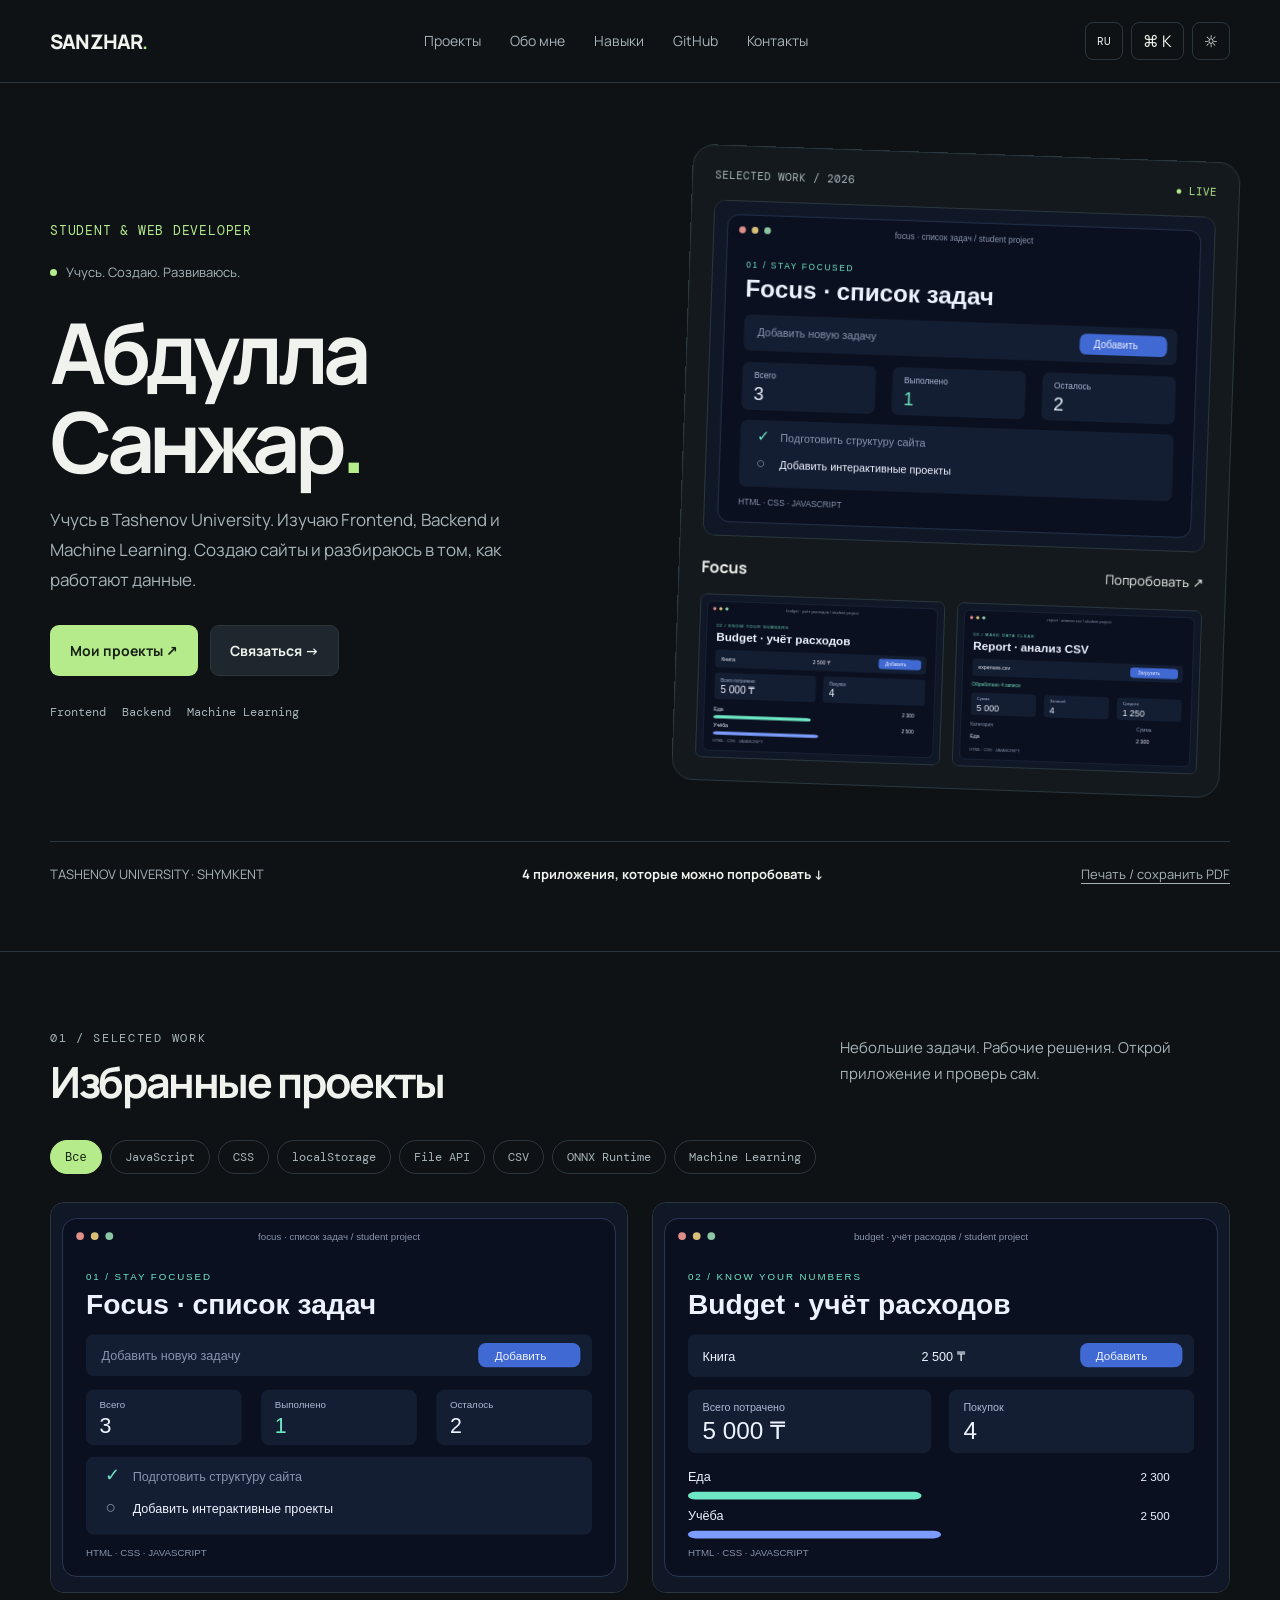
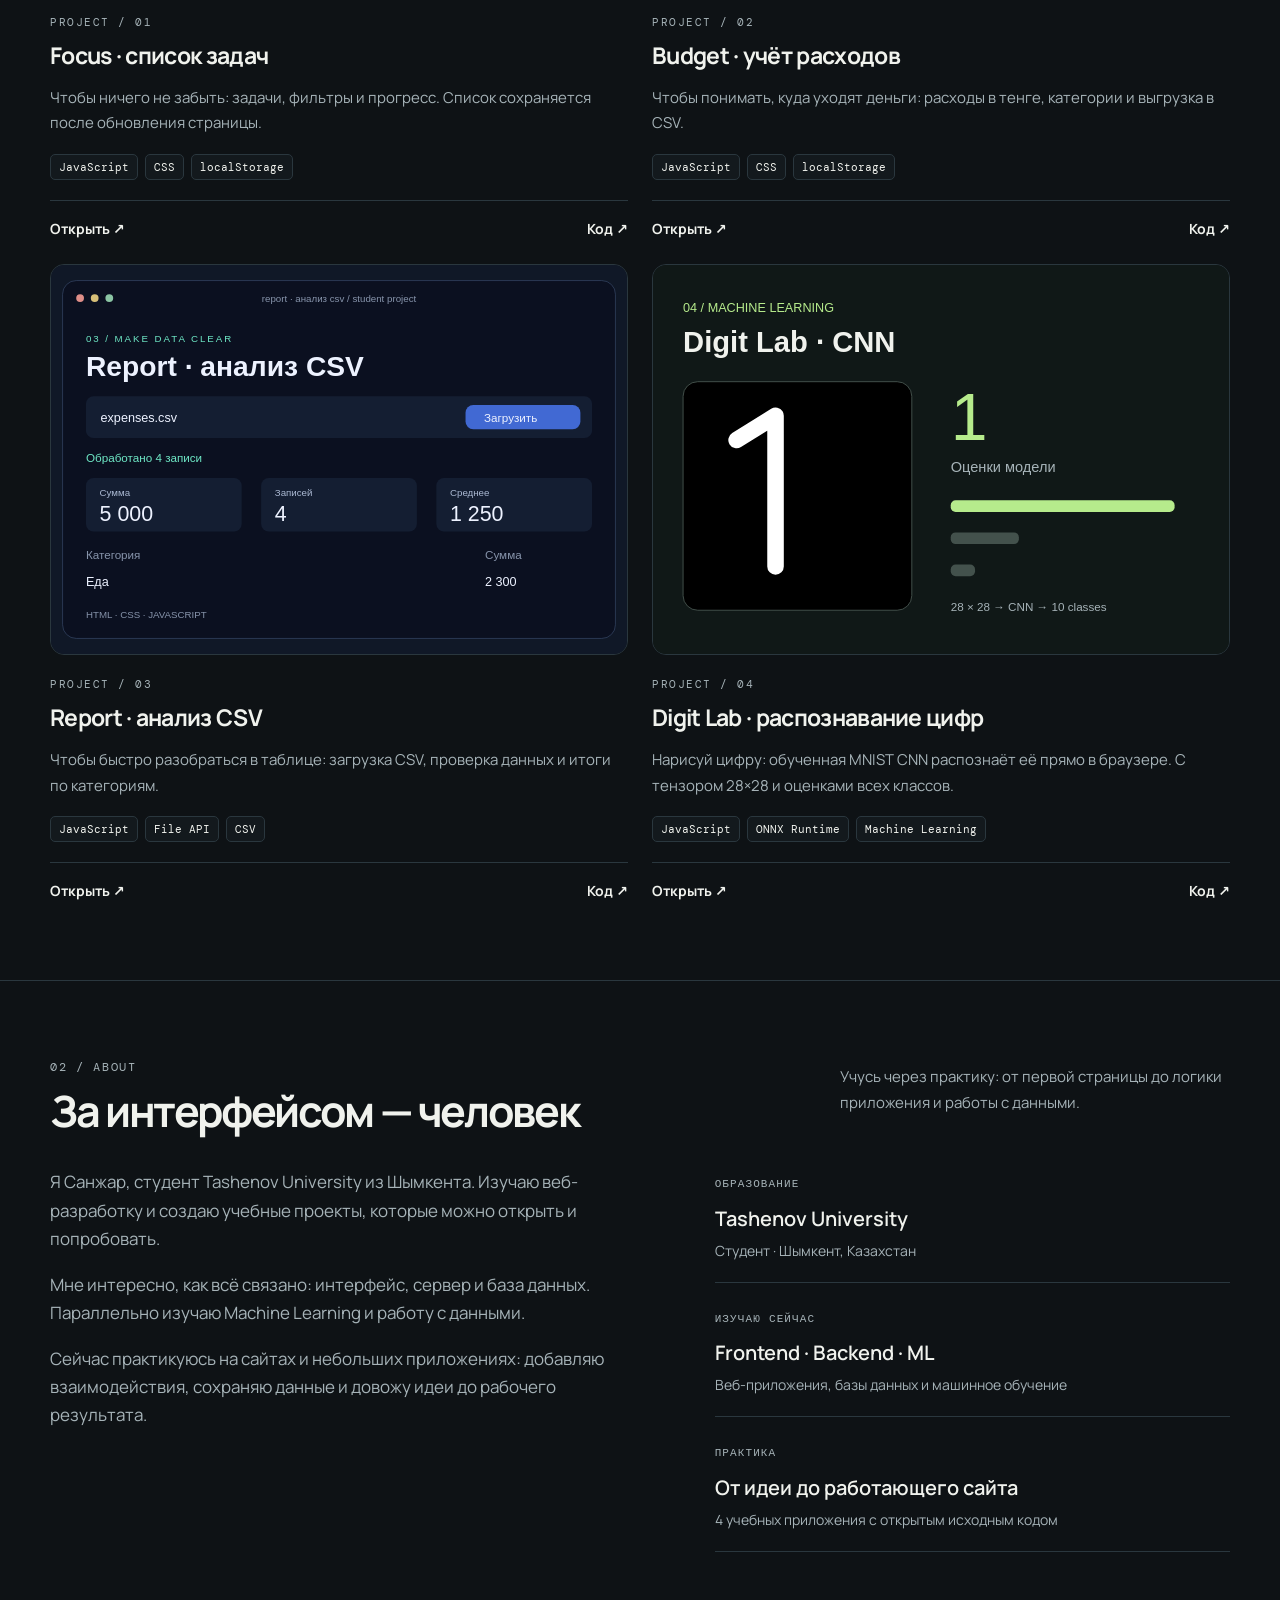
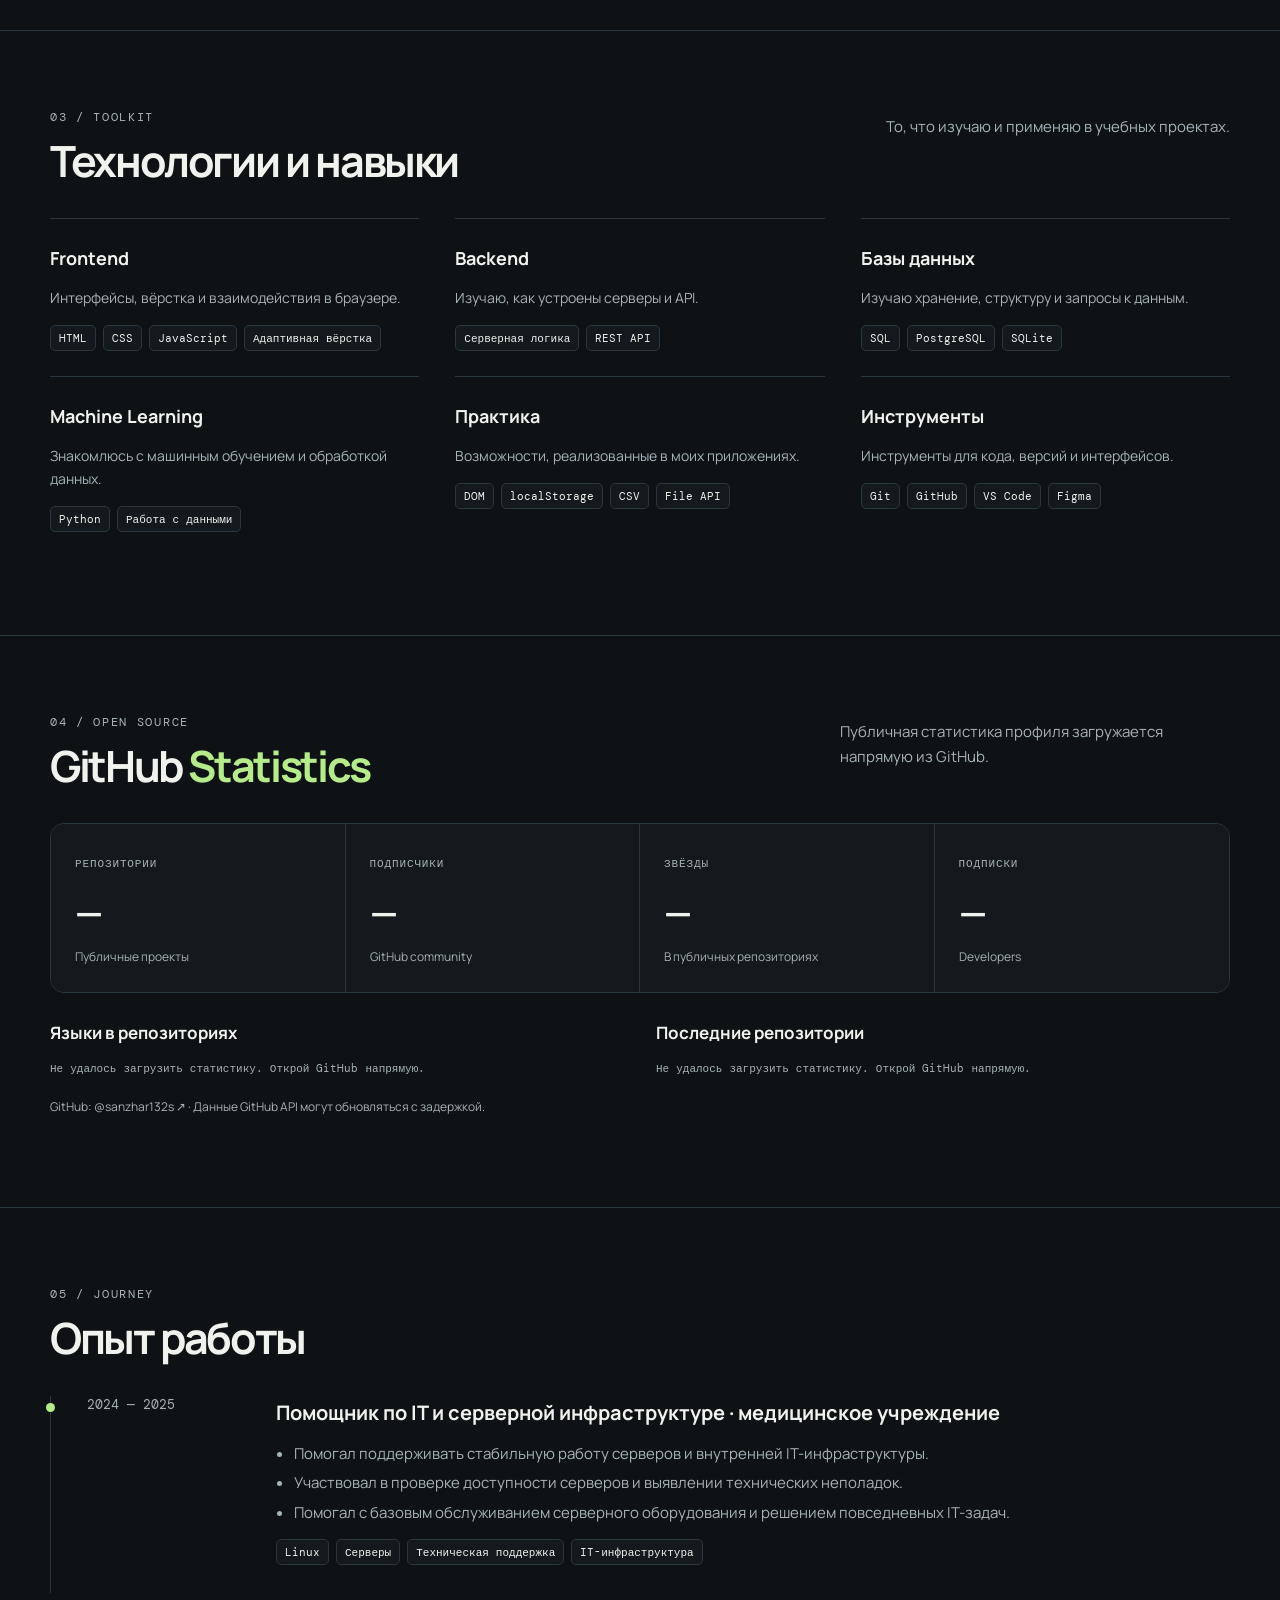
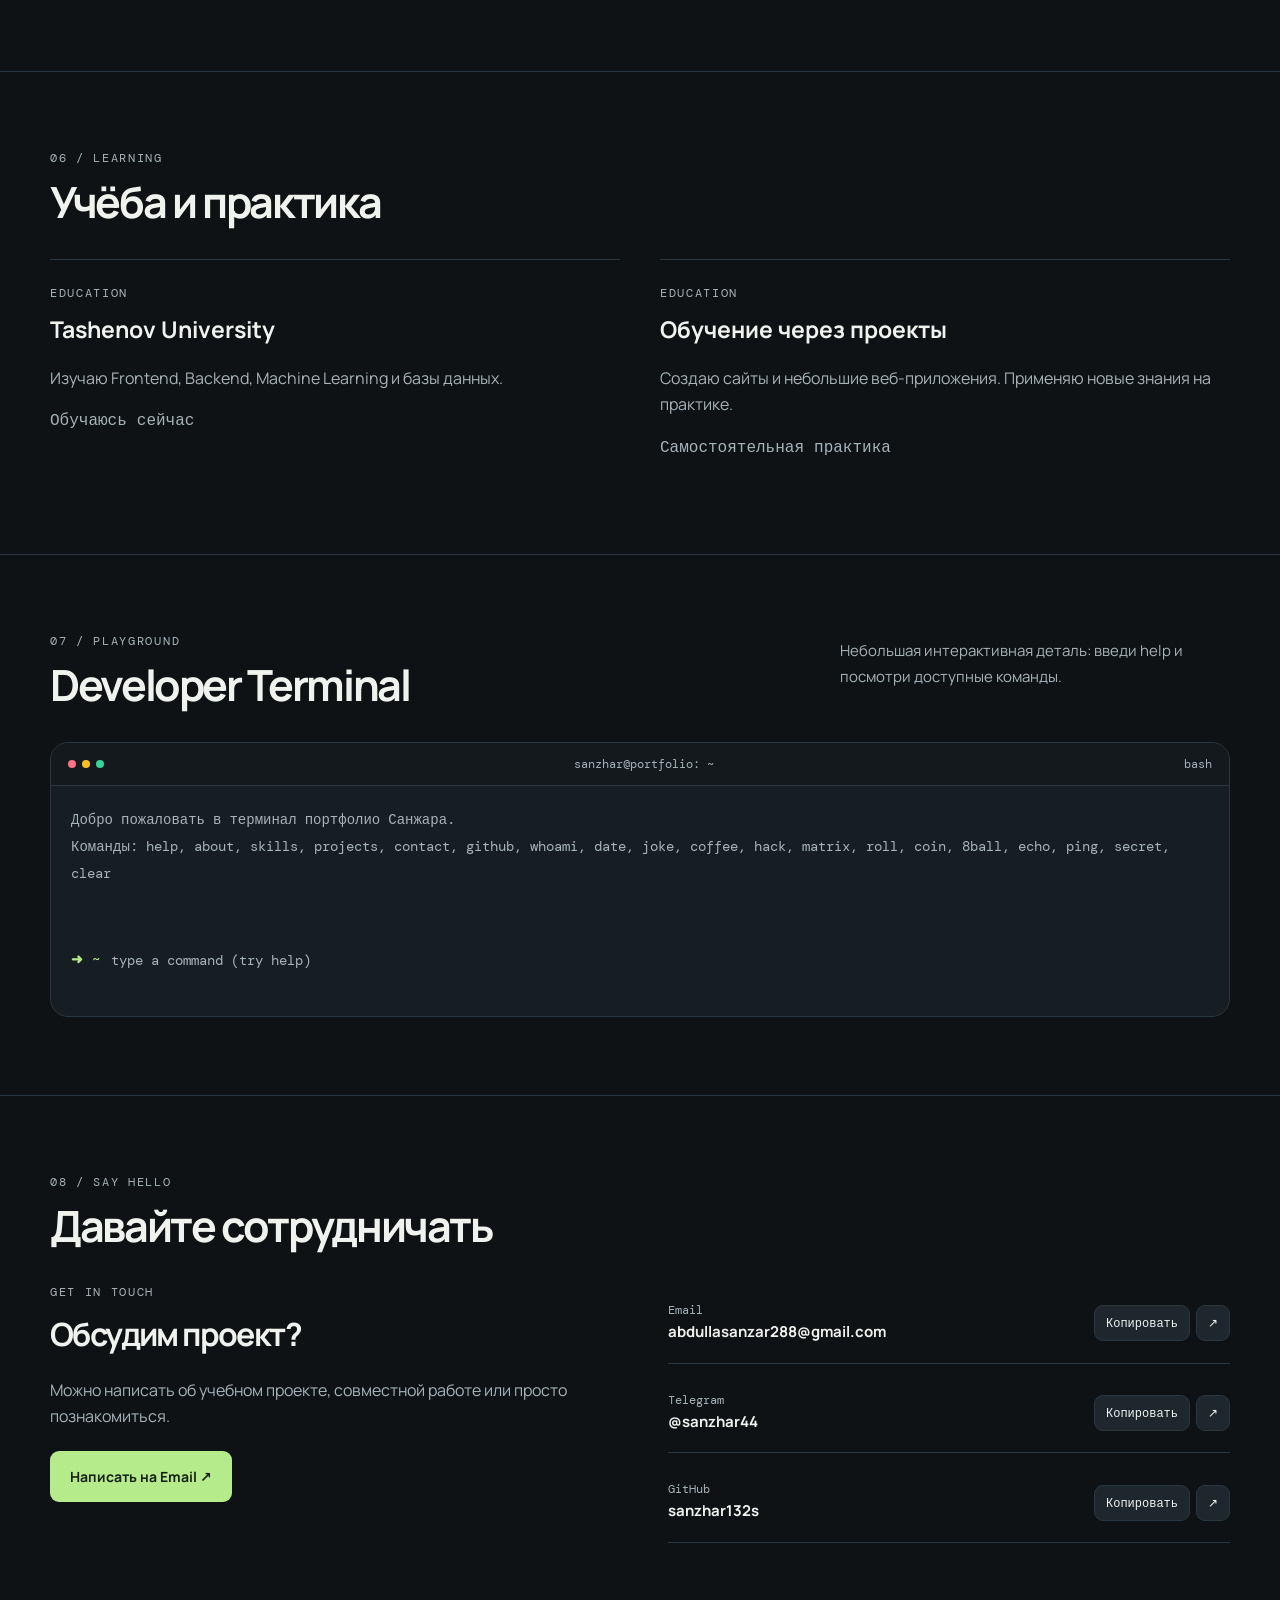
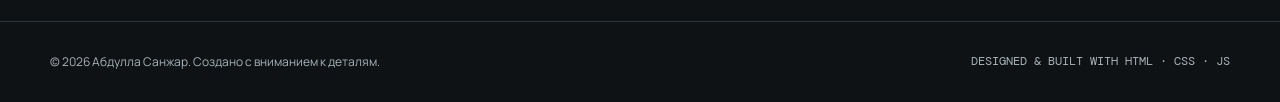
==== commit 1e6ba7fd: "Refresh corrected hero animation stylesheet" ====
--- a/index.html
+++ b/index.html
@@ -9,6 +9,8 @@
 <meta property="og:title" content="Абдулла Санжар — Developer Portfolio">
 <meta property="og:description" content="Портфолио, навыки, проекты и контакты Абдуллы Санжара.">
 <title>Абдулла Санжар — Developer Portfolio</title>
+<link rel="preconnect" href="https://fonts.googleapis.com">
+<link rel="preconnect" href="https://fonts.gstatic.com" crossorigin>
 <style>
 @import url('https://fonts.googleapis.com/css2?family=DM+Mono:wght@400;500&family=Manrope:wght@400;500;600;700;800&display=swap');
 :root{color-scheme:dark;--bg:#080b14;--bg2:#0d1220;--panel:rgba(17,24,41,.78);--panel2:#121a2c;--text:#eef3ff;--muted:#98a5bd;--line:rgba(157,179,220,.14);--accent:#7c9cff;--accent2:#a78bfa;--cyan:#5eead4;--pink:#f0abfc;--good:#5eead4;--shadow:0 24px 80px rgba(0,0,0,.28);--radius:24px;--max:1160px;--mono:'DM Mono',monospace;--font:'Manrope',system-ui,sans-serif}
@@ -38,16 +40,17 @@
 @media print{ @page{size:A4;margin:12mm}html,body{background:#fff!important;color:#111!important;font-size:9pt}body:before,.header,.top-progress,.hero-actions,.hero-foot,.backtop,.terminal,.palette-backdrop,.toast,.filters,.copy-btn{display:none!important}.wrap{width:100%;max-width:none}.section{padding:18px 0;break-inside:avoid}.hero{padding:0 0 15px}.hero-grid{display:block}.hero-main,.profile-card,.mini-stat,.panel{background:#fff!important;color:#111!important;box-shadow:none!important;border:1px solid #ccc!important;backdrop-filter:none!important}.hero-main{min-height:0;padding:15px}.hero h1{font-size:28pt;margin:10px 0}.hero-desc,.muted,.about-card p,.project-card p,.timeline-card ul,.edu-card p,.contact-intro p{color:#333!important}.hero-side{display:none}.bento,.skills-grid,.github-grid,.github-bottom,.project-grid,.edu-grid,.contact-grid{grid-template-columns:repeat(2,1fr)}.about-card{grid-row:auto}.metric-card{min-height:80px}.metric-card .metric,.gh-card strong{font-size:18pt}.project-card,.timeline-card,.edu-card,.skill-card,.gh-card,.contact-item{break-inside:avoid;padding:10px}.section-head{margin-bottom:12px}.section-head h2{font-size:17pt}.reveal{opacity:1!important;transform:none!important}a{color:#111!important;text-decoration:none}.tag,.chip{border:1px solid #ccc;color:#111!important;background:#fff!important}footer{padding:10px 0;color:#333!important}}
 </style>
 <link rel="stylesheet" href="portfolio.css?v=5">
-<style>@media(min-width:701px){.project-grid{grid-template-columns:repeat(2,1fr)}}</style><link rel="stylesheet" href="motion.css?v=2"></head>
+<style>@media(min-width:701px){.project-grid{grid-template-columns:repeat(2,1fr)}}</style><link rel="stylesheet" href="motion.css?v=3"></head>
 <body>
 <div class="top-progress" id="progress"></div>
+<a class="skip-link" href="#top" data-i18n="skip">Перейти к содержимому</a>
 <header class="header"><div class="wrap navrow">
   <a class="brand" href="#top">SANZHAR<b>.</b></a>
   <nav class="navlinks" id="navlinks"><a href="#projects" data-i18n="navProjects">Проекты</a><a href="#about" data-i18n="navAbout">Обо мне</a><a href="#skills" data-i18n="navSkills">Навыки</a><a href="#github">GitHub</a><a href="#contacts" data-i18n="navContacts">Контакты</a></nav>
   <div class="navtools"><button class="langbtn" id="langBtn" title="Change language">RU</button><button class="toolbtn" id="paletteBtn" title="Command palette (Ctrl+K)">⌘ K</button><button class="toolbtn" id="themeBtn" aria-label="Toggle theme">☼</button><button class="toolbtn mobile-menu" id="menuBtn" aria-label="Open navigation">☰</button></div>
 </div></header>
-<main id="top">
-<section class="hero"><div class="wrap"><div class="hero-grid"><div class="hero-main"><p class="hero-role">STUDENT & WEB DEVELOPER</p><div class="availability"><i class="pulse"></i><span data-i18n="status">Учусь. Создаю. Развиваюсь.</span></div><h1>Абдулла<br><span>Санжар<span style="color:var(--accent)">.</span></span></h1><p class="hero-desc" data-i18n="summary">Учусь в Tashenov University. Изучаю Frontend, Backend и Machine Learning. Создаю сайты и разбираюсь в том, как работают данные.</p><div class="hero-actions"><a class="btn primary" href="#projects" data-i18n="viewProjects">Мои проекты ↗</a><a class="btn" href="#contacts" data-i18n="contactMe">Связаться →</a></div><div class="hero-foot"><span class="chip">Frontend</span><span class="chip">Backend</span><span class="chip">Machine Learning</span></div></div><aside class="hero-showcase" aria-label="Превью учебных приложений"><div class="showcase-top"><span>SELECTED WORK / 2026</span><span>● LIVE</span></div><a href="projects/tasks/index.html" aria-label="Открыть Focus"><img class="hero-preview" src="projects/previews/tasks.svg" alt="Превью Focus: список задач и прогресс" width="600" height="400"></a><div class="showcase-bottom"><strong>Focus</strong><a href="projects/tasks/index.html" data-i18n="tryProject">Попробовать ↗</a></div><div class="showcase-mini"><a href="projects/budget/index.html" aria-label="Открыть Budget"><img src="projects/previews/budget.svg" alt="Превью учёта расходов Budget" width="600" height="400"></a><a href="projects/report/index.html" aria-label="Открыть Report"><img src="projects/previews/report.svg" alt="Превью анализа CSV в Report" width="600" height="400"></a></div></aside></div><div class="hero-note"><span>TASHENOV UNIVERSITY · SHYMKENT</span><a href="#projects" data-i18n="heroNote">4 приложения, которые можно попробовать ↓</a><button class="print-link" onclick="window.print()" data-i18n="downloadPdf">Печать / сохранить PDF</button></div></div></section>
+<main id="top" tabindex="-1">
+<section class="hero"><div class="wrap"><div class="hero-grid"><div class="hero-main"><p class="hero-role">STUDENT & WEB DEVELOPER</p><div class="availability"><i class="pulse"></i><span data-i18n="status">Учусь. Создаю. Развиваюсь.</span></div><h1>Абдулла<br><span>Санжар<span style="color:var(--accent)">.</span></span></h1><p class="hero-desc" data-i18n="summary">Учусь в Tashenov University. Изучаю Frontend, Backend и Machine Learning. Создаю сайты и разбираюсь в том, как работают данные.</p><div class="hero-actions"><a class="btn primary" href="#projects" data-i18n="viewProjects">Мои проекты ↗</a><a class="btn" href="#contacts" data-i18n="contactMe">Связаться →</a></div><div class="hero-foot"><span class="chip">Frontend</span><span class="chip">Backend</span><span class="chip">Machine Learning</span></div></div><aside class="hero-showcase" aria-label="Превью учебных приложений"><div class="showcase-top"><span>SELECTED WORK / 2026</span><span>● LIVE</span></div><a href="projects/tasks/index.html" aria-label="Открыть Focus"><img class="hero-preview" fetchpriority="high" src="projects/previews/tasks.svg" alt="Превью Focus: список задач и прогресс" width="600" height="400"></a><div class="showcase-bottom"><strong>Focus</strong><a href="projects/tasks/index.html" data-i18n="tryProject">Попробовать ↗</a></div><div class="showcase-mini"><a href="projects/budget/index.html" aria-label="Открыть Budget"><img src="projects/previews/budget.svg" alt="Превью учёта расходов Budget" width="600" height="400"></a><a href="projects/report/index.html" aria-label="Открыть Report"><img src="projects/previews/report.svg" alt="Превью анализа CSV в Report" width="600" height="400"></a></div></aside></div><div class="hero-note"><span>TASHENOV UNIVERSITY · SHYMKENT</span><a href="#projects" data-i18n="heroNote">4 приложения, которые можно попробовать ↓</a><button class="print-link" onclick="window.print()" data-i18n="downloadPdf">Печать / сохранить PDF</button></div></div></section>
 <section class="section" id="projects"><div class="wrap"><div class="section-head"><div><div class="eyebrow">01 / SELECTED WORK</div><h2 data-i18n="projectsTitle">Избранные проекты</h2></div><p data-i18n="projectsLead">Три учебных приложения: задачи, расходы и анализ CSV. Открой демо и попробуй.</p></div><div class="filters" id="projectFilters"></div><div class="project-grid" id="projectGrid"></div></div></section>
 <section class="section" id="about"><div class="wrap"><div class="section-head"><div><div class="eyebrow">02 / ABOUT</div><h2 data-i18n="aboutTitle">За интерфейсом — человек</h2></div><p data-i18n="aboutLead">Учусь через практику: от первой страницы до логики приложения и работы с данными.</p></div><div class="about-layout"><div class="about-copy"><p data-i18n="about1">Я Санжар, студент Tashenov University из Шымкента. Изучаю веб-разработку и создаю учебные проекты, которые можно открыть и попробовать.</p><p data-i18n="about2">Мне интересно, как всё связано: интерфейс, сервер и база данных. Параллельно изучаю Machine Learning и работу с данными.</p><p data-i18n="about3">Сейчас практикуюсь на сайтах и небольших приложениях: добавляю взаимодействия, сохраняю данные и довожу идеи до рабочего результата.</p></div><div class="about-details"><div class="detail"><small data-i18n="educationLabel">Образование</small><strong>Tashenov University</strong><p data-i18n="studentLabel">Студент · Шымкент, Казахстан</p></div><div class="detail"><small data-i18n="learningLabel">Изучаю сейчас</small><strong>Frontend · Backend · ML</strong><p data-i18n="learningDetail">Веб-приложения, базы данных и машинное обучение</p></div><div class="detail"><small data-i18n="practiceLabel">Практика</small><strong data-i18n="practiceTitle">От идеи до работающего сайта</strong><p data-i18n="practiceDetail">4 учебных приложения с открытым исходным кодом</p></div></div></div></div></section>
 <section class="section" id="skills"><div class="wrap"><div class="section-head"><div><div class="eyebrow">03 / TOOLKIT</div><h2 data-i18n="skillsTitle">Технологии и навыки</h2></div><p data-i18n="skillsLead">Инструменты, с которыми работаю и развиваюсь.</p></div><div class="skills-grid" id="skillsGrid"></div></div></section>
@@ -58,13 +61,13 @@
 
 <section class="section" id="experience"><div class="wrap"><div class="section-head"><div><div class="eyebrow">05 / JOURNEY</div><h2 data-i18n="experienceTitle">Опыт работы</h2></div></div><div class="timeline" id="experienceList"></div></div></section>
 <section class="section" id="education"><div class="wrap"><div class="section-head"><div><div class="eyebrow">06 / LEARNING</div><h2 data-i18n="educationTitle">Образование и сертификаты</h2></div></div><div class="edu-grid" id="educationList"></div></div></section>
-<section class="section" id="terminal"><div class="wrap"><div class="section-head"><div><div class="eyebrow">07 / PLAYGROUND</div><h2 data-i18n="terminalTitle">Developer <span class="gradient">Terminal</span></h2></div><p data-i18n="terminalLead">Попробуй команды, чтобы быстро изучить это портфолио.</p></div><div class="terminal panel"><div class="terminal-head"><div class="dots"><i></i><i></i><i></i></div><div class="terminal-title">sanzhar@portfolio: ~</div><span class="terminal-title">bash</span></div><div class="terminal-body"><div class="terminal-output" id="terminalOutput">Welcome to Sanzhar's portfolio terminal.
-Type <span class="command">help</span> to see available commands.</div><form class="terminal-line" id="terminalForm"><b>➜</b><span class="command">~</span><input aria-label="Команда терминала" id="terminalInput" autocomplete="off" spellcheck="false" placeholder="type a command (try help)"></form></div></div></div></section>
+<section class="section" id="terminal"><div class="wrap"><div class="section-head"><div><div class="eyebrow">07 / PLAYGROUND</div><h2 data-i18n="terminalTitle">Developer <span class="gradient">Terminal</span></h2></div><p data-i18n="terminalLead">Попробуй команды, чтобы быстро изучить это портфолио.</p></div><div class="terminal panel"><div class="terminal-head"><div class="dots"><i></i><i></i><i></i></div><div class="terminal-title">sanzhar@portfolio: ~</div><span class="terminal-title">bash</span></div><div class="terminal-body"><div class="terminal-output" id="terminalOutput" role="log" aria-label="Вывод терминала">Welcome to Sanzhar's portfolio terminal.
+Type <span class="command">help</span> to see available commands.</div><form class="terminal-line" id="terminalForm"><b>➜</b><span class="command">~</span><input aria-label="Команда терминала" id="terminalInput" name="command" autocomplete="off" spellcheck="false" placeholder="type a command (try help)"></form></div></div></div></section>
 <section class="section" id="contacts"><div class="wrap"><div class="section-head"><div><div class="eyebrow">08 / SAY HELLO</div><h2 data-i18n="contactTitle">Давайте <span class="gradient">сотрудничать</span></h2></div></div><div class="contact-grid"><div class="contact-intro panel"><div class="eyebrow">GET IN TOUCH</div><h3 data-i18n="contactHeadline">Есть идея или предложение?</h3><p data-i18n="contactText">Напиши мне удобным способом. Буду рад обсудить интересные проекты и возможности.</p><div style="margin-top:22px"><a class="btn primary" href="mailto:abdullasanzar288@gmail.com" data-i18n="sendEmail">Написать на Email ↗</a></div></div><div class="contact-list" id="contactList"></div></div></div></section>
 </main>
 <footer><div class="wrap footer-row"><span>© <span id="year"></span> Абдулла Санжар. <span data-i18n="rights">Создано с вниманием к деталям.</span></span><span class="mono">DESIGNED & BUILT WITH HTML · CSS · JS</span></div></footer>
-<button class="backtop" id="backtop" aria-label="Back to top">↑</button>
-<div class="palette-backdrop" id="paletteBackdrop"><div class="palette"><input class="palette-search" id="paletteSearch" placeholder="Search commands…  (Esc to close)" autocomplete="off"><div class="palette-items" id="paletteItems"></div><div class="palette-help">TAB SELECT　↵ OPEN　ESC CLOSE</div></div></div><div class="toast" id="toast"></div>
+<button class="backtop" id="backtop" inert tabindex="-1" aria-label="Back to top">↑</button>
+<dialog class="palette-dialog" id="paletteBackdrop" aria-label="Меню команд"><div class="palette"><input class="palette-search" id="paletteSearch" aria-label="Поиск команд" placeholder="Search commands…  (Esc to close)" autocomplete="off"><div class="palette-items" id="paletteItems"></div><div class="palette-help">TAB SELECT　↵ OPEN　ESC CLOSE</div></div></dialog><div class="toast" id="toast" role="status"></div>
 <script>
 /* Данные резюме. Существующие данные и контакты сохранены из исходного файла. */
 const resume={
@@ -83,16 +86,17 @@
  kk:{navAbout:'Мен туралы',navSkills:'Дағдылар',navProjects:'Жобалар',navExperience:'Тәжірибе',navContacts:'Байланыс',status:'Ұсыныстарға ашық',summary:'Жылдам әрі ұқыпты интерфейстер жасаймын. Python, Go және Bash көмегімен күнделікті жұмыстарды автоматтандырамын.',viewProjects:'Жобаларды көру ↗',contactMe:'Байланысу →',downloadPdf:'↓ PDF жүктеу',focus:'ҚАЗІРГІ БАҒЫТ',focusText:'Интерфейстер · Автоматтандыру · API',aboutTitle:'Өзім туралы',aboutLead:'Код, ойластырылған интерфейстер және пайдалы шешімдер.',whoAmI:'МЕН ТУРАЛЫ',about1:'Шымкент қаласынан шыққан Middle деңгейіндегі Frontend әзірлеуші. Қолдануға ыңғайлы және қолдауға жеңіл адаптивті интерфейстер жасаймын.',about2:'Frontend-тен бөлек Python және Go тілдерінде скрипттер мен шағын сервистер жазамын, Bash арқылы тапсырмаларды автоматтандырамын.',about3:'Түсінікті кодты, командадағы нақты келісімдерді және өлшенетін нәтижені бағалаймын.',city:'Қала',workFormat:'Жұмыс форматы',remote:'Қашықтан',english:'Ағылшын тілі',russian:'Орыс тілі',native:'Ана тілі',metricProjects:'Жеке портфолио',metricLanguages:'Стек ішіндегі бағдарламалау тілі',metricEnglish:'Ағылшын деңгейі',metricMindset:'Жаңа технологияларға қызығушылық',skillsTitle:'Технологиялар мен дағдылар',skillsLead:'Жұмыс істейтін және дамытатын құралдар.',githubLead:'Ашық профиль статистикасы GitHub арқылы жүктеледі.',repositories:'Репозиторийлер',publicRepos:'Ашық репозиторийлер',followers:'Жазылушылар',stars:'Жұлдызшалар',acrossRepos:'Барлық ашық жобаларда',following:'Жазылғандар',languagesTitle:'Репозиторий тілдері',latestRepos:'Соңғы репозиторийлер',githubNote:'GitHub API деректері кешігіп жаңаруы мүмкін.',projectsTitle:'Таңдаулы жобалар',projectsLead:'Үш оқу жобасы: тапсырмалар, шығындар және CSV талдауы.',all:'Барлығы',experienceTitle:'Жұмыс тәжірибесі',educationTitle:'Білім және сертификаттар',terminalTitle:'Әзірлеуші терминалы',terminalLead:'Портфолиомен танысу үшін командаларды қолданып көр.',contactTitle:'Бірге жұмыс істейік',contactHeadline:'Идеяңыз немесе ұсынысыңыз бар ма?',contactText:'Өзіңізге ыңғайлы тәсілмен жазыңыз. Қызықты жобалар мен мүмкіндіктерді талқылауға қуаныштымын.',sendEmail:'Email жазу ↗',rights:'Егжей-тегжейге мән беріліп жасалды.',copy:'Көшіру',copied:'Көшірілді!',demo:'Демо',repo:'Репозиторий',noProjects:'Бұл санатта әзірге жоба жоқ.',githubError:'Статистиканы жүктеу мүмкін болмады. GitHub профилін ашыңыз.',terminalWelcome:'Санжар портфолиосының терминалына қош келдіңіз.',terminalHelp:'Командалар: help, about, skills, projects, contact, github, whoami, date, joke, coffee, hack, matrix, roll, coin, 8ball, echo, ping, secret, clear',terminalUnknown:'Белгісіз команда. help енгізіңіз.',focusWords:['Веб-интерфейстер жасаймын','Күнделікті жұмысты автоматтандырамын','Жаңа технологияларды үйренемін']},
  en:{navAbout:'About',navSkills:'Skills',navProjects:'Projects',navExperience:'Experience',navContacts:'Contact',status:'Open to opportunities',summary:'I build fast, polished interfaces. I use Python, Go and Bash to automate routine tasks and connect frontend applications with services.',viewProjects:'Explore projects ↗',contactMe:'Get in touch →',downloadPdf:'↓ Download PDF',focus:'CURRENT FOCUS',focusText:'Interfaces · Automation · APIs',aboutTitle:'A little about me',aboutLead:'Thoughtful code, considered interfaces and useful solutions.',whoAmI:'WHO AM I',about1:'Middle-level Frontend Developer based in Shymkent. I build responsive interfaces that are easy to use and maintain.',about2:'Beyond frontend, I write scripts and small services in Python and Go, and automate tasks with Bash.',about3:'I value readable code, clear team agreements and measurable results.',city:'Location',workFormat:'Work format',remote:'Remote',english:'English',russian:'Russian',native:'Native',metricProjects:'Personal portfolio',metricLanguages:'Programming languages in my stack',metricEnglish:'English proficiency',metricMindset:'Interest in new technologies',skillsTitle:'Technology & skills',skillsLead:'Tools I work with and continue to develop.',githubLead:'Public profile statistics are loaded directly from GitHub.',repositories:'Repositories',publicRepos:'Public repositories',followers:'Followers',stars:'Total stars',acrossRepos:'Across public repos',following:'Following',languagesTitle:'Repository languages',latestRepos:'Latest repositories',githubNote:'GitHub API data may be delayed.',projectsTitle:'Selected projects',projectsLead:'Three working student projects: tasks, expenses and CSV analysis.',all:'All',experienceTitle:'Experience',educationTitle:'Education & certificates',terminalTitle:'Developer Terminal',terminalLead:'Try a few commands to explore this portfolio.',contactTitle:'Let’s work together',contactHeadline:'Have an idea or an opportunity?',contactText:'Reach out using any convenient channel. I’d be glad to discuss interesting projects and opportunities.',sendEmail:'Send an email ↗',rights:'Made with attention to detail.',copy:'Copy',copied:'Copied!',demo:'Live demo',repo:'Repository',noProjects:'No projects in this category yet.',githubError:'Could not load statistics. Visit GitHub directly.',terminalWelcome:'Welcome to Sanzhar’s portfolio terminal.',terminalHelp:'Commands: help, about, skills, projects, contact, github, whoami, date, joke, coffee, hack, matrix, roll, coin, 8ball, echo, ping, secret, clear',terminalUnknown:'Unknown command. Type help.',focusWords:['Building web interfaces','Automating repetitive work','Exploring new technologies']}
 };
-let lang='ru',activeFilter='all';const $=s=>document.querySelector(s);const esc=s=>String(s).replace(/[&<>"']/g,c=>({'&':'&amp;','<':'&lt;','>':'&gt;','"':'&quot;',"'":'&#39;'}[c]));const t=k=>translations[lang][k]??k;
-function applyLanguage(){document.documentElement.lang=lang;document.querySelectorAll('[data-i18n]').forEach(el=>{const key=el.dataset.i18n;if(translations[lang][key])el.textContent=translations[lang][key]});$('#langBtn').textContent=lang.toUpperCase();renderSkills();renderProjects();renderEducation();renderContacts();renderTerminalWelcome()}
+let lang='ru',activeFilter=new URL(location.href).searchParams.get('filter')||'all';const $=s=>document.querySelector(s);const esc=s=>String(s).replace(/[&<>"']/g,c=>({'&':'&amp;','<':'&lt;','>':'&gt;','"':'&quot;',"'":'&#39;'}[c]));const t=k=>translations[lang][k]??k;
+function applyLanguage(){document.documentElement.lang=lang;document.querySelectorAll('[data-i18n]').forEach(el=>{const key=el.dataset.i18n;if(translations[lang][key])el.textContent=translations[lang][key]});$('#langBtn').textContent=lang.toUpperCase();renderSkills();renderProjects();renderExperience();renderEducation();renderContacts();renderTerminalWelcome()}
 function renderSkills(){$('#skillsGrid').innerHTML=resume.skills.map((g,i)=>'<article class="skill-card reveal"><h3>'+esc(g.group)+'</h3><p>'+esc(t('skillDescriptions')[i])+'</p><div class="skill-tags">'+g.items.map(x=>'<span class="tag">'+esc(x)+'</span>').join('')+'</div></article>').join('');observeReveals()}
-function renderProjects(){const cats=['all',...new Set(resume.projects.flatMap(p=>p.stack))];$('#projectFilters').innerHTML=cats.map(c=>`<button class="filter ${activeFilter===c?'active':''}" data-filter="${esc(c)}">${c==='all'?t('all'):esc(c)}</button>`).join('');const list=resume.projects.filter(p=>activeFilter==='all'||p.stack.includes(activeFilter));$('#projectGrid').innerHTML=list.length?list.map((p,i)=>`<article class="project-card reveal"><a class="project-cover" href="${esc(p.demo)}" aria-label="${esc(p.title)}"><img src="projects/previews/${['tasks','budget','report','digits'][resume.projects.indexOf(p)]}.svg" alt="${esc(p.title)} — превью интерфейса" width="600" height="400" loading="lazy"></a><div class="project-top"><span class="eyebrow">PROJECT / ${String(resume.projects.indexOf(p)+1).padStart(2,'0')}</span></div><h3>${esc(t('projectNames')[resume.projects.indexOf(p)])}</h3><p>${esc(t('projectDescriptions')[resume.projects.indexOf(p)])}</p><div class="skill-tags">${p.stack.map(s=>`<span class="tag">${esc(s)}</span>`).join('')}</div><div class="project-links">${p.demo&&p.demo!=='#'?`<a href="${esc(p.demo)}" target="_blank" rel="noopener">${t('demo')} ↗</a>`:''}${p.repo&&p.repo!=='#'?`<a href="${esc(p.repo)}" target="_blank" rel="noopener">${t('repo')} ↗</a>`:''}</div></article>`).join(''):`<div class="empty panel">${t('noProjects')}</div>`;observeReveals()}
-function renderExperience(){$('#experienceList').innerHTML=resume.experience.map(e=>`<article class="timeline-card panel reveal"><div class="timeline-date">${esc(e.period)}</div><div><h3>${esc(e.position)}${e.company?' · '+esc(e.company):''}</h3><ul>${e.achievements.map(a=>`<li>${esc(a)}</li>`).join('')}</ul><div class="skill-tags">${e.stack.map(s=>`<span class="tag">${esc(s)}</span>`).join('')}</div></div></article>`).join('');observeReveals()}
+function renderProjects(){const cats=['all',...new Set(resume.projects.flatMap(p=>p.stack))];if(!cats.includes(activeFilter))activeFilter='all';$('#projectFilters').innerHTML=cats.map(c=>`<button class="filter ${activeFilter===c?'active':''}" data-filter="${esc(c)}" aria-pressed="${activeFilter===c}">${c==='all'?t('all'):esc(c)}</button>`).join('');const list=resume.projects.filter(p=>activeFilter==='all'||p.stack.includes(activeFilter));$('#projectGrid').innerHTML=list.length?list.map((p,i)=>`<article class="project-card"><a class="project-cover" href="${esc(p.demo)}" aria-label="${esc(p.title)}"><img src="projects/previews/${['tasks','budget','report','digits'][resume.projects.indexOf(p)]}.svg" alt="${esc(p.title)} — превью интерфейса" width="600" height="400" loading="lazy"></a><div class="project-top"><span class="eyebrow">PROJECT / ${String(resume.projects.indexOf(p)+1).padStart(2,'0')}</span></div><h3>${esc(t('projectNames')[resume.projects.indexOf(p)])}</h3><p>${esc(t('projectDescriptions')[resume.projects.indexOf(p)])}</p><div class="skill-tags">${p.stack.map(s=>`<span class="tag">${esc(s)}</span>`).join('')}</div><div class="project-links">${p.demo&&p.demo!=='#'?`<a href="${esc(p.demo)}" target="_blank" rel="noopener">${t('demo')} ↗</a>`:''}${p.repo&&p.repo!=='#'?`<a href="${esc(p.repo)}" target="_blank" rel="noopener">${t('repo')} ↗</a>`:''}</div></article>`).join(''):`<div class="empty panel">${t('noProjects')}</div>`;observeReveals()}
+function renderExperience(){$('#experienceList').innerHTML=(translations[lang].experienceEntry||resume.experience).map(e=>`<article class="timeline-card panel reveal"><div class="timeline-date">${esc(e.period)}</div><div><h3>${esc(e.position)}${e.company?' · '+esc(e.company):''}</h3><ul>${e.achievements.map(a=>`<li>${esc(a)}</li>`).join('')}</ul><div class="skill-tags">${e.stack.map(s=>`<span class="tag">${esc(s)}</span>`).join('')}</div></div></article>`).join('');observeReveals()}
 function renderEducation(){$('#educationList').innerHTML=resume.education.map(e=>`<article class="edu-card panel reveal"><div class="eyebrow">EDUCATION</div><h3>${esc(t('educationTitles')[resume.education.indexOf(e)])}</h3><p>${esc(t('educationTexts')[resume.education.indexOf(e)])}</p><p class="mono">${esc(t('educationPeriods')[resume.education.indexOf(e)])}</p></article>`).join('');observeReveals()}
-function renderContacts(){const c=resume.contacts;const items=[['Email',c.email,'mailto:'+c.email],['Telegram','@sanzhar44',c.telegram],['GitHub','sanzhar132s',c.github]];$('#contactList').innerHTML=items.map(([label,value,href])=>`<div class="contact-item panel"><div><small>${label}</small><strong>${esc(value)}</strong></div><div style="display:flex;gap:6px"><button class="copy-btn" data-copy="${esc(value)}">${t('copy')}</button><a class="copy-btn" href="${esc(href)}" target="_blank" rel="noopener">↗</a></div></div>`).join('')}
+function renderContacts(){const c=resume.contacts;const items=[['Email',c.email,'mailto:'+c.email],['Telegram','@sanzhar44',c.telegram],['GitHub','sanzhar132s',c.github]];$('#contactList').innerHTML=items.map(([label,value,href])=>`<div class="contact-item panel"><div><small>${label}</small><strong>${esc(value)}</strong></div><div style="display:flex;gap:6px"><button class="copy-btn" data-copy="${esc(value)}">${t('copy')}</button><a class="copy-btn" href="${esc(href)}" target="_blank" rel="noopener" aria-label="${esc(label)}">↗</a></div></div>`).join('')}
 function observeReveals(){const io=new IntersectionObserver(entries=>entries.forEach(e=>{if(e.isIntersecting){e.target.classList.add('visible');io.unobserve(e.target)}}),{threshold:.08});document.querySelectorAll('.reveal:not(.visible)').forEach(el=>io.observe(el))}
 function toast(msg){const el=$('#toast');el.textContent=msg;el.classList.add('show');clearTimeout(toast.timer);toast.timer=setTimeout(()=>el.classList.remove('show'),1800)}
-document.addEventListener('click',async e=>{const cp=e.target.closest('[data-copy]');if(cp){try{await navigator.clipboard.writeText(cp.dataset.copy);toast(t('copied'))}catch{toast('Clipboard unavailable')}}const filter=e.target.closest('[data-filter]');if(filter){activeFilter=filter.dataset.filter;renderProjects()}});
+document.addEventListener('click',async e=>{const cp=e.target.closest('[data-copy]');if(cp){try{await navigator.clipboard.writeText(cp.dataset.copy);toast(t('copied'))}catch{toast('Clipboard unavailable')}}const filter=e.target.closest('[data-filter]');if(filter){activeFilter=filter.dataset.filter;const url=new URL(location.href);if(activeFilter==='all')url.searchParams.delete('filter');else url.searchParams.set('filter',activeFilter);if(url.href!==location.href)history.pushState(null,'',url);renderProjects();$('#projectFilters [aria-pressed=true]').focus({preventScroll:true})}});
+window.addEventListener('popstate',()=>{activeFilter=new URL(location.href).searchParams.get('filter')||'all';renderProjects()});
 // GitHub public API: profile summary, repository list, and language totals.
 async function loadGitHub(){const base=`https://api.github.com/users/${resume.github}`;try{const [u,r]=await Promise.all([fetch(base),fetch(base+'/repos?per_page=100&sort=updated')]);if(!u.ok||!r.ok)throw Error('GitHub API unavailable');const user=await u.json(),repos=await r.json();$('#ghRepos').textContent=user.public_repos??'—';$('#ghFollowers').textContent=user.followers??'—';$('#ghFollowing').textContent=user.following??'—';$('#ghStars').textContent=repos.reduce((s,x)=>s+(x.stargazers_count||0),0);const totals={};repos.forEach(x=>{if(x.language)totals[x.language]=(totals[x.language]||0)+Math.max(1,x.size||1)});const top=Object.entries(totals).sort((a,b)=>b[1]-a[1]).slice(0,5),sum=top.reduce((s,x)=>s+x[1],0)||1;$('#ghLanguages').innerHTML=top.length?top.map(([name,val])=>`<div class="language-row"><span>${esc(name)}</span><span>${Math.round(val/sum*100)}%</span></div>`).join('')+`<div class="langbar">${top.map(([name,val],i)=>`<i title="${esc(name)}" style="width:${val/sum*100}%;background:${['#7c9cff','#a78bfa','#5eead4','#f0abfc','#fbbf24'][i]}"></i>`).join('')}</div>`:'<span class="muted">No language data yet.</span>';$('#ghRepoList').innerHTML=repos.slice(0,4).map(x=>`<div class="repo-item"><a href="${esc(x.html_url)}" target="_blank" rel="noopener">${esc(x.name)} ↗</a><span>★ ${x.stargazers_count} · ${esc(x.language||'—')}</span></div>`).join('')||'No public repositories found.'}catch(err){['ghRepos','ghFollowers','ghFollowing','ghStars'].forEach(id=>$('#'+id).textContent='—');$('#ghLanguages').textContent=t('githubError');$('#ghRepoList').textContent=t('githubError')}}
 // Interactive terminal
@@ -144,14 +148,26 @@
 }
 $('#terminalForm').addEventListener('submit',e=>{e.preventDefault();const input=$('#terminalInput');terminalCommand(input.value);input.value=''});
 // Command palette
-const commands=[['About','about'],['Skills','skills'],['GitHub statistics','github'],['Projects','projects'],['Experience','experience'],['Education','education'],['Terminal','terminal'],['Contacts','contacts'],['Toggle theme','theme'],['Download PDF','pdf']];let paletteIndex=0;function openPalette(){$('#paletteBackdrop').classList.add('open');$('#paletteSearch').value='';renderPalette();$('#paletteSearch').focus()}function closePalette(){$('#paletteBackdrop').classList.remove('open')}function renderPalette(){const q=$('#paletteSearch').value.toLowerCase();const list=commands.filter(x=>x[0].toLowerCase().includes(q));$('#paletteItems').innerHTML=list.map((x,i)=>`<button class="palette-item" data-command="${x[1]}"><span>${x[0]}</span><span>${i===0?'↵':'GO'}</span></button>`).join('')||'<div class="empty">No results</div>'}function runCommand(c){if(c==='theme')toggleTheme();else if(c==='pdf')window.print();else document.getElementById(c)?.scrollIntoView({behavior:'smooth'});closePalette()}$('#paletteBtn').addEventListener('click',openPalette);$('#paletteSearch').addEventListener('input',renderPalette);$('#paletteItems').addEventListener('click',e=>{const b=e.target.closest('[data-command]');if(b)runCommand(b.dataset.command)});$('#paletteBackdrop').addEventListener('click',e=>{if(e.target.id==='paletteBackdrop')closePalette()});document.addEventListener('keydown',e=>{if((e.ctrlKey||e.metaKey)&&e.key.toLowerCase()==='k'){e.preventDefault();openPalette()}if(e.key==='Escape')closePalette();if(e.key==='Enter'&&document.activeElement===$('#paletteSearch')&&$('#paletteBackdrop').classList.contains('open')){const first=$('#paletteItems [data-command]');if(first)runCommand(first.dataset.command)}});
-function toggleTheme(){const root=document.documentElement;const next=root.dataset.theme==='dark'?'light':'dark';root.dataset.theme=next;try{localStorage.setItem('resume-theme',next)}catch{};$('#themeBtn').textContent=next==='dark'?'☼':'☾'}$('#themeBtn').addEventListener('click',toggleTheme);try{const saved=localStorage.getItem('resume-theme');if(saved)document.documentElement.dataset.theme=saved;$('#themeBtn').textContent=document.documentElement.dataset.theme==='dark'?'☼':'☾'}catch{}
+const commands=[['About','about'],['Skills','skills'],['GitHub statistics','github'],['Projects','projects'],['Experience','experience'],['Education','education'],['Terminal','terminal'],['Contacts','contacts'],['Toggle theme','theme'],['Download PDF','pdf']];let paletteIndex=0;function openPalette(){const dialog=$('#paletteBackdrop');if(dialog.open)return;dialog.showModal();$('#paletteSearch').value='';$('#paletteSearch').placeholder=t('paletteSearch')+'…';$('#paletteSearch').setAttribute('aria-label',t('paletteSearch'));renderPalette();$('#paletteSearch').focus()}function closePalette(){const dialog=$('#paletteBackdrop');if(dialog.open)dialog.close()}function renderPalette(){const q=$('#paletteSearch').value.toLowerCase();const keys=['navAbout','navSkills','githubLead','navProjects','navExperience','educationTitle','terminalTitle','navContacts','themeAction','downloadPdf'];const list=commands.map(([label,id],i)=>[id==='github'?'GitHub':t(keys[i]),id]).filter(([label])=>label.toLocaleLowerCase(lang).includes(q));$('#paletteItems').innerHTML=list.map((x,i)=>`<button class="palette-item" data-command="${x[1]}"><span>${x[0]}</span><span>${i===0?'↵':'GO'}</span></button>`).join('')||'<div class="empty">'+esc(t('noResults'))+'</div>'}function runCommand(c){if(c==='theme')toggleTheme();else if(c==='pdf')window.print();else document.getElementById(c)?.scrollIntoView({behavior:'instant'});closePalette()}$('#paletteBtn').addEventListener('click',openPalette);$('#paletteSearch').addEventListener('input',renderPalette);$('#paletteItems').addEventListener('click',e=>{const b=e.target.closest('[data-command]');if(b)runCommand(b.dataset.command)});$('#paletteBackdrop').addEventListener('click',e=>{if(e.target.id==='paletteBackdrop')closePalette()});document.addEventListener('keydown',e=>{if((e.ctrlKey||e.metaKey)&&e.key.toLowerCase()==='k'){e.preventDefault();openPalette()}if(e.key==='Escape')closePalette();if(e.key==='Enter'&&document.activeElement===$('#paletteSearch')&&$('#paletteBackdrop').open){const first=$('#paletteItems [data-command]');if(first)runCommand(first.dataset.command)}});
+$('#paletteBackdrop').addEventListener('keydown',event=>{
+  if(event.key!=='Tab')return;
+  const items=event.currentTarget.querySelectorAll('input,button');
+  const first=items[0],last=items[items.length-1];
+  if(event.shiftKey&&document.activeElement===first){event.preventDefault();last.focus()}
+  else if(!event.shiftKey&&document.activeElement===last){event.preventDefault();first.focus()}
+});
+function toggleTheme(){const root=document.documentElement;const next=root.dataset.theme==='dark'?'light':'dark';root.dataset.theme=next;document.querySelector('meta[name="theme-color"]').content=next==='light'?'#f4f5ef':'#0e1215';try{localStorage.setItem('resume-theme',next)}catch{};$('#themeBtn').textContent=next==='dark'?'☼':'☾'}$('#themeBtn').addEventListener('click',toggleTheme);try{const saved=localStorage.getItem('resume-theme');if(saved){document.documentElement.dataset.theme=saved;document.querySelector('meta[name="theme-color"]').content=saved==='light'?'#f4f5ef':'#0e1215'}$('#themeBtn').textContent=document.documentElement.dataset.theme==='dark'?'☼':'☾'}catch{}
 $('#langBtn').addEventListener('click',()=>{lang=({ru:'kk',kk:'en',en:'ru'})[lang];applyLanguage()});$('#menuBtn').setAttribute('aria-expanded','false');$('#menuBtn').addEventListener('click',()=>{const opened=$('#navlinks').classList.toggle('mobile-open');$('#menuBtn').setAttribute('aria-expanded',String(opened))});document.querySelectorAll('#navlinks a').forEach(a=>a.addEventListener('click',()=>{$('#navlinks').classList.remove('mobile-open');$('#menuBtn').setAttribute('aria-expanded','false')}));
-window.addEventListener('scroll',()=>{const max=document.documentElement.scrollHeight-innerHeight;$('#progress').style.width=(max>0?scrollY/max*100:0)+'%';$('#backtop').classList.toggle('show',scrollY>500)});$('#backtop').addEventListener('click',()=>scrollTo({top:0,behavior:'smooth'}));
+window.addEventListener('scroll',()=>{const max=document.documentElement.scrollHeight-innerHeight;$('#progress').style.transform='scaleX('+(max>0?Math.min(1,Math.max(0,scrollY/max)):0)+')';$('#backtop').classList.toggle('show',scrollY>500);$('#backtop').inert=scrollY<=500;$('#backtop').tabIndex=scrollY>500?0:-1});$('#backtop').addEventListener('click',()=>{$('#top').focus({preventScroll:true});scrollTo({top:0,behavior:'instant'})});
 // Hero typing line
 let wordIndex=0,charIndex=0,deleting=false;function typeLoop(){}
 const designTranslations={"ru":{"status":"Учусь. Создаю. Развиваюсь.","summary":"Учусь в Tashenov University. Изучаю Frontend, Backend и Machine Learning. Создаю сайты и разбираюсь в том, как работают данные.","aboutTitle":"За интерфейсом — человек","aboutLead":"Учусь через практику: от первой страницы до логики приложения и работы с данными.","about1":"Я Санжар, студент Tashenov University из Шымкента. Изучаю веб-разработку и создаю учебные проекты, которые можно открыть и попробовать.","about2":"Мне интересно, как всё связано: интерфейс, сервер и база данных. Параллельно изучаю Machine Learning и работу с данными.","about3":"Сейчас практикуюсь на сайтах и небольших приложениях: добавляю взаимодействия, сохраняю данные и довожу идеи до рабочего результата.","viewProjects":"Мои проекты ↗","downloadPdf":"Печать / сохранить PDF","tryProject":"Попробовать ↗","heroNote":"3 приложения, которые можно попробовать ↓","educationLabel":"Образование","studentLabel":"Студент · Шымкент, Казахстан","learningLabel":"Изучаю сейчас","learningDetail":"Веб-приложения, базы данных и машинное обучение","practiceLabel":"Практика","practiceTitle":"От идеи до работающего сайта","practiceDetail":"3 учебных приложения с открытым исходным кодом","skillsLead":"То, что изучаю и применяю в учебных проектах.","skillDescriptions":["Интерфейсы, вёрстка и взаимодействия в браузере.","Изучаю, как устроены серверы и API.","Изучаю хранение, структуру и запросы к данным.","Знакомлюсь с машинным обучением и обработкой данных.","Возможности, реализованные в моих приложениях.","Инструменты для кода, версий и интерфейсов."],"projectNames":["Focus · список задач","Budget · учёт расходов","Report · анализ CSV"],"projectDescriptions":["Чтобы ничего не забыть: задачи, фильтры и прогресс. Список сохраняется после обновления страницы.","Чтобы понимать, куда уходят деньги: расходы в тенге, категории и выгрузка в CSV.","Чтобы быстро разобраться в таблице: загрузка CSV, проверка данных и итоги по категориям."],"projectsLead":"Небольшие задачи. Рабочие решения. Открой приложение и проверь сам.","educationTitle":"Учёба и практика","educationTitles":["Tashenov University","Обучение через проекты"],"educationTexts":["Изучаю Frontend, Backend, Machine Learning и базы данных.","Создаю сайты и небольшие веб-приложения. Применяю новые знания на практике."],"educationPeriods":["Обучаюсь сейчас","Самостоятельная практика"],"repositories":"Репозитории","publicRepos":"Публичные проекты","followers":"Подписчики","stars":"Звёзды","acrossRepos":"В публичных репозиториях","following":"Подписки","demo":"Открыть","repo":"Код","contactHeadline":"Обсудим проект?","contactText":"Можно написать об учебном проекте, совместной работе или просто познакомиться.","terminalLead":"Небольшая интерактивная деталь: введи help и посмотри доступные команды."},"en":{"status":"Learning. Building. Growing.","summary":"I study at Tashenov University, exploring Frontend, Backend and Machine Learning. I build websites and learn how data works.","aboutTitle":"The person behind the interface","aboutLead":"Learning by doing: from a first page to application logic and data.","about1":"I am Sanzhar, a Tashenov University student based in Shymkent. I learn web development through small working projects.","about2":"I am interested in how interfaces, servers and databases connect. I also study Machine Learning and data processing.","about3":"My current practice is building websites and small apps, adding interactions and turning ideas into working results.","viewProjects":"My projects ↗","downloadPdf":"Print / save PDF","tryProject":"Try it ↗","heroNote":"3 apps you can try ↓","educationLabel":"Education","studentLabel":"Student · Shymkent, Kazakhstan","learningLabel":"Learning now","learningDetail":"Web applications, databases and machine learning","practiceLabel":"Practice","practiceTitle":"From an idea to a working website","practiceDetail":"3 student apps with open source code","skillsLead":"What I study and apply in student projects.","skillDescriptions":["Interfaces, layout and browser interactions.","Learning server logic and APIs.","Learning data storage, structure and queries.","Exploring machine learning and data processing.","Features implemented in these apps.","Tools for code, version control and interfaces."],"projectNames":["Focus · task list","Budget · expense tracker","Report · CSV analysis"],"projectDescriptions":["Keep track of tasks with filters and progress. Your list persists after reloading.","Track expenses in tenge, compare categories and export a CSV file.","Upload a CSV file to validate data and calculate totals by category."],"projectsLead":"Small problems. Working solutions. Open an app and try it.","educationTitle":"Learning & practice","educationTitles":["Tashenov University","Learning through projects"],"educationTexts":["Studying Frontend, Backend, Machine Learning and databases.","Building websites and small web apps to put new knowledge into practice."],"educationPeriods":["Currently studying","Independent practice"],"demo":"Open app","repo":"Code","contactHeadline":"Have a project in mind?","contactText":"Reach out about a student project, collaboration or just to say hello."},"kk":{"status":"Оқимын. Жасаймын. Дамимын.","summary":"Tashenov University студентімін. Frontend, Backend және Machine Learning бағыттарын оқып, сайттар жасаймын.","aboutTitle":"Интерфейстің артындағы адам","aboutLead":"Алғашқы беттен бастап қолданба логикасы мен деректерге дейін тәжірибе арқылы үйренемін.","about1":"Мен Санжармын, Шымкенттегі Tashenov University студентімін. Веб-әзірлеуді шағын жұмыс істейтін жобалар арқылы үйренемін.","about2":"Интерфейс, сервер және дерекқордың байланысы қызықтырады. Сонымен қатар Machine Learning және деректерді өңдеуді оқимын.","about3":"Қазір сайттар мен шағын қолданбалар жасап, идеяларды жұмыс істейтін нәтижеге айналдырамын.","viewProjects":"Менің жобаларым ↗","downloadPdf":"Басып шығару / PDF сақтау","tryProject":"Қолданып көру ↗","heroNote":"Қолданып көруге болатын 3 қолданба ↓","educationLabel":"Білім","studentLabel":"Студент · Шымкент, Қазақстан","learningLabel":"Қазір оқимын","learningDetail":"Веб-қолданбалар, дерекқорлар және машиналық оқыту","practiceLabel":"Тәжірибе","practiceTitle":"Идеядан жұмыс істейтін сайтқа дейін","practiceDetail":"Ашық бастапқы коды бар 3 оқу қолданбасы","skillsLead":"Оқу жобаларында үйреніп, қолданатын құралдарым.","skillDescriptions":["Интерфейстер, беттеу және браузердегі әрекеттер.","Сервер логикасы мен API құрылымын үйренемін.","Деректерді сақтау, құрылымдау және сұраулар.","Машиналық оқыту және деректерді өңдеу.","Осы қолданбаларда іске асырылған мүмкіндіктер.","Код, нұсқалар және интерфейстерге арналған құралдар."],"projectNames":["Focus · тапсырмалар","Budget · шығындар есебі","Report · CSV талдауы"],"projectDescriptions":["Тапсырмалар, сүзгілер және орындалу барысы. Тізім бетті жаңартқанда сақталады.","Теңгемен шығындарды тіркеу, санаттар және CSV файлына экспорт.","CSV жүктеу, деректерді тексеру және санаттар бойынша қорытынды."],"projectsLead":"Шағын міндеттер. Жұмыс істейтін шешімдер. Қолданбаны ашып, тексеріп көр.","educationTitle":"Оқу және тәжірибе","educationTitles":["Tashenov University","Жобалар арқылы оқу"],"educationTexts":["Frontend, Backend, Machine Learning және дерекқорларды оқимын.","Сайттар мен шағын веб-қолданбалар жасап, жаңа білімді тәжірибеде қолданамын."],"educationPeriods":["Қазір оқимын","Өзіндік тәжірибе"],"demo":"Ашу","repo":"Код","contactHeadline":"Жобаны талқылаймыз ба?","contactText":"Оқу жобасы немесе бірлескен жұмыс туралы хабарласуға болады."}};Object.keys(designTranslations).forEach(code=>Object.assign(translations[code],designTranslations[code]));resume.summary=translations.ru.summary;resume.about=[translations.ru.about1,translations.ru.about2,translations.ru.about3];
 resume.projects.push({title:'Digit Lab — распознавание цифр',text:'Рисование цифр и распознавание обученной нейросетью MNIST CNN в браузере.',stack:['JavaScript','ONNX Runtime','Machine Learning'],demo:'projects/digits/index.html',repo:'https://github.com/sanzhar132s/student-portfolio/tree/main/projects/digits'});const digitTexts={ru:['Digit Lab · распознавание цифр','Нарисуй цифру: обученная MNIST CNN распознаёт её прямо в браузере. С тензором 28×28 и оценками всех классов.','4 приложения, которые можно попробовать ↓','4 учебных приложения с открытым исходным кодом'],en:['Digit Lab · digit recognition','Draw a digit and run a pretrained MNIST CNN in your browser. Inspect the 28×28 input and all class scores.','4 apps you can try ↓','4 student apps with open source code'],kk:['Digit Lab · сандарды тану','Санды салып, браузерде MNIST CNN моделін іске қос. 28×28 кірісін және барлық бағаларды көр.','Қолданып көруге болатын 4 қолданба ↓','Ашық бастапқы коды бар 4 оқу қолданбасы']};for(const [code,text]of Object.entries(digitTexts)){translations[code].projectNames.push(text[0]);translations[code].projectDescriptions.push(text[1]);translations[code].heroNote=text[2];translations[code].practiceDetail=text[3];}
+const experienceTranslations={"en":{"position":"IT and server infrastructure assistant · medical facility","achievements":["Helped maintain servers and internal IT infrastructure.","Checked server availability and helped diagnose technical issues.","Helped service server equipment and resolve routine IT tasks."],"stack":["Linux","Servers","Technical support","IT infrastructure"]},"kk":{"position":"IT және сервер инфрақұрылымы бойынша көмекші · медициналық мекеме","achievements":["Серверлер мен ішкі IT инфрақұрылымының тұрақты жұмысын қолдауға көмектестім.","Серверлердің қолжетімділігін тексеріп, техникалық ақауларды анықтауға қатыстым.","Сервер жабдықтарына қызмет көрсетіп, күнделікті IT мәселелерін шешуге көмектестім."],"stack":["Linux","Серверлер","Техникалық қолдау","IT инфрақұрылымы"]}};
+Object.assign(translations.ru,{themeAction:'Сменить тему',noResults:'Нет результатов',paletteSearch:'Поиск команд',skip:'Перейти к содержимому'});
+Object.assign(translations.kk,{themeAction:'Тақырыпты ауыстыру',noResults:'Нәтиже жоқ',paletteSearch:'Командаларды іздеу',skip:'Мазмұнға өту'});
+Object.assign(translations.en,{themeAction:'Toggle theme',noResults:'No results',paletteSearch:'Search commands',skip:'Skip to content'});
+for(const [code,entry] of Object.entries(experienceTranslations)) translations[code].experienceEntry=[{...resume.experience[0],...entry}];
 $('#year').textContent=new Date().getFullYear();renderSkills();renderProjects();renderExperience();renderEducation();renderContacts();applyLanguage();observeReveals();loadGitHub();
 </script>
 </body>
--- a/motion.css
+++ b/motion.css
@@ -1,37 +1,37 @@
 
-+:root {
-+  --ease-out: cubic-bezier(.23, 1, .32, 1);
-+  --digit-dur: 400ms;
-+  --digit-distance: 8px;
-+  --digit-blur: 2px;
-+  --digit-ease: cubic-bezier(.34, 1.45, .64, 1);
-+}
-+@keyframes hero-enter {
-+  from { opacity: 0; translate: 0 8px; }
-+  to { opacity: 1; translate: 0 0; }
-+}
-+.hero-main > :is(.hero-role, .availability, h1, .hero-desc, .hero-actions, .hero-foot),
-+.hero-showcase {
-+  animation: hero-enter 240ms var(--ease-out) both;
-+}
-+.hero-main > .availability { animation-delay: 30ms; }
-+.hero-main > h1 { animation-delay: 60ms; }
-+.hero-main > .hero-desc { animation-delay: 100ms; }
-+.hero-main > .hero-actions { animation-delay: 140ms; }
-+.hero-main > .hero-foot { animation-delay: 180ms; }
-+.hero-showcase { animation-delay: 100ms; }
-+.hero:focus-within .hero-main > *, .hero:focus-within .hero-showcase { animation: none; }
-+.hero :is(.btn, .print-link) { transition: transform 140ms var(--ease-out); }
-+.hero :is(.btn, .print-link):active:not(:focus-visible) { transform: scale(.97); }
-+@media (hover: none), (pointer: coarse) {
-+  .hero .btn:hover:not(:active), .project-cover:hover img { transform: none; }
-+}
-+@media (prefers-reduced-motion: reduce) {
-+  .hero-main > *, .hero-showcase { animation: none !important; }
-+  .hero :is(.btn, .print-link):active { transform: none; }
-+}
-+@media print { .hero-main > *, .hero-showcase { animation: none !important; } }
-+@keyframes t-digit-pop-in{from{opacity:0;transform:translateY(var(--digit-distance)) scale(.96);filter:blur(var(--digit-blur))}to{opacity:1;transform:none;filter:blur(0)}}
+:root {
+  --ease-out: cubic-bezier(.23, 1, .32, 1);
+  --digit-dur: 400ms;
+  --digit-distance: 8px;
+  --digit-blur: 2px;
+  --digit-ease: cubic-bezier(.34, 1.45, .64, 1);
+}
+@keyframes hero-enter {
+  from { opacity: 0; translate: 0 8px; }
+  to { opacity: 1; translate: 0 0; }
+}
+.hero-main > :is(.hero-role, .availability, h1, .hero-desc, .hero-actions, .hero-foot),
+.hero-showcase {
+  animation: hero-enter 240ms var(--ease-out) both;
+}
+.hero-main > .availability { animation-delay: 30ms; }
+.hero-main > h1 { animation-delay: 60ms; }
+.hero-main > .hero-desc { animation-delay: 100ms; }
+.hero-main > .hero-actions { animation-delay: 140ms; }
+.hero-main > .hero-foot { animation-delay: 180ms; }
+.hero-showcase { animation-delay: 100ms; }
+.hero:focus-within .hero-main > *, .hero:focus-within .hero-showcase { animation: none; }
+.hero :is(.btn, .print-link) { transition: transform 140ms var(--ease-out); }
+.hero :is(.btn, .print-link):active:not(:focus-visible) { transform: scale(.97); }
+@media (hover: none), (pointer: coarse) {
+  .hero .btn:hover:not(:active), .project-cover:hover img { transform: none; }
+}
+@media (prefers-reduced-motion: reduce) {
+  .hero-main > *, .hero-showcase { animation: none !important; }
+  .hero :is(.btn, .print-link):active { transform: none; }
+}
+@media print { .hero-main > *, .hero-showcase { animation: none !important; } }
+@keyframes t-digit-pop-in{from{opacity:0;transform:translateY(var(--digit-distance)) scale(.96);filter:blur(var(--digit-blur))}to{opacity:1;transform:none;filter:blur(0)}}
 .t-digit.is-animating{animation:t-digit-pop-in var(--digit-dur) var(--digit-ease) both}
 
 @media(prefers-reduced-motion:reduce){.hero-main>*,.hero-showcase,.hero .pulse,.showcase-mini>a,.t-digit.is-animating{animation:none!important;filter:none!important}.hero-main>*,.showcase-mini>a{transform:none!important}}
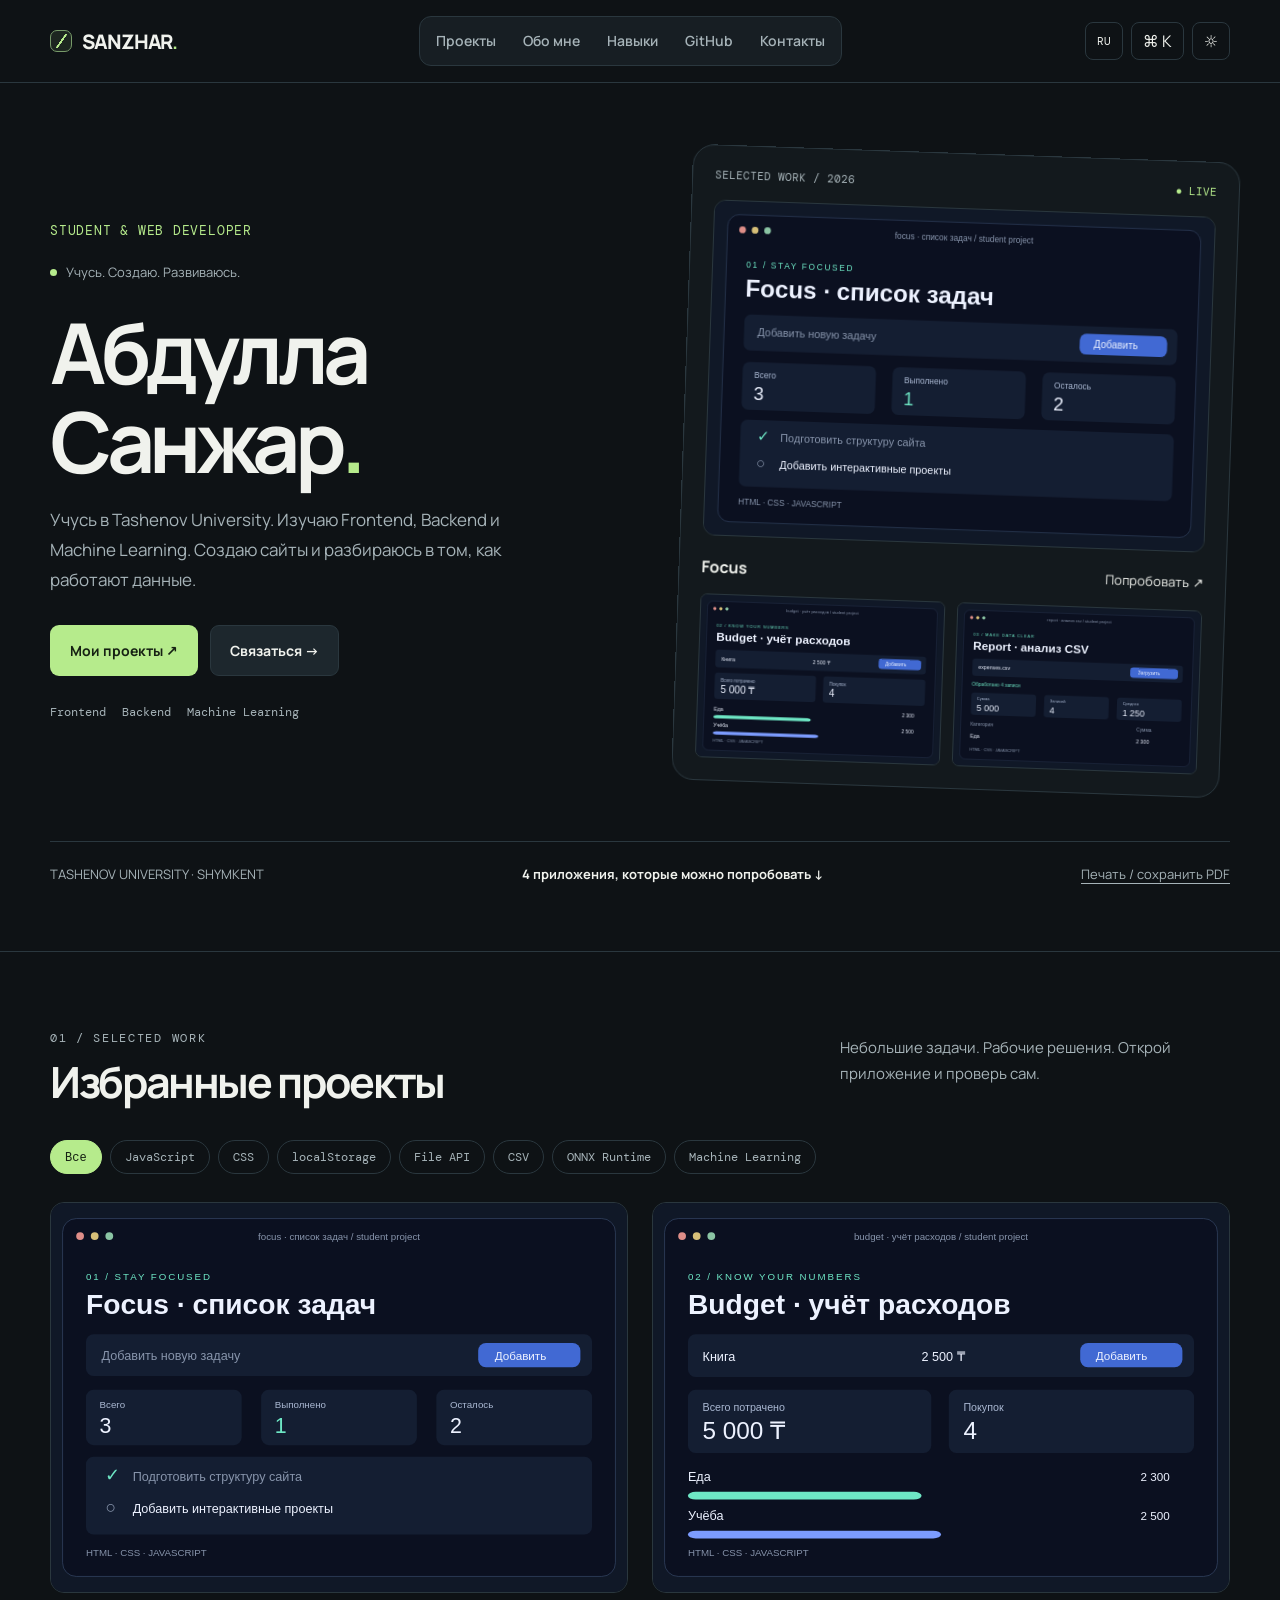
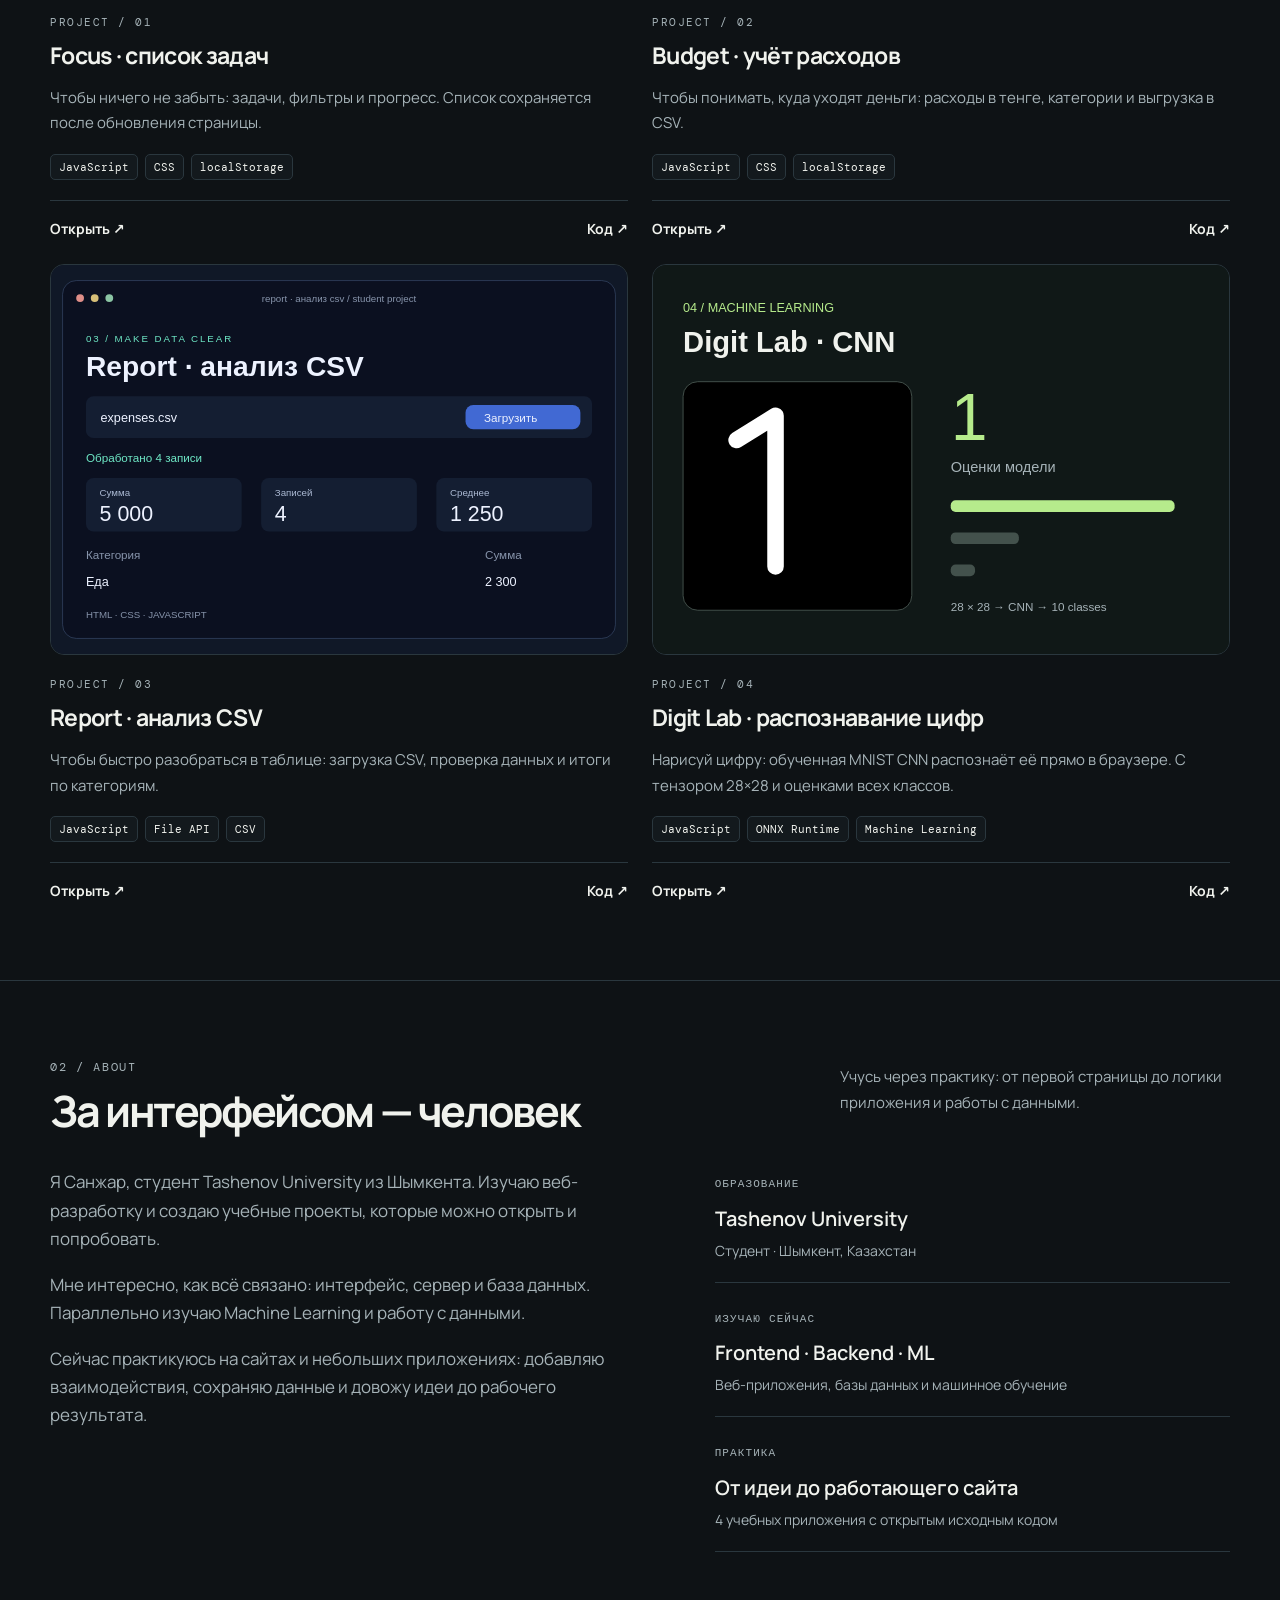
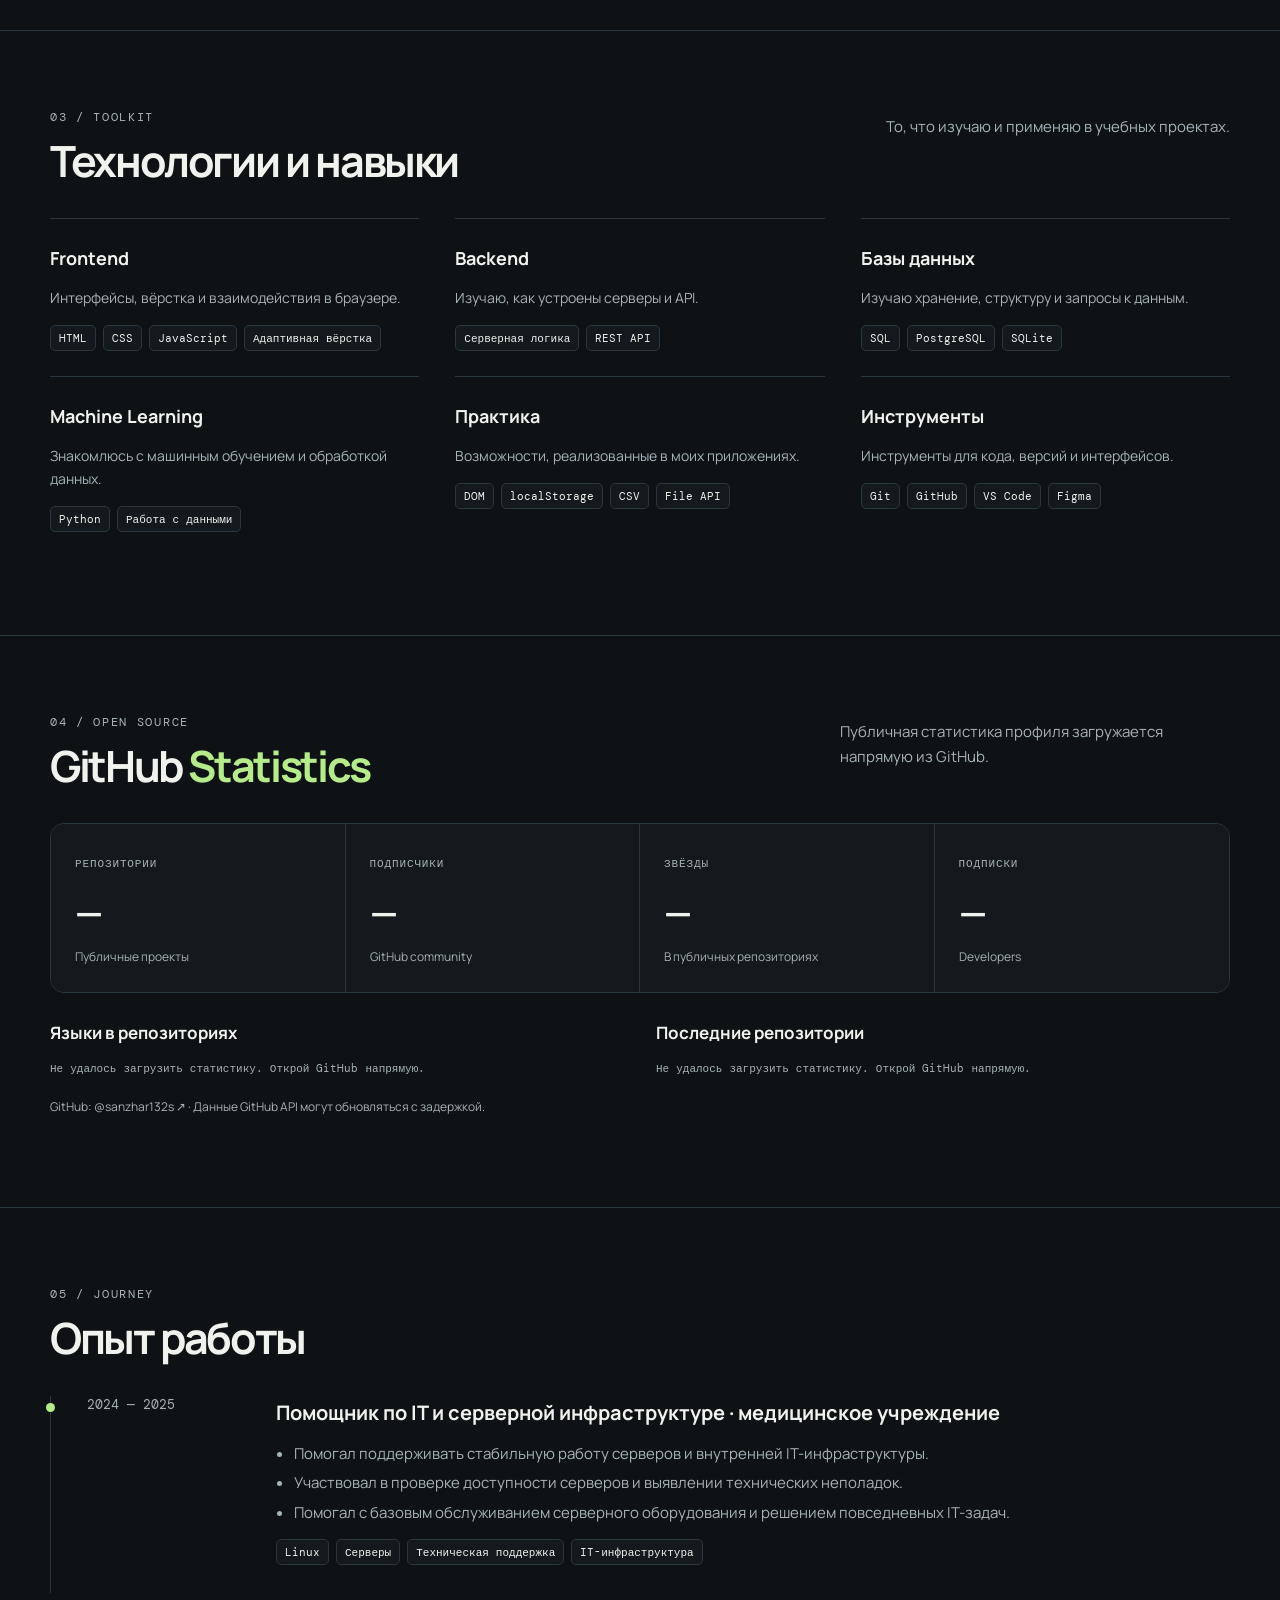
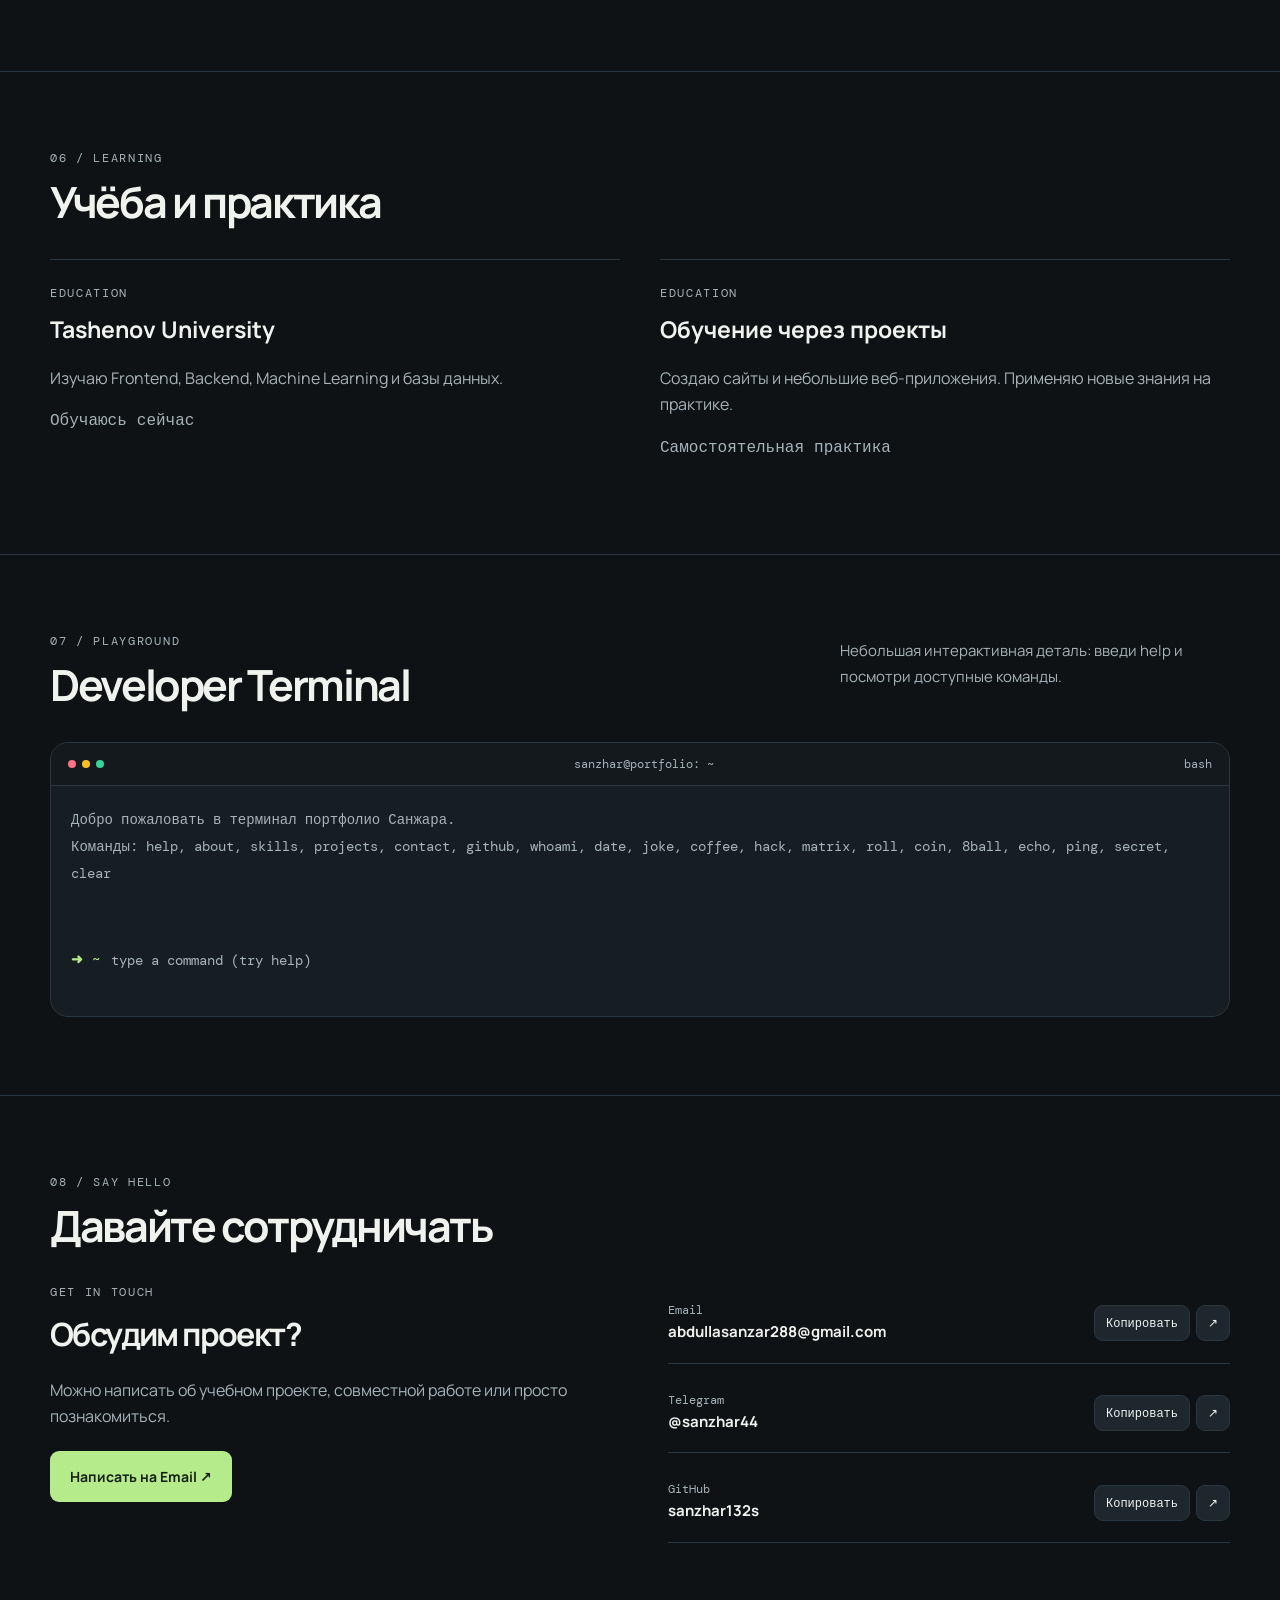
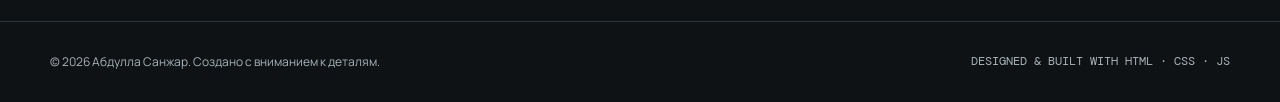
==== commit 22a8d4ba: "Refresh portfolio stylesheet for the redesigned header" ====
--- a/index.html
+++ b/index.html
@@ -39,7 +39,7 @@
 @media(prefers-reduced-motion:reduce){*,*:before,*:after{scroll-behavior:auto!important;animation:none!important;transition:none!important}.reveal{opacity:1;transform:none}}
 @media print{ @page{size:A4;margin:12mm}html,body{background:#fff!important;color:#111!important;font-size:9pt}body:before,.header,.top-progress,.hero-actions,.hero-foot,.backtop,.terminal,.palette-backdrop,.toast,.filters,.copy-btn{display:none!important}.wrap{width:100%;max-width:none}.section{padding:18px 0;break-inside:avoid}.hero{padding:0 0 15px}.hero-grid{display:block}.hero-main,.profile-card,.mini-stat,.panel{background:#fff!important;color:#111!important;box-shadow:none!important;border:1px solid #ccc!important;backdrop-filter:none!important}.hero-main{min-height:0;padding:15px}.hero h1{font-size:28pt;margin:10px 0}.hero-desc,.muted,.about-card p,.project-card p,.timeline-card ul,.edu-card p,.contact-intro p{color:#333!important}.hero-side{display:none}.bento,.skills-grid,.github-grid,.github-bottom,.project-grid,.edu-grid,.contact-grid{grid-template-columns:repeat(2,1fr)}.about-card{grid-row:auto}.metric-card{min-height:80px}.metric-card .metric,.gh-card strong{font-size:18pt}.project-card,.timeline-card,.edu-card,.skill-card,.gh-card,.contact-item{break-inside:avoid;padding:10px}.section-head{margin-bottom:12px}.section-head h2{font-size:17pt}.reveal{opacity:1!important;transform:none!important}a{color:#111!important;text-decoration:none}.tag,.chip{border:1px solid #ccc;color:#111!important;background:#fff!important}footer{padding:10px 0;color:#333!important}}
 </style>
-<link rel="stylesheet" href="portfolio.css?v=5">
+<link rel="stylesheet" href="portfolio.css?v=6">
 <style>@media(min-width:701px){.project-grid{grid-template-columns:repeat(2,1fr)}}</style><link rel="stylesheet" href="motion.css?v=3"></head>
 <body>
 <div class="top-progress" id="progress"></div>
--- a/portfolio.css
+++ b/portfolio.css
@@ -51,3 +51,106 @@
 .terminal-line:focus-within{outline:2px solid var(--accent);outline-offset:4px;border-radius:4px}
 button,.btn{touch-action:manipulation}
 @media print{.skip-link,.palette-dialog{display:none!important}}
+
+/* Portfolio navigation */
+.header {
+  background: var(--bg);
+  border-bottom-color: var(--line);
+}
+.header .brand {
+  display: inline-flex;
+  align-items: center;
+  gap: 0;
+  white-space: nowrap;
+  font-size: 20px;
+  font-weight: 800;
+  letter-spacing: -.055em;
+}
+.header .brand::before {
+  content: "";
+  box-sizing: border-box;
+  width: 22px;
+  height: 22px;
+  margin-inline-end: 10px;
+  border: 1px solid color-mix(in srgb, var(--accent) 55%, var(--line));
+  border-radius: 7px;
+  background:
+    linear-gradient(125deg, transparent 44%, var(--accent) 45% 55%, transparent 56%)
+    center / 11px 14px no-repeat,
+    color-mix(in srgb, var(--accent) 9%, var(--bg));
+}
+.header .navlinks a {
+  position: relative;
+  display: block;
+  border-radius: 8px;
+  padding: 8px 12px;
+  font-weight: 600;
+  white-space: nowrap;
+  transition: color 140ms ease, background-color 140ms ease;
+}
+.header .navlinks a:focus-visible {
+  outline-offset: 2px;
+}
+.header .navlinks a::after {
+  content: "";
+  position: absolute;
+  inset: auto 12px 3px;
+  height: 2px;
+  border-radius: 2px;
+  background: var(--accent);
+  opacity: 0;
+  transform: scaleX(.55);
+  transition: opacity 160ms ease, transform 160ms cubic-bezier(.23, 1, .32, 1);
+}
+body:has(#projects:target) .navlinks a[href="#projects"],
+body:has(#about:target) .navlinks a[href="#about"],
+body:has(#skills:target) .navlinks a[href="#skills"],
+body:has(#github:target) .navlinks a[href="#github"],
+body:has(#contacts:target) .navlinks a[href="#contacts"] {
+  color: var(--text);
+  background: var(--bg);
+}
+body:has(#projects:target) .navlinks a[href="#projects"]::after,
+body:has(#about:target) .navlinks a[href="#about"]::after,
+body:has(#skills:target) .navlinks a[href="#skills"]::after,
+body:has(#github:target) .navlinks a[href="#github"]::after,
+body:has(#contacts:target) .navlinks a[href="#contacts"]::after {
+  opacity: 1;
+  transform: scaleX(1);
+}
+@media (min-width: 901px) {
+  .header .navlinks {
+    display: flex;
+    gap: 3px;
+    padding: 4px;
+    border: 1px solid var(--line);
+    border-radius: 12px;
+    background: var(--panel);
+  }
+}
+@media (hover: hover) and (pointer: fine) {
+  .header .navlinks a:hover {
+    background: var(--bg);
+    color: var(--text);
+  }
+  .header .navlinks a:hover::after {
+    opacity: .65;
+    transform: scaleX(1);
+  }
+}
+@media (prefers-reduced-motion: no-preference) {
+  .header .brand,
+  .header .navlinks:not(.mobile-open) {
+    animation: header-appear 200ms cubic-bezier(.23, 1, .32, 1) both;
+  }
+  .header .navlinks:not(.mobile-open) { animation-delay: 35ms; }
+  .header:focus-within :is(.brand, .navlinks) { animation: none; }
+  @keyframes header-appear {
+    from { opacity: 0; transform: translateY(-4px); }
+    to { opacity: 1; transform: translateY(0); }
+  }
+}
+@media (prefers-reduced-motion: reduce) {
+  .header .navlinks a,
+  .header .navlinks a::after { transition: none; }
+}
